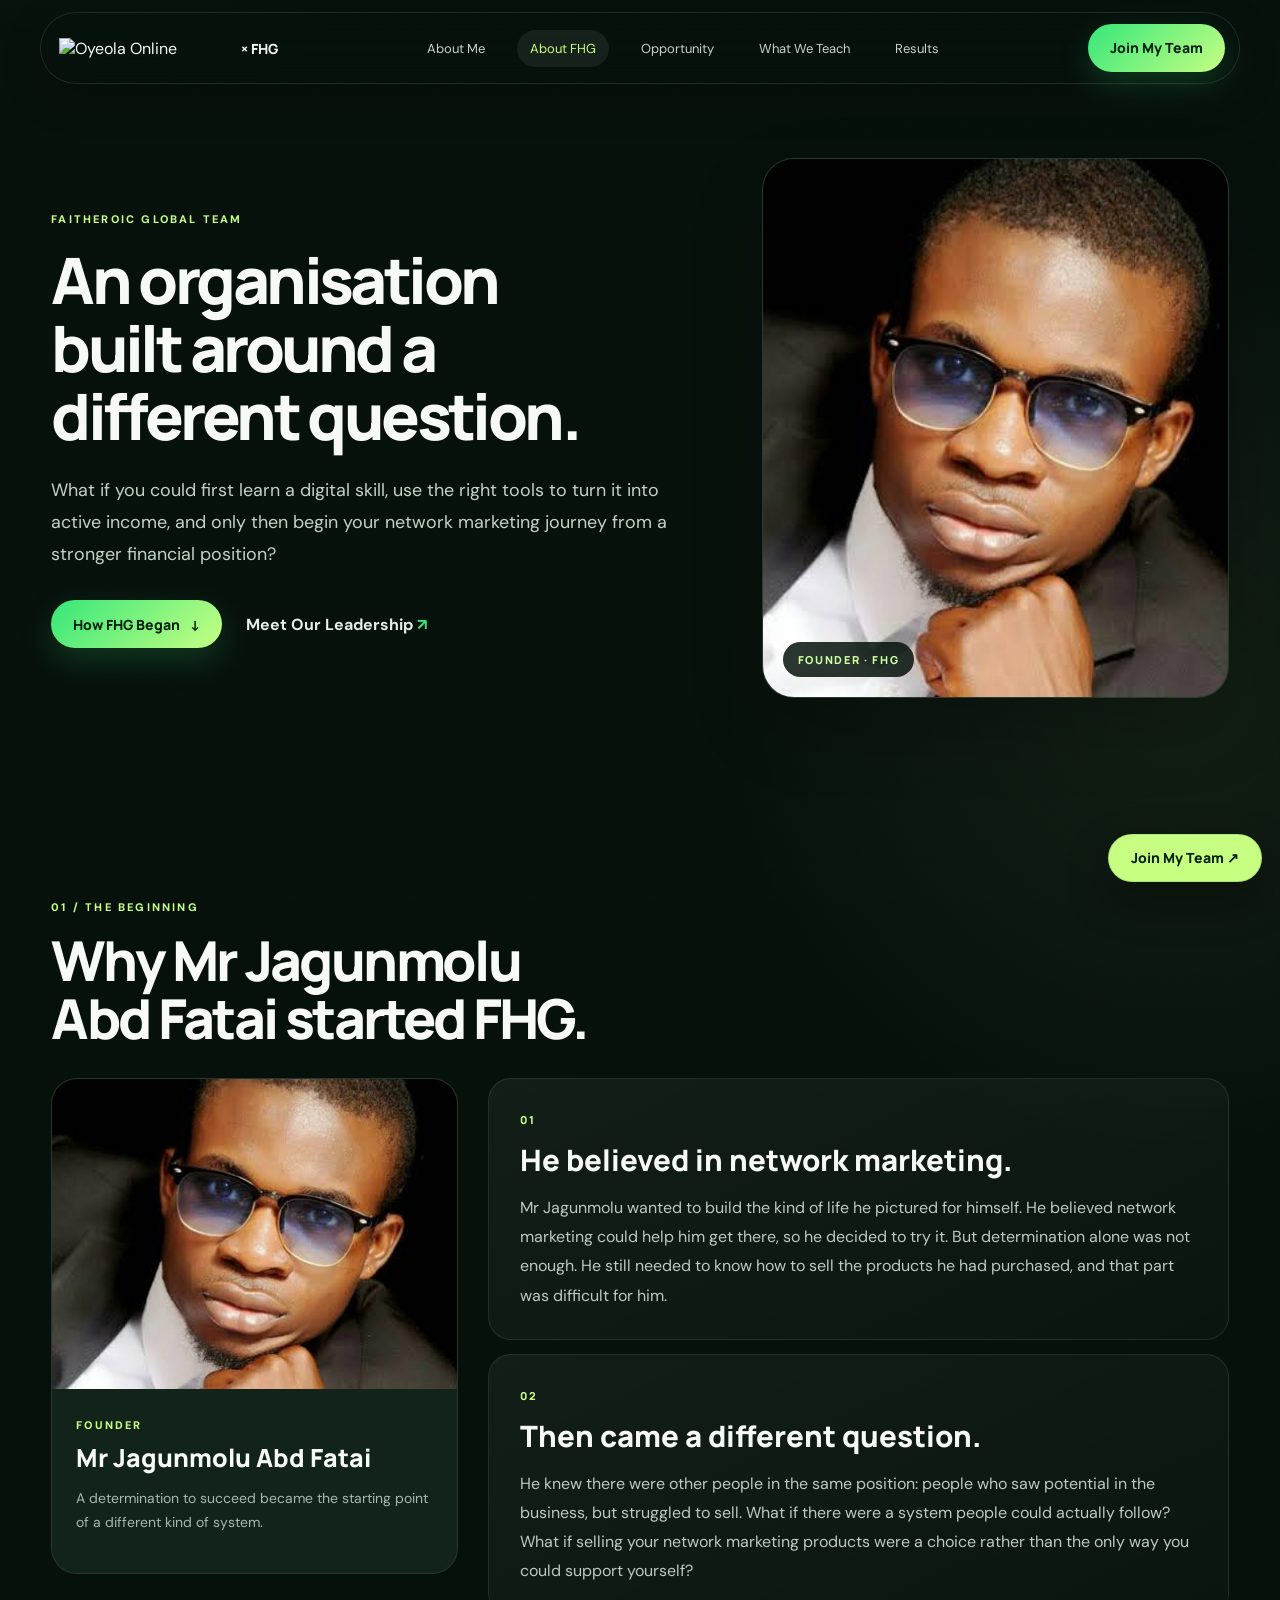
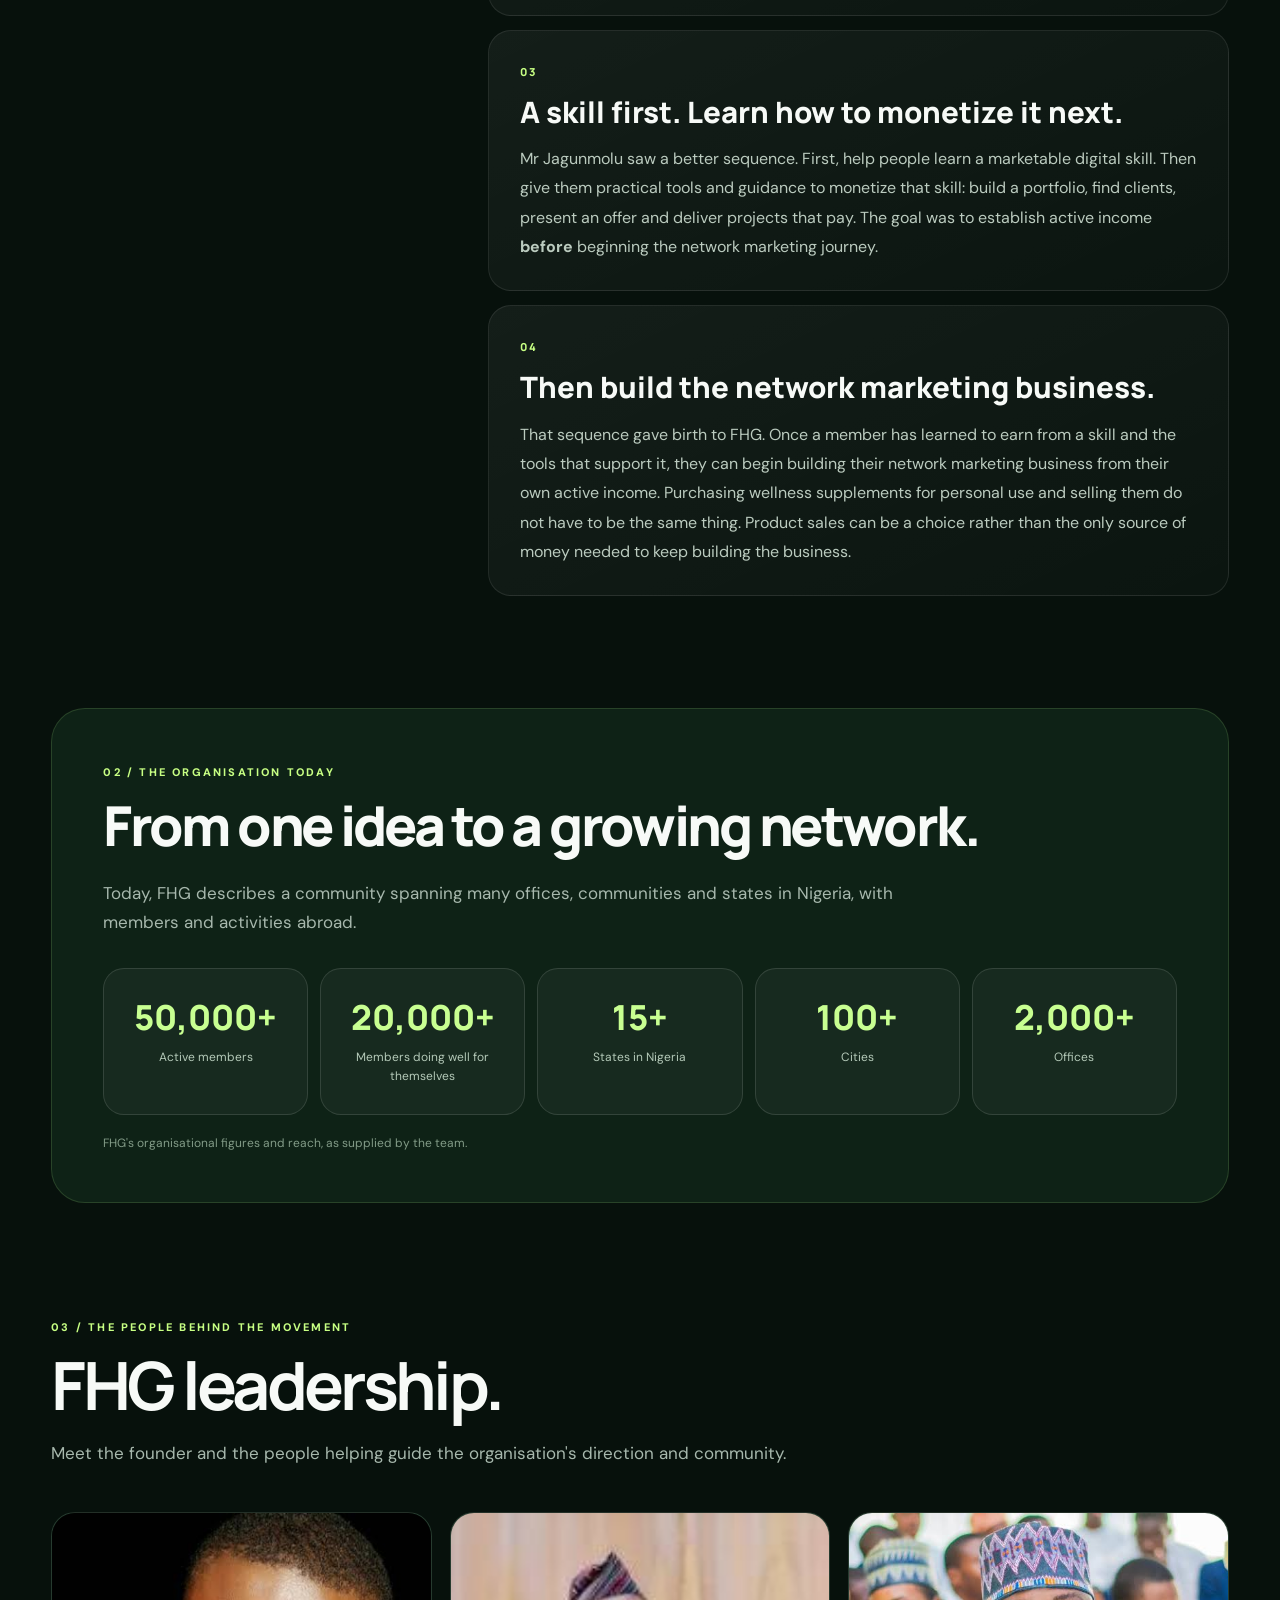
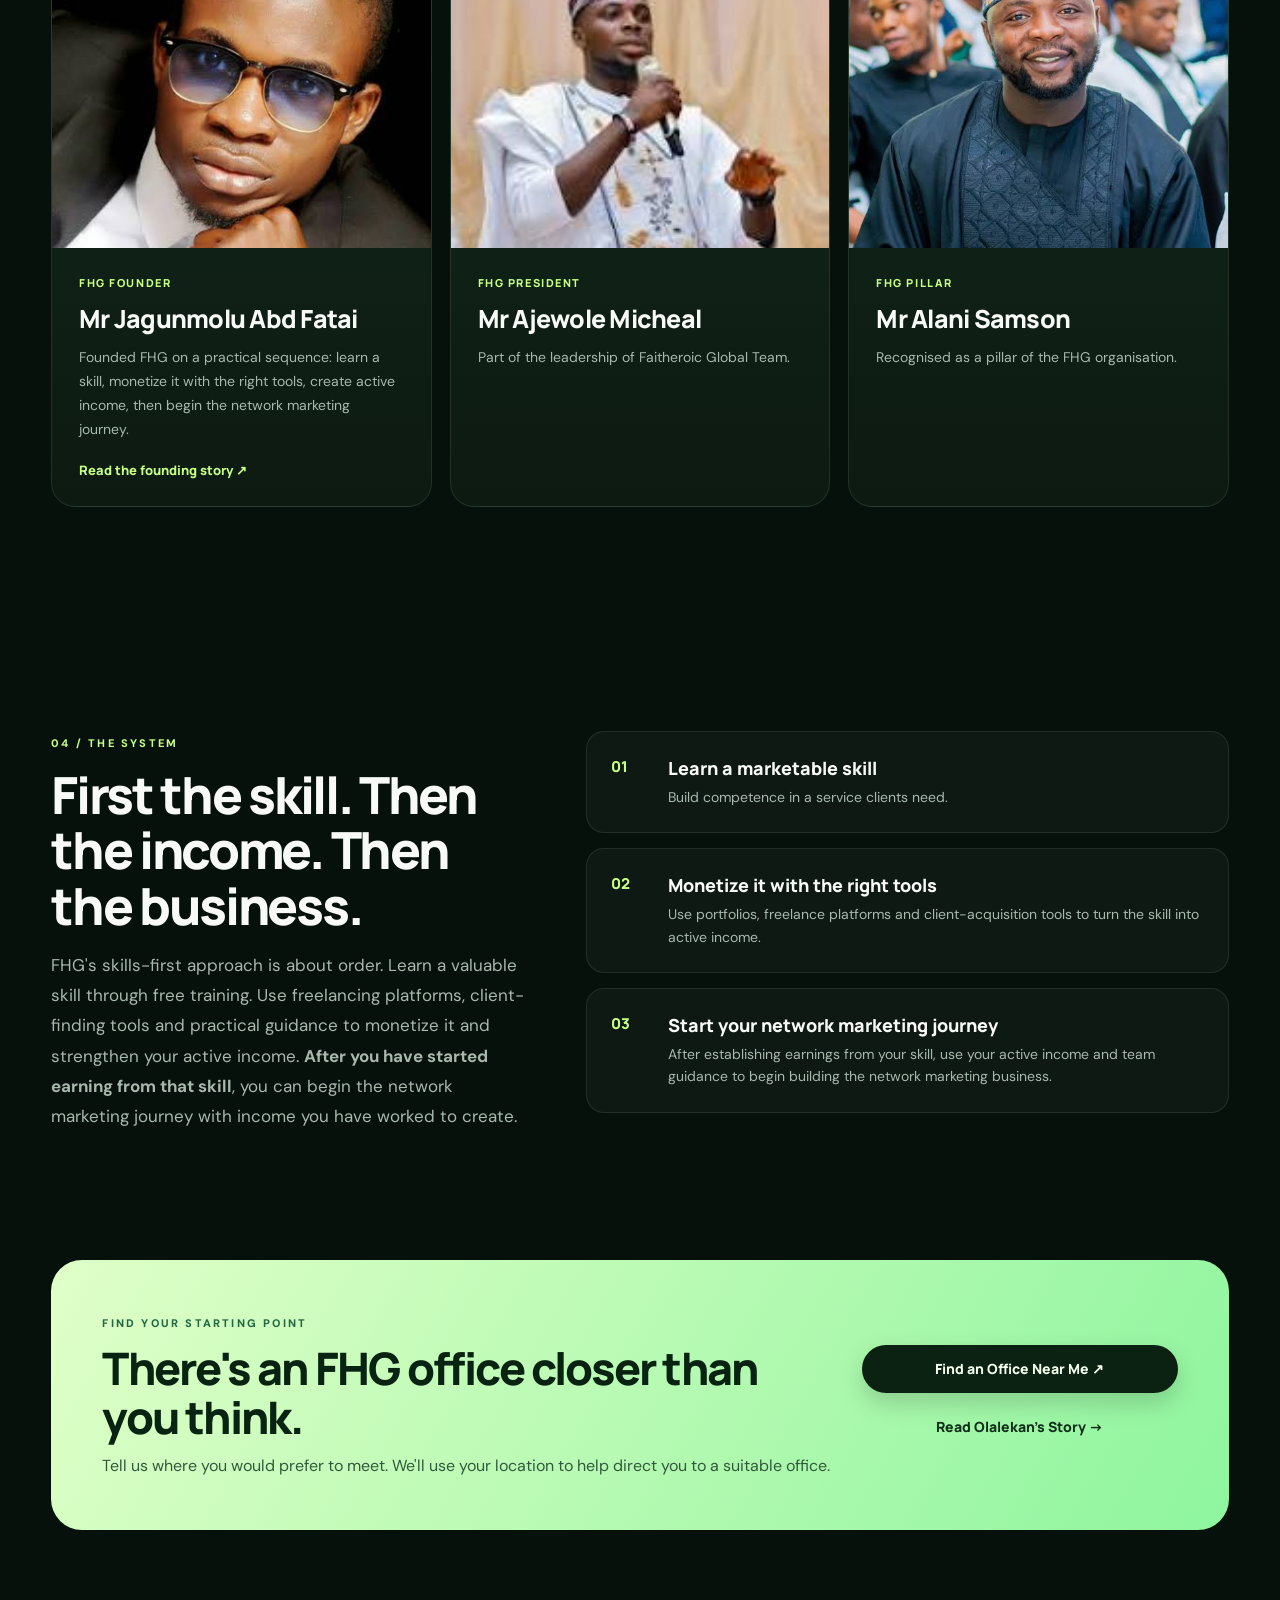
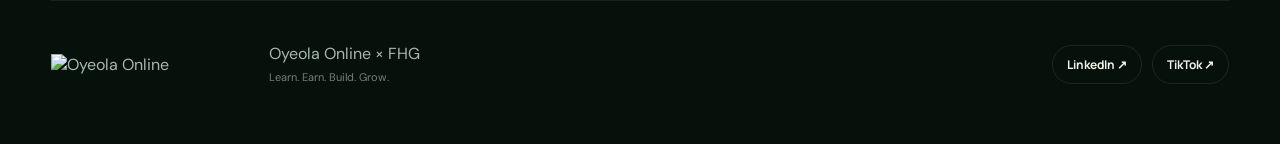
==== about-fhg.html @ df778a1b "Link SVG, PNG, ICO and Apple touch icons on about-fhg.html" ====
<!doctype html>
<html lang="en"><head>
<meta charset="utf-8"><meta name="viewport" content="width=device-width,initial-scale=1">
<title>About FHG | Faitheroic Global Team — Oyeola Online</title>
<meta name="description" content="The story of Faitheroic Global Team (FHG), its digital-skills-first pathway to monetization and network marketing, founder, leadership and growing office community.">
<link rel="icon" type="image/svg+xml" href="/favicon.svg?v=20261019"><link rel="icon" type="image/png" sizes="192x192" href="/favicon.png?v=20261019"><link rel="shortcut icon" type="image/x-icon" href="/favicon.ico?v=20261019"><link rel="apple-touch-icon" sizes="180x180" href="/apple-touch-icon.png?v=20261019"><meta name="theme-color" content="#050706">
<link rel="preconnect" href="https://fonts.googleapis.com"><link rel="preconnect" href="https://fonts.gstatic.com" crossorigin>
<link href="https://fonts.googleapis.com/css2?family=Manrope:wght@400;500;600;700;800&family=DM+Sans:wght@400;500;600;700&display=swap" rel="stylesheet"><link rel="stylesheet" href="styles.css">
</head>
<body><div class="noise"></div>
<header class="site-header">
  <a href="index.html" class="brand brand-combo"><img src="https://raw.githubusercontent.com/damolax/Oyeola-Web/main/assets/logos/logo-horizontal-dark.svg" alt="Oyeola Online"><span>× FHG</span></a>
  <nav class="desktop-nav"><a href="about.html">About Me</a><a href="about-fhg.html" aria-current="page">About FHG</a><a href="opportunity.html">Opportunity</a><a href="services.html">What We Teach</a><a href="testimonials.html">Results</a></nav>
  <a class="btn btn-small" href="index.html#join">Join My Team</a>
  <button class="menu-btn" aria-label="Open menu" aria-expanded="false">☰</button>
</header>
<main class="inner-page fhg-history-page">
<section class="section fhg-history-hero" id="our-story">
  <div><span class="kicker">Faitheroic Global Team</span>
    <h1>An organisation built around a different question.</h1>
    <p>What if you could first learn a digital skill, use the right tools to turn it into active income, and only then begin your network marketing journey from a stronger financial position?</p>
    <div class="hero-actions"><a class="btn" href="#founder">How FHG Began <span aria-hidden="true">↓</span></a><a class="text-link" href="#leadership">Meet Our Leadership <span aria-hidden="true">↗</span></a></div>
  </div>
  <div class="fhg-founder-hero-image"><img src="assets/people/fhg-president.png" alt="Portrait supplied for the FHG founder profile"></div>
</section>
<section class="section fhg-founders-story" id="founder">
  <div class="fhg-story-head"><span class="kicker">01 / The beginning</span><h2>Why Mr Jagunmolu Abd Fatai started FHG.</h2></div>
  <div class="fhg-founder-narrative">
    <div class="fhg-founder-profile"><img src="assets/people/fhg-president.png" alt="FHG founder portrait"><div><span class="kicker">Founder</span><h3>Mr Jagunmolu Abd Fatai</h3><p>A determination to succeed became the starting point of a different kind of system.</p></div></div>
    <div class="fhg-story-chapters">
      <article><span>01</span><h3>He believed in network marketing.</h3><p>Mr Jagunmolu wanted to build the kind of life he pictured for himself. He believed network marketing could help him get there, so he decided to try it. But determination alone was not enough. He still needed to know how to sell the products he had purchased, and that part was difficult for him.</p></article>
      <article><span>02</span><h3>Then came a different question.</h3><p>He knew there were other people in the same position: people who saw potential in the business, but struggled to sell. What if there were a system people could actually follow? What if selling your network marketing products were a choice rather than the only way you could support yourself?</p></article>
      <article><span>03</span><h3>A skill first. Learn how to monetize it next.</h3><p>Mr Jagunmolu saw a better sequence. First, help people learn a marketable digital skill. Then give them practical tools and guidance to monetize that skill: build a portfolio, find clients, present an offer and deliver projects that pay. The goal was to establish active income <strong>before</strong> beginning the network marketing journey.</p></article>
      <article><span>04</span><h3>Then build the network marketing business.</h3><p>That sequence gave birth to FHG. Once a member has learned to earn from a skill and the tools that support it, they can begin building their network marketing business from their own active income. Purchasing wellness supplements for personal use and selling them do not have to be the same thing. Product sales can be a choice rather than the only source of money needed to keep building the business.</p></article>
    </div>
  </div>
</section>
<section class="section fhg-impact-numbers" id="fhg-today">
  <span class="kicker">02 / The organisation today</span>
  <h2>From one idea to a growing network.</h2>
  <p class="section-lead">Today, FHG describes a community spanning many offices, communities and states in Nigeria, with members and activities abroad.</p>
  <div class="fhg-stats-grid">
    <div><strong>50,000+</strong><span>Active members</span></div>
    <div><strong>20,000+</strong><span>Members doing well for themselves</span></div>
    <div><strong>15+</strong><span>States in Nigeria</span></div>
    <div><strong>100+</strong><span>Cities</span></div>
    <div><strong>2,000+</strong><span>Offices</span></div>
  </div>
  <p class="fhg-stats-context">FHG's organisational figures and reach, as supplied by the team.</p>
</section>
<section class="section fhg-leadership-section" id="leadership">
  <div class="section-head"><span class="kicker">03 / The people behind the movement</span><h2>FHG leadership.</h2><p class="section-lead">Meet the founder and the people helping guide the organisation's direction and community.</p></div>
  <div class="fhg-leadership-grid">
    <article class="fhg-leader-card featured"><img src="assets/people/fhg-president.png" loading="lazy" alt="Portrait supplied for Mr Jagunmolu Abd Fatai"><div><span>FHG Founder</span><h3>Mr Jagunmolu Abd Fatai</h3><p>Founded FHG on a practical sequence: learn a skill, monetize it with the right tools, create active income, then begin the network marketing journey.</p><a href="#founder">Read the founding story ↗</a></div></article>
    <article class="fhg-leader-card"><img src="assets/people/fhg-founder.png" loading="lazy" alt="Portrait supplied for Mr Ajewole Micheal"><div><span>FHG President</span><h3>Mr Ajewole Micheal</h3><p>Part of the leadership of Faitheroic Global Team.</p></div></article>
    <article class="fhg-leader-card"><img src="assets/people/fhg-pillar.png" loading="lazy" alt="Portrait supplied for Mr Alani Samson"><div><span>FHG Pillar</span><h3>Mr Alani Samson</h3><p>Recognised as a pillar of the FHG organisation.</p></div></article>
  </div>
</section>
<section class="section fhg-philosophy">
  <div><span class="kicker">04 / The system</span><h2>First the skill. Then the income. Then the business.</h2><p>FHG's skills-first approach is about order. Learn a valuable skill through free training. Use freelancing platforms, client-finding tools and practical guidance to monetize it and strengthen your active income. <strong>After you have started earning from that skill</strong>, you can begin the network marketing journey with income you have worked to create.</p></div>
  <div class="fhg-philosophy-steps"><article><b>01</b><strong>Learn a marketable skill</strong><p>Build competence in a service clients need.</p></article><article><b>02</b><strong>Monetize it with the right tools</strong><p>Use portfolios, freelance platforms and client-acquisition tools to turn the skill into active income.</p></article><article><b>03</b><strong>Start your network marketing journey</strong><p>After establishing earnings from your skill, use your active income and team guidance to begin building the network marketing business.</p></article></div>
</section>
<section class="results-next-step fhg-about-cta"><div><span class="kicker">Find your starting point</span><h2>There's an FHG office closer than you think.</h2><p>Tell us where you would prefer to meet. We'll use your location to help direct you to a suitable office.</p></div><div class="results-next-actions"><a href="index.html#join" class="btn btn-dark-on-light">Find an Office Near Me ↗</a><a href="about.html" class="results-secondary-link">Read Olalekan's Story →</a></div></section>
</main>
<footer class="social-footer"><img src="https://raw.githubusercontent.com/damolax/Oyeola-Web/main/assets/logos/logo-horizontal-dark.svg" alt="Oyeola Online"><div class="footer-copy"><p>Oyeola Online × FHG</p><small>Learn. Earn. Build. Grow.</small></div><div class="footer-socials"><a href="https://www.linkedin.com/in/olalekan-oyekunle/" target="_blank" rel="noopener">LinkedIn ↗</a><a href="https://www.tiktok.com/@oyeola2001" target="_blank" rel="noopener">TikTok ↗</a></div></footer>
<script src="app.js"></script>
<a class="floating-join" href="index.html#join">Join My Team ↗</a>
</body></html>
---- styles.css ----
:root{
  --bg:#08120d;--bg2:#0c1912;--panel:#102019;--line:rgba(255,255,255,.1);
  --text:#f5f7f3;--muted:#a8b7ae;--green:#27e06f;--lime:#b6ff75;--cream:#f2f0e8;
  --dark:#071009;--radius:26px;--max:1200px
}
*{box-sizing:border-box}html{scroll-behavior:smooth}body{margin:0;background:var(--bg);color:var(--text);font-family:"DM Sans",sans-serif}
body:before{content:"";position:fixed;inset:0;pointer-events:none;background:radial-gradient(circle at 15% 20%,rgba(39,224,111,.08),transparent 24%),radial-gradient(circle at 85% 15%,rgba(182,255,117,.05),transparent 20%);z-index:-1}
.noise{position:fixed;inset:0;opacity:.025;pointer-events:none;background-image:url("data:image/svg+xml,%3Csvg xmlns='http://www.w3.org/2000/svg' width='120' height='120'%3E%3Cfilter id='n'%3E%3CfeTurbulence type='fractalNoise' baseFrequency='.9' numOctaves='3' stitchTiles='stitch'/%3E%3C/filter%3E%3Crect width='100%25' height='100%25' filter='url(%23n)' opacity='.55'/%3E%3C/svg%3E")}
img,video{display:block;max-width:100%}a{text-decoration:none;color:inherit}
.site-header{position:fixed;top:16px;left:50%;transform:translateX(-50%);width:min(calc(100% - 28px),1180px);height:70px;padding:0 18px 0 14px;border:1px solid var(--line);border-radius:20px;background:rgba(7,16,9,.74);backdrop-filter:blur(18px);display:flex;align-items:center;justify-content:space-between;z-index:50;box-shadow:0 20px 50px rgba(0,0,0,.2)}
.brand img{width:175px}.desktop-nav{display:flex;gap:26px}.desktop-nav a{font-size:14px;color:#d6e1da}.desktop-nav a:hover{color:#fff}
.btn{display:inline-flex;align-items:center;justify-content:center;background:linear-gradient(135deg,var(--green),var(--lime));color:#07210f;padding:14px 20px;border-radius:14px;font-weight:800;border:0;cursor:pointer;box-shadow:0 12px 30px rgba(39,224,111,.18)}
.btn-small{padding:11px 16px;font-size:14px}.menu-btn{display:none;background:none;border:0;color:white;font-size:26px}
.hero{min-height:94vh;position:relative;display:flex;align-items:flex-end;overflow:hidden;border-radius:0 0 38px 38px}
.hero-video{position:absolute;inset:0;width:100%;height:100%;object-fit:cover}
.hero-overlay{position:absolute;inset:0;background:linear-gradient(90deg,rgba(5,12,8,.94) 0%,rgba(5,12,8,.72) 45%,rgba(5,12,8,.32) 100%),linear-gradient(0deg,#071009 0%,transparent 38%)}
.hero-content{position:relative;z-index:2;width:min(92%,var(--max));margin:0 auto;padding:160px 0 92px;max-width:760px;margin-left:max(4vw,calc((100vw - var(--max))/2))}
.eyebrow,.kicker{text-transform:uppercase;letter-spacing:.16em;font-size:12px;font-weight:800;color:var(--lime)}
.hero h1,.section h2,.join-section h2{font-family:Manrope,sans-serif;letter-spacing:-.045em;line-height:.98;margin:16px 0 22px}
.hero h1{font-size:clamp(48px,7vw,92px);max-width:900px}.hero p{font-size:19px;line-height:1.7;color:#d7e1da;max-width:670px}
.hero-actions{display:flex;align-items:center;gap:24px;margin-top:30px}.text-link{font-weight:700;color:#e8eee9}.text-link span{color:var(--green)}
.micro-proof{display:flex;gap:10px;flex-wrap:wrap;margin-top:42px}.micro-proof span{border:1px solid var(--line);background:rgba(255,255,255,.06);padding:9px 12px;border-radius:999px;font-size:12px;color:#d6e1da}
.intro-strip{width:min(92%,var(--max));margin:0 auto;padding:70px 0;display:grid;grid-template-columns:1.1fr .9fr;gap:80px;border-bottom:1px solid var(--line)}
.intro-strip h2{font:800 clamp(34px,4vw,56px)/1.04 Manrope;margin:10px 0}.intro-strip p{color:var(--muted);font-size:18px;line-height:1.7;align-self:end}
.section{width:min(92%,var(--max));margin:0 auto;padding:100px 0}.section-head{max-width:690px;margin-bottom:44px}.section h2,.join-section h2{font-size:clamp(38px,5.2vw,68px)}
.promise-grid{display:grid;grid-template-columns:repeat(2,1fr);gap:18px}.promise-card{min-height:300px;background:linear-gradient(180deg,rgba(255,255,255,.055),rgba(255,255,255,.025));border:1px solid var(--line);border-radius:var(--radius);padding:30px;position:relative;overflow:hidden}
.promise-card h3{font:800 28px/1.1 Manrope;margin:52px 0 12px}.promise-card p{color:var(--muted);font-size:16px;line-height:1.65}.icon{position:absolute;top:24px;right:24px;width:42px;height:42px;border-radius:50%;background:rgba(39,224,111,.12);border:1px solid rgba(39,224,111,.3);display:grid;place-items:center;color:var(--lime);font-weight:800;font-size:12px}.chips{display:flex;gap:8px;flex-wrap:wrap;margin-top:18px}.chips span{font-size:11px;border:1px solid var(--line);padding:7px 10px;border-radius:99px;color:#d8e0da}
.image-card{background-image:url("https://images.pexels.com/photos/36546141/pexels-photo-36546141.jpeg?auto=compress&cs=tinysrgb&w=1200");background-size:cover;background-position:center}.image-card .shade{position:absolute;inset:0;background:linear-gradient(0deg,rgba(4,12,8,.92),rgba(4,12,8,.18))}.image-card .content{position:absolute;left:30px;right:30px;bottom:28px}.image-card h3{margin:0 0 10px}.image-card p{color:#e8eee9}.fineprint{font-size:12px;color:#7f9186;margin-top:18px}
.split-section{display:grid;grid-template-columns:1.05fr .95fr;gap:70px;align-items:center}.split-media{position:relative}.split-media img{height:650px;width:100%;object-fit:cover;border-radius:32px;filter:saturate(.9)}.floating-card{position:absolute;left:-20px;bottom:26px;background:var(--cream);color:var(--dark);padding:22px;border-radius:20px;width:min(330px,80%);box-shadow:0 20px 50px rgba(0,0,0,.25)}.floating-card span{font-size:11px;letter-spacing:.12em;text-transform:uppercase;color:#356743;font-weight:800}.floating-card strong{display:block;font:800 24px/1.15 Manrope;margin-top:8px}
.skill-list{margin-top:30px;border-top:1px solid var(--line)}.skill-list div{padding:22px 0;border-bottom:1px solid var(--line);display:grid;grid-template-columns:180px 1fr;gap:24px}.skill-list span{font-weight:800}.skill-list small{font-size:14px;color:var(--muted);line-height:1.5}
.wealth-section{display:grid;grid-template-columns:.9fr 1.1fr;gap:70px;align-items:center}.wealth-copy p{font-size:17px;color:var(--muted);line-height:1.75}.steps{margin-top:28px;display:grid;gap:12px}.steps div{display:flex;align-items:center;gap:14px;padding:14px 0;border-bottom:1px solid var(--line)}.steps b{width:34px;height:34px;border-radius:50%;display:grid;place-items:center;background:var(--green);color:#06250f}.steps span{font-weight:700}.wealth-gallery{display:grid;grid-template-columns:1fr 1fr;grid-template-rows:260px 260px;gap:14px}.wealth-gallery img{width:100%;height:100%;object-fit:cover;border-radius:24px}.wealth-gallery .tall{grid-row:1/3}
.story-section{padding-top:70px}.story-card{display:grid;grid-template-columns:380px 1fr;background:var(--cream);color:var(--dark);border-radius:34px;overflow:hidden}.story-photo img{width:100%;height:100%;object-fit:cover;min-height:480px}.story-copy{padding:56px}.story-copy .kicker{color:#168841}.story-copy h2{margin-top:12px}.story-copy p{font-size:17px;line-height:1.7;color:#36433a}.story-note{margin-top:22px;padding:18px;border-left:3px solid #1eb355;background:#e8efe9;border-radius:0 12px 12px 0}
.story-videos{display:grid;grid-template-columns:1fr 1fr;gap:18px;margin-top:18px}.video-placeholder{min-height:220px;border:1px dashed rgba(255,255,255,.25);border-radius:24px;padding:28px;display:flex;flex-direction:column;justify-content:flex-end;background:linear-gradient(135deg,#0d1812,#13231b)}.video-placeholder.active{background:linear-gradient(135deg,#0a2b17,#123f23)}.video-placeholder span{font-size:11px;color:var(--lime);font-weight:800;letter-spacing:.14em}.video-placeholder strong{font:800 26px/1.1 Manrope;margin:10px 0 6px}.video-placeholder p{margin:0;color:var(--muted)}
.lifestyle-section{background:#0b1510;border-radius:36px;padding-left:44px;padding-right:44px}.lifestyle-heading{max-width:750px}.lifestyle-heading p{color:var(--muted);font-size:17px;line-height:1.7}.lifestyle-cards{display:grid;grid-template-columns:repeat(3,1fr);gap:14px;margin-top:34px}.lifestyle-cards article{padding:26px;border:1px solid var(--line);border-radius:20px;background:rgba(255,255,255,.03)}.lifestyle-cards article span{font-size:11px;color:var(--lime);font-weight:800}.lifestyle-cards h3{font:800 24px Manrope;margin:18px 0 8px}.lifestyle-cards p{color:var(--muted);line-height:1.6}
.faq-section{display:grid;grid-template-columns:.8fr 1.2fr;gap:80px}.faq-list{border-top:1px solid var(--line)}details{border-bottom:1px solid var(--line);padding:20px 0}summary{cursor:pointer;font:700 18px Manrope;list-style:none;display:flex;justify-content:space-between;gap:20px}summary:after{content:"+";color:var(--green);font-size:24px}details[open] summary:after{content:"−"}details p{color:var(--muted);line-height:1.65;max-width:680px}
.join-section{width:min(92%,var(--max));margin:20px auto 80px;background:linear-gradient(135deg,#ddffca,#8cff96);color:#0b2010;border-radius:38px;padding:70px;display:grid;grid-template-columns:1fr .9fr;gap:70px;align-items:center}.join-section .kicker{color:#0a6f2b}.join-section h2{margin-top:12px}.join-section p{font-size:17px;line-height:1.7;color:#2b4b33}.join-form{display:grid;gap:12px}.join-form input,.join-form select,.join-form textarea{width:100%;border:1px solid rgba(6,46,18,.15);background:rgba(255,255,255,.72);border-radius:14px;padding:15px;font:500 15px "DM Sans";outline:none;color:#102316}.join-form textarea{min-height:110px;resize:vertical}.join-form .btn{background:#0b2010;color:white}
footer{width:min(92%,var(--max));margin:0 auto;padding:30px 0 50px;border-top:1px solid var(--line);display:grid;grid-template-columns:220px 1fr;gap:30px;align-items:start;color:var(--muted)}footer img{width:200px}footer p{margin:0 0 10px}footer small{grid-column:2;font-size:11px;line-height:1.55;color:#728177}
@media(max-width:900px){
  .desktop-nav,.site-header>.btn-small{display:none}.menu-btn{display:block}.site-header.open{height:auto;align-items:flex-start;padding-bottom:18px}.site-header.open .desktop-nav{display:flex;position:absolute;left:16px;right:16px;top:76px;background:#0a150f;border:1px solid var(--line);border-radius:18px;padding:18px;flex-direction:column}.site-header.open{margin-bottom:200px}
  .hero{min-height:92vh}.hero-content{margin-left:4vw;margin-right:4vw;width:auto;padding-bottom:70px}.hero h1{font-size:clamp(48px,12vw,72px)}
  .intro-strip,.split-section,.wealth-section,.faq-section,.join-section{grid-template-columns:1fr;gap:38px}.promise-grid{grid-template-columns:1fr}.split-media img{height:480px}.story-card{grid-template-columns:1fr}.story-photo img{min-height:400px;height:480px}.story-copy{padding:36px}.story-videos,.lifestyle-cards{grid-template-columns:1fr}.wealth-gallery{grid-template-rows:220px 220px}.join-section{padding:42px 28px}.faq-section{gap:20px}.intro-strip{gap:20px}
}
@media(max-width:600px){
  .site-header{top:8px}.brand img{width:150px}.section{padding:78px 0}.hero-content{padding-top:130px}.hero p{font-size:17px}.hero-actions{align-items:flex-start;flex-direction:column}.micro-proof{margin-top:28px}
  .skill-list div{grid-template-columns:1fr;gap:6px}.wealth-gallery{grid-template-columns:1fr;grid-template-rows:260px 220px 220px}.wealth-gallery .tall{grid-row:auto}.floating-card{left:14px}.story-copy{padding:30px 24px}.lifestyle-section{padding-left:22px;padding-right:22px}.join-section{border-radius:26px}.join-section h2,.section h2{font-size:40px}footer{grid-template-columns:1fr}footer small{grid-column:1}
}
.fhg-about{margin-top:28px;display:grid;gap:22px}
.fhg-about-copy{padding:34px;border:1px solid var(--line);border-radius:28px;background:linear-gradient(180deg,rgba(255,255,255,.045),rgba(255,255,255,.02))}
.fhg-about-copy h2{max-width:820px;margin-top:12px}.fhg-about-copy p{max-width:900px;color:var(--muted);font-size:17px;line-height:1.7}.fhg-about-copy strong{color:#f5fff7}.evidence-note{font-size:12px!important;color:#7f9186!important;margin-top:18px}
.journey-stage{padding:38px;border-radius:30px;background:linear-gradient(135deg,#0f2418,#102d1c);border:1px solid rgba(182,255,117,.16)}
.stage-intro{max-width:780px}.stage-intro h3{font:800 clamp(32px,4vw,52px)/1.02 Manrope;margin:12px 0 16px;letter-spacing:-.035em}.stage-intro p{color:#d6e1da;font-size:17px;line-height:1.7}
.stage-grid{display:grid;grid-template-columns:repeat(4,1fr);gap:14px;margin-top:30px}
.stage-grid article{padding:24px;border-radius:20px;background:rgba(255,255,255,.035);border:1px solid var(--line);min-height:230px}
.stage-no{display:inline-grid;place-items:center;width:34px;height:34px;border-radius:50%;background:rgba(182,255,117,.1);color:var(--lime);font-weight:800;font-size:11px}
.stage-grid h4{font:800 22px/1.15 Manrope;margin:22px 0 10px}.stage-grid p{color:var(--muted);line-height:1.6;margin:0}
.stage-close{margin-top:20px;padding:20px 22px;border-radius:18px;background:var(--cream);color:var(--dark);font:800 20px/1.4 Manrope}
@media(max-width:900px){.stage-grid{grid-template-columns:repeat(2,1fr)}}
@media(max-width:600px){.journey-stage,.fhg-about-copy{padding:24px}.stage-grid{grid-template-columns:1fr}.stage-grid article{min-height:auto}.stage-close{font-size:17px}}

.section-lead{color:var(--muted);font-size:17px;line-height:1.7;max-width:720px}
.business-journey{padding-top:80px}
.journey-flow{display:grid;grid-template-columns:repeat(5,1fr);gap:12px;position:relative}
.journey-flow article{position:relative;padding:24px 20px 26px;border-radius:22px;border:1px solid var(--line);background:linear-gradient(180deg,rgba(255,255,255,.055),rgba(255,255,255,.025));min-height:260px}
.journey-flow article:after{content:"→";position:absolute;right:-12px;top:50%;transform:translateY(-50%);color:var(--green);font-size:24px;font-weight:800;z-index:3}
.journey-flow article:last-child:after{display:none}
.journey-flow article>span{display:inline-grid;place-items:center;width:38px;height:38px;border-radius:50%;background:rgba(39,224,111,.12);color:var(--lime);font-size:11px;font-weight:800}
.journey-flow h3{font:800 22px/1.14 Manrope;margin:26px 0 10px}.journey-flow p{margin:0;color:var(--muted);line-height:1.58;font-size:14px}
.home-testimonials{overflow:hidden}.testimonial-head{display:flex;justify-content:space-between;align-items:end;gap:30px;margin-bottom:28px}.testimonial-head h2{max-width:700px;margin-bottom:0}
.testimonial-slider{overflow:hidden;margin-left:calc((100vw - min(92vw,var(--max)))/-2);margin-right:calc((100vw - min(92vw,var(--max)))/-2);mask-image:linear-gradient(90deg,transparent,#000 8%,#000 92%,transparent)}
.testimonial-track{display:flex;gap:16px;width:max-content;animation:testimonialScroll 32s linear infinite}.testimonial-slider:hover .testimonial-track{animation-play-state:paused}
.testimonial-track figure{margin:0;width:340px;height:250px;border-radius:24px;overflow:hidden;border:1px solid var(--line);background:#101a14;flex:none}
.testimonial-track img{width:100%;height:100%;object-fit:cover}
.testimonial-note{font-size:12px;color:#7f9186;margin-top:18px}
@keyframes testimonialScroll{from{transform:translateX(0)}to{transform:translateX(calc(-4 * 356px))}}
.testimonial-page{padding-top:130px}.testimonial-gallery{display:grid;grid-template-columns:repeat(3,1fr);gap:16px}.testimonial-gallery figure{margin:0;border-radius:24px;overflow:hidden;border:1px solid var(--line);background:#111b15;min-height:260px}.testimonial-gallery img{width:100%;height:100%;object-fit:cover}.testimonial-gallery .wide{grid-column:span 2}
.page-intro{max-width:780px;margin-bottom:42px}.page-intro p{color:var(--muted);font-size:18px;line-height:1.7}
@media(max-width:1000px){.journey-flow{grid-template-columns:repeat(2,1fr)}.journey-flow article:after{display:none}.testimonial-gallery{grid-template-columns:repeat(2,1fr)}}
@media(max-width:650px){.journey-flow,.testimonial-gallery{grid-template-columns:1fr}.testimonial-head{align-items:flex-start;flex-direction:column}.testimonial-track figure{width:270px;height:210px}.testimonial-gallery .wide{grid-column:auto}}

.inner-page{padding-top:105px}.page-hero{width:min(92%,var(--max));margin:0 auto;padding:36px 0 70px;display:grid;grid-template-columns:1fr .9fr;gap:48px;align-items:center}.page-hero h1{font:800 clamp(50px,6.5vw,86px)/.98 Manrope;letter-spacing:-.05em;margin:14px 0 20px}.page-hero p{font-size:18px;line-height:1.7;color:var(--muted);max-width:680px}.page-hero-media img{width:100%;height:560px;object-fit:cover;border-radius:32px}
.story-deep{display:grid;grid-template-columns:1fr 1fr;gap:54px;align-items:center}.story-deep-copy p{font-size:17px;line-height:1.75;color:var(--muted)}.story-deep-gallery{display:grid;grid-template-columns:1fr 1fr;gap:14px}.story-deep-gallery img{width:100%;height:460px;object-fit:cover;border-radius:24px}.story-deep-gallery img:nth-child(2){margin-top:60px;height:400px}.milestone-row{display:grid;grid-template-columns:repeat(3,1fr);gap:12px;margin-top:26px}.milestone-row div{padding:18px;border:1px solid var(--line);border-radius:16px}.milestone-row strong{display:block;color:var(--lime);font:800 19px Manrope}.milestone-row span{display:block;margin-top:6px;color:var(--muted);font-size:12px}
.fhg-full{display:grid;grid-template-columns:1.1fr .9fr;gap:54px;align-items:center}.fhg-visual{display:grid;grid-template-columns:1fr 1fr;grid-template-rows:250px 250px;gap:14px}.fhg-visual img{width:100%;height:100%;object-fit:cover;border-radius:22px}.fhg-visual img:first-child{grid-row:1/3}.fhg-copy p{color:var(--muted);font-size:17px;line-height:1.72}.fhg-copy .btn{margin-top:14px}
.service-grid{display:grid;grid-template-columns:repeat(2,1fr);gap:18px}.service-grid article{overflow:hidden;border:1px solid var(--line);border-radius:26px;background:rgba(255,255,255,.03)}.service-grid img{width:100%;height:280px;object-fit:cover}.service-grid h3{font:800 28px Manrope;margin:22px 24px 8px}.service-grid p{color:var(--muted);line-height:1.65;margin:0 24px 26px}
.opportunity-steps{display:grid;gap:24px}.opportunity-steps article{display:grid;grid-template-columns:.75fr 1.25fr;gap:32px;align-items:center;padding:20px;border:1px solid var(--line);border-radius:26px;background:rgba(255,255,255,.03)}.step-image img{width:100%;height:260px;object-fit:cover;border-radius:18px}.opportunity-steps article>div:last-child>span{color:var(--lime);font-size:12px;text-transform:uppercase;letter-spacing:.15em;font-weight:800}.opportunity-steps h2{font-size:40px;margin:10px 0}.opportunity-steps p{color:var(--muted);font-size:16px;line-height:1.65;max-width:650px}
.promise-lite{display:grid;grid-template-columns:.8fr 1.2fr;gap:50px;align-items:start}.promise-mini{display:grid;grid-template-columns:1fr 1fr;gap:14px}.promise-mini article{padding:22px;border-radius:20px;border:1px solid var(--line);background:rgba(255,255,255,.03)}.promise-mini h3{font:800 24px Manrope;margin:0 0 8px}.promise-mini p{margin:0;color:var(--muted);line-height:1.5}.compact-join{margin-top:40px}
@media(max-width:900px){.page-hero,.story-deep,.fhg-full,.promise-lite{grid-template-columns:1fr}.page-hero-media img{height:460px}.service-grid{grid-template-columns:1fr}.opportunity-steps article{grid-template-columns:1fr}.story-deep-gallery{order:-1}.milestone-row{grid-template-columns:1fr}.fhg-visual{grid-template-rows:220px 220px}}
@media(max-width:600px){.inner-page{padding-top:88px}.page-hero{padding-top:24px}.page-hero h1{font-size:48px}.page-hero-media img{height:380px}.story-deep-gallery{grid-template-columns:1fr}.story-deep-gallery img,.story-deep-gallery img:nth-child(2){height:320px;margin-top:0}.fhg-visual{grid-template-columns:1fr;grid-template-rows:auto}.fhg-visual img:first-child{grid-row:auto}.fhg-visual img{height:250px}.promise-mini{grid-template-columns:1fr}.opportunity-steps h2{font-size:34px}}

.achievement-grid{display:grid;grid-template-columns:repeat(2,1fr);gap:18px}
.achievement-card{overflow:hidden;border:1px solid var(--line);border-radius:26px;background:rgba(255,255,255,.035)}
.achievement-card img{width:100%;height:320px;object-fit:cover}
.achievement-card>div{padding:24px}
.achievement-card span{font-size:11px;text-transform:uppercase;letter-spacing:.14em;color:var(--lime);font-weight:800}
.achievement-card h3{font:800 28px/1.1 Manrope;margin:10px 0}
.achievement-card p{margin:0;color:var(--muted);line-height:1.65}
.real-community-strip{margin-top:90px}
@media(max-width:750px){.achievement-grid{grid-template-columns:1fr}.achievement-card img{height:260px}}


/* ===== PREMIUM UI PASS 2026 ===== */
:root{
  --bg:#07110c;
  --bg-soft:#0b1710;
  --surface:#0f2017;
  --surface-2:#12271b;
  --text:#f7faf7;
  --muted:#a7b8ad;
  --green:#35e77a;
  --green-deep:#0c8a43;
  --lime:#c7ff83;
  --cream:#f3f2e9;
  --line:rgba(255,255,255,.09);
  --shadow:0 28px 80px rgba(0,0,0,.28);
  --radius:30px;
  --max:1220px;
}
html{background:var(--bg)}
body{overflow-x:hidden;background:
  radial-gradient(circle at 10% -10%,rgba(53,231,122,.11),transparent 34rem),
  radial-gradient(circle at 92% 14%,rgba(199,255,131,.06),transparent 29rem),
  var(--bg)}
body::after{content:"";position:fixed;inset:0;pointer-events:none;z-index:-1;background:linear-gradient(180deg,rgba(255,255,255,.012),transparent 25%)}

/* HEADER */
.site-header{
  top:12px;
  width:min(calc(100% - 24px),1200px);
  height:72px;
  padding:0 14px 0 18px;
  border-radius:999px;
  background:rgba(7,17,12,.78);
  border:1px solid rgba(255,255,255,.11);
  box-shadow:0 14px 40px rgba(0,0,0,.22);
  backdrop-filter:blur(22px) saturate(140%);
}
.brand{display:flex;align-items:center}
.brand img{width:168px;height:auto}
.desktop-nav{gap:8px}
.desktop-nav a{
  padding:10px 13px;
  border-radius:999px;
  font-size:13px;
  color:#c7d4cc;
  transition:.25s ease;
}
.desktop-nav a:hover,.desktop-nav a.active{
  color:#fff;
  background:rgba(255,255,255,.07);
}
.btn{
  position:relative;
  overflow:hidden;
  border-radius:999px;
  padding:14px 22px;
  box-shadow:0 12px 32px rgba(53,231,122,.18);
  transition:transform .25s ease,box-shadow .25s ease,filter .25s ease;
}
.btn:hover{transform:translateY(-2px);box-shadow:0 18px 38px rgba(53,231,122,.26);filter:saturate(1.08)}
.btn-small{padding:11px 18px}

/* HERO */
.hero{
  min-height:96vh;
  border-radius:0 0 42px 42px;
  box-shadow:inset 0 -1px rgba(255,255,255,.06);
}
.hero-video{filter:saturate(.92) contrast(1.05)}
.hero-overlay{
  background:
    linear-gradient(90deg,rgba(5,12,8,.94) 0%,rgba(5,12,8,.74) 48%,rgba(5,12,8,.28) 78%,rgba(5,12,8,.18) 100%),
    linear-gradient(0deg,#07110c 0%,rgba(7,17,12,.18) 42%,rgba(0,0,0,.05) 100%);
}
.hero-content{max-width:820px;padding-bottom:104px}
.hero h1{
  font-size:clamp(52px,6.7vw,94px);
  letter-spacing:-.057em;
  line-height:.93;
  text-wrap:balance;
  text-shadow:0 4px 28px rgba(0,0,0,.2);
}
.hero p{max-width:700px;font-size:18px;color:#d5e0d8}
.eyebrow,.kicker{font-size:11px;letter-spacing:.2em}
.eyebrow{display:inline-flex;align-items:center;gap:10px;padding:9px 12px;border:1px solid rgba(199,255,131,.2);border-radius:999px;background:rgba(199,255,131,.07)}
.micro-proof{gap:8px}
.micro-proof span{background:rgba(9,20,14,.5);backdrop-filter:blur(8px);border-color:rgba(255,255,255,.12)}

/* SECTION RHYTHM */
.section{padding:112px 0}
.section-head{max-width:760px}
.section h2,.join-section h2{
  letter-spacing:-.055em;
  line-height:.98;
  text-wrap:balance;
}
.section-lead{max-width:760px}
.intro-strip{padding:88px 0;align-items:end}
.intro-strip h2{letter-spacing:-.05em}
.intro-strip p{max-width:560px}

/* HOME PROMISE */
.promise-grid{gap:16px}
.promise-card{
  min-height:320px;
  padding:34px;
  border-radius:30px;
  background:
    radial-gradient(circle at 100% 0,rgba(53,231,122,.08),transparent 40%),
    linear-gradient(180deg,rgba(255,255,255,.052),rgba(255,255,255,.022));
  box-shadow:inset 0 1px rgba(255,255,255,.03);
  transition:transform .3s ease,border-color .3s ease,background .3s ease;
}
.promise-card:hover{
  transform:translateY(-5px);
  border-color:rgba(53,231,122,.2);
  background:
    radial-gradient(circle at 100% 0,rgba(53,231,122,.13),transparent 42%),
    linear-gradient(180deg,rgba(255,255,255,.062),rgba(255,255,255,.025));
}
.promise-card h3{font-size:30px;margin-top:68px}
.promise-card p{max-width:500px}
.icon{top:28px;right:28px;width:46px;height:46px}

/* JOURNEY */
.business-journey{
  position:relative;
  width:min(96%,1320px);
  border-radius:42px;
  padding:88px 50px;
  background:linear-gradient(145deg,#0c1b12,#0a1510);
  border:1px solid rgba(255,255,255,.07);
  box-shadow:var(--shadow);
}
.journey-flow{gap:14px}
.journey-flow article{
  min-height:285px;
  padding:26px 22px;
  border-radius:24px;
  background:linear-gradient(180deg,rgba(255,255,255,.055),rgba(255,255,255,.018));
}
.journey-flow h3{font-size:21px}
.journey-flow article:hover{border-color:rgba(199,255,131,.22);transform:translateY(-3px);transition:.25s ease}
.journey-flow article:after{right:-14px}

/* SPLITS + IMAGERY */
.split-section,.wealth-section,.story-deep,.fhg-full{gap:76px}
.split-media img,.page-hero-media img,.story-deep-gallery img,.wealth-gallery img,.fhg-visual img,.service-grid img,.achievement-card img,.step-image img{
  box-shadow:0 22px 50px rgba(0,0,0,.22);
}
.split-media img{border-radius:34px}
.floating-card{left:20px;bottom:20px;border-radius:22px;box-shadow:0 28px 60px rgba(0,0,0,.28)}
.skill-list div{padding:19px 0}
.skill-list div:hover span{color:var(--lime)}
.wealth-gallery{gap:12px}
.wealth-gallery img{border-radius:20px;transition:transform .35s ease}
.wealth-gallery img:hover{transform:scale(1.018)}

/* STORY */
.story-card{
  border-radius:36px;
  box-shadow:var(--shadow);
}
.story-photo{overflow:hidden}
.story-photo img{transition:transform .6s ease}
.story-card:hover .story-photo img{transform:scale(1.025)}
.story-copy{padding:60px}
.story-videos{gap:14px}
.video-placeholder{
  min-height:250px;
  border-radius:26px;
  border-style:solid;
  background:
    linear-gradient(180deg,transparent 40%,rgba(4,11,7,.88)),
    url("https://images.pexels.com/photos/3184465/pexels-photo-3184465.jpeg?auto=compress&cs=tinysrgb&w=1200") center/cover;
}
.video-placeholder.active{
  background:
    linear-gradient(180deg,transparent 40%,rgba(4,11,7,.88)),
    url("https://images.pexels.com/photos/4625057/pexels-photo-4625057.jpeg?auto=compress&cs=tinysrgb&w=1200") center/cover;
}

/* ABOUT FHG + START STAGES */
.fhg-about-copy,.journey-stage{
  border-radius:32px;
  box-shadow:inset 0 1px rgba(255,255,255,.03);
}
.stage-grid{gap:12px}
.stage-grid article{
  min-height:245px;
  border-radius:22px;
  transition:transform .25s ease,border-color .25s ease;
}
.stage-grid article:hover{transform:translateY(-4px);border-color:rgba(53,231,122,.2)}
.stage-close{border-radius:20px}

/* LIFESTYLE */
.lifestyle-section{
  width:min(96%,1320px);
  padding:88px 50px;
  border-radius:42px;
  background:
    radial-gradient(circle at 95% 5%,rgba(53,231,122,.09),transparent 35%),
    linear-gradient(145deg,#0d1a13,#0a1410);
  box-shadow:var(--shadow);
}
.lifestyle-cards{gap:12px}
.lifestyle-cards article{min-height:185px;border-radius:22px;padding:28px}
.lifestyle-cards article:hover{border-color:rgba(199,255,131,.2)}

/* TESTIMONIAL MARQUEE */
.home-testimonials{padding-bottom:120px}
.testimonial-head{margin-bottom:34px}
.testimonial-track{gap:14px;animation-duration:38s}
.testimonial-track figure{
  width:360px;
  height:270px;
  border-radius:26px;
  border-color:rgba(255,255,255,.12);
  box-shadow:0 18px 45px rgba(0,0,0,.24);
}
.testimonial-track figure:nth-child(even){transform:translateY(18px)}
.testimonial-track img{transition:transform .5s ease}
.testimonial-track figure:hover img{transform:scale(1.04)}

/* FAQ */
.faq-section{gap:100px}
.faq-list{border-top-color:rgba(255,255,255,.14)}
details{padding:23px 0}
summary{font-size:19px}
details p{font-size:15px}

/* CTA */
.join-section{
  width:min(94%,1260px);
  border-radius:40px;
  padding:76px;
  background:
    radial-gradient(circle at 90% 20%,rgba(255,255,255,.35),transparent 23%),
    linear-gradient(135deg,#e9ffd7,#a5ffab 52%,#72f68d);
  box-shadow:0 30px 90px rgba(53,231,122,.16);
}
.join-form{padding:16px;border-radius:24px;background:rgba(255,255,255,.28);border:1px solid rgba(9,43,18,.1);backdrop-filter:blur(8px)}
.join-form input,.join-form select,.join-form textarea{border-radius:16px;background:rgba(255,255,255,.82);border-color:rgba(12,54,24,.12)}

/* INNER PAGE HERO */
.inner-page{padding-top:112px}
.page-hero{
  width:min(94%,1260px);
  min-height:650px;
  padding:54px 0 82px;
  grid-template-columns:1fr .84fr;
  gap:70px;
}
.page-hero-copy{padding-left:10px}
.page-hero h1{
  font-size:clamp(54px,6.2vw,88px);
  letter-spacing:-.06em;
  line-height:.94;
  text-wrap:balance;
}
.page-hero p{font-size:18px}
.page-hero-media{position:relative}
.page-hero-media:before{
  content:"";
  position:absolute;
  inset:-10px 18px 20px -10px;
  border-radius:38px;
  border:1px solid rgba(199,255,131,.15);
  z-index:-1;
}
.page-hero-media img{height:590px;border-radius:34px}

/* ABOUT PAGE */
.story-deep-copy h2,.fhg-copy h2{font-size:clamp(42px,5vw,66px)}
.milestone-row{gap:10px}
.milestone-row div{
  min-height:120px;
  display:flex;
  flex-direction:column;
  justify-content:flex-end;
  background:linear-gradient(180deg,rgba(255,255,255,.05),rgba(255,255,255,.02));
  border-radius:18px;
}
.milestone-row strong{font-size:21px}
.story-deep-gallery img{border-radius:24px}
.fhg-full{
  width:min(96%,1320px);
  padding:70px 50px;
  border-radius:40px;
  background:linear-gradient(145deg,#0d1c14,#09130e);
  border:1px solid rgba(255,255,255,.07);
}
.fhg-visual img{border-radius:20px}

/* SERVICES */
.service-grid{gap:16px}
.service-grid article{
  border-radius:28px;
  background:linear-gradient(180deg,rgba(255,255,255,.046),rgba(255,255,255,.018));
  transition:transform .3s ease,border-color .3s ease;
}
.service-grid article:hover{transform:translateY(-5px);border-color:rgba(53,231,122,.18)}
.service-grid img{height:310px}
.service-grid h3{font-size:30px}

/* OPPORTUNITY */
.opportunity-steps{gap:16px}
.opportunity-steps article{
  padding:18px;
  border-radius:28px;
  background:linear-gradient(180deg,rgba(255,255,255,.04),rgba(255,255,255,.016));
  transition:transform .3s ease,border-color .3s ease;
}
.opportunity-steps article:hover{transform:translateY(-4px);border-color:rgba(53,231,122,.18)}
.opportunity-steps article:nth-child(even){grid-template-columns:1.25fr .75fr}
.opportunity-steps article:nth-child(even) .step-image{order:2}
.step-image img{height:300px;border-radius:22px}
.promise-mini article{border-radius:22px;min-height:150px}

/* TESTIMONIAL PAGE */
.testimonial-page{padding-top:150px}
.page-intro{max-width:850px;margin-bottom:54px}
.page-intro h2{font-size:clamp(50px,6vw,78px);letter-spacing:-.055em;line-height:.97}
.achievement-grid{gap:16px}
.achievement-card{
  border-radius:28px;
  background:linear-gradient(180deg,rgba(255,255,255,.05),rgba(255,255,255,.018));
  transition:transform .3s ease,border-color .3s ease;
}
.achievement-card:hover{transform:translateY(-5px);border-color:rgba(53,231,122,.2)}
.achievement-card img{height:340px}
.achievement-card>div{padding:26px}
.real-community-strip{
  margin-top:110px;
  padding:64px 0 0;
  border-top:1px solid var(--line);
}
.testimonial-gallery{gap:14px}
.testimonial-gallery figure{border-radius:24px;min-height:300px}
.testimonial-gallery figure img{transition:transform .45s ease}
.testimonial-gallery figure:hover img{transform:scale(1.025)}

/* FOOTER */
footer{
  width:min(92%,var(--max));
  padding:42px 0 58px;
  border-top:1px solid rgba(255,255,255,.08);
  grid-template-columns:220px 1fr;
}
footer img{width:190px}

/* MOBILE */
@media(max-width:1000px){
  .site-header{border-radius:22px}
  .business-journey,.lifestyle-section,.fhg-full{width:min(94%,var(--max));padding-left:28px;padding-right:28px}
  .journey-flow{grid-template-columns:repeat(2,1fr)}
  .journey-flow article:after{display:none}
  .opportunity-steps article,.opportunity-steps article:nth-child(even){grid-template-columns:1fr}
  .opportunity-steps article:nth-child(even) .step-image{order:0}
}
@media(max-width:900px){
  .site-header{height:64px;padding:0 14px}
  .brand img{width:150px}
  .menu-btn{display:grid;place-items:center;width:42px;height:42px;border:1px solid var(--line);border-radius:50%;background:rgba(255,255,255,.04)}
  .site-header.open .desktop-nav{
    top:72px;
    left:0;
    right:0;
    padding:14px;
    border-radius:22px;
    background:rgba(7,17,12,.97);
    box-shadow:0 22px 50px rgba(0,0,0,.36)
  }
  .site-header.open .desktop-nav a{padding:13px 14px}
  .hero{min-height:900px}
  .hero-content{padding-bottom:76px}
  .split-section,.wealth-section,.story-deep,.fhg-full,.page-hero{gap:44px}
  .page-hero{min-height:auto}
  .page-hero-media img{height:500px}
  .join-section{padding:48px 30px}
}
@media(max-width:650px){
  .site-header{top:8px;width:calc(100% - 16px)}
  .hero{min-height:820px;border-radius:0 0 28px 28px}
  .hero-content{padding-top:126px}
  .hero h1{font-size:51px}
  .hero p{font-size:16px}
  .section{padding:82px 0}
  .section h2,.join-section h2{font-size:40px}
  .intro-strip{padding:62px 0}
  .business-journey,.lifestyle-section{padding:64px 22px;border-radius:30px}
  .journey-flow{grid-template-columns:1fr}
  .promise-card{min-height:280px;padding:26px}
  .split-media img{height:420px}
  .wealth-gallery{gap:10px}
  .story-copy{padding:30px 24px}
  .story-videos{grid-template-columns:1fr}
  .page-hero{padding-top:34px}
  .page-hero h1{font-size:50px}
  .page-hero-media img{height:420px;border-radius:26px}
  .page-hero-media:before{border-radius:30px}
  .story-deep-gallery img,.story-deep-gallery img:nth-child(2){height:300px}
  .fhg-full{padding:44px 22px;border-radius:30px}
  .service-grid img{height:260px}
  .achievement-card img{height:270px}
  .testimonial-track figure{width:285px;height:220px}
  .join-section{padding:42px 22px;border-radius:30px}
  footer{grid-template-columns:1fr}
  footer small{grid-column:1}
}
@media(prefers-reduced-motion:reduce){
  *{scroll-behavior:auto!important;animation-duration:.001ms!important;animation-iteration-count:1!important;transition-duration:.001ms!important}
}

.explanation-section{display:grid;grid-template-columns:.82fr 1.18fr;gap:54px;align-items:center;padding-top:90px;padding-bottom:90px}
.explanation-copy h2{font:800 clamp(40px,5vw,66px)/1 Manrope;letter-spacing:-.045em;margin:14px 0 20px}
.explanation-copy p{color:var(--muted);font-size:17px;line-height:1.75;margin-bottom:26px;max-width:580px}
.explanation-video{position:relative;padding-top:56.25%;border-radius:30px;overflow:hidden;border:1px solid rgba(182,255,117,.18);background:#020604;box-shadow:0 30px 80px rgba(0,0,0,.34)}
.explanation-video:before{content:"VIDEO EXPLANATION";position:absolute;top:14px;left:16px;z-index:2;padding:7px 10px;border-radius:999px;background:rgba(6,18,10,.76);backdrop-filter:blur(8px);color:var(--lime);font:800 10px Manrope;letter-spacing:.14em;pointer-events:none}
.explanation-video iframe{position:absolute;inset:0;width:100%;height:100%;border:0}
@media(max-width:900px){.explanation-section{grid-template-columns:1fr;gap:30px}}

.proof-results{margin:88px 0 20px}
.proof-results-grid{display:grid;grid-template-columns:repeat(3,1fr);gap:18px}
.proof-result-card{overflow:hidden;border:1px solid rgba(255,255,255,.1);border-radius:28px;background:linear-gradient(180deg,rgba(255,255,255,.055),rgba(255,255,255,.025));box-shadow:0 20px 50px rgba(0,0,0,.16)}
.proof-result-card img{width:100%;height:330px;object-fit:cover;background:#0c1510}
.proof-result-copy{padding:24px}
.proof-result-copy>span{display:block;color:var(--lime);font-size:11px;font-weight:800;letter-spacing:.13em;text-transform:uppercase;margin-bottom:10px}
.proof-result-copy h3{font:800 25px/1.12 Manrope;margin:0 0 10px}
.proof-result-copy p{margin:0;color:var(--muted);line-height:1.65}
@media(max-width:900px){.proof-results-grid{grid-template-columns:1fr}.proof-result-card{display:grid;grid-template-columns:.9fr 1.1fr}.proof-result-card img{height:100%;min-height:300px}}
@media(max-width:620px){.proof-result-card{display:block}.proof-result-card img{height:300px;min-height:0}}

.team-results-section{padding-top:36px}
.team-results-head{display:grid;grid-template-columns:1fr .8fr;gap:50px;align-items:end;margin-bottom:30px}
.team-results-head h2{max-width:780px;margin-bottom:0}
.team-results-head>p{color:var(--muted);font-size:17px;line-height:1.7;margin:0}
.team-proof-grid{display:grid;grid-template-columns:repeat(3,1fr);gap:16px}
.team-proof-card{overflow:hidden;border:1px solid var(--line);border-radius:26px;background:linear-gradient(180deg,rgba(255,255,255,.055),rgba(255,255,255,.025))}
.team-proof-card img{width:100%;height:360px;object-fit:cover;object-position:top}
.team-proof-copy{padding:22px}.team-proof-copy>span{color:var(--lime);font:800 10px Manrope;letter-spacing:.14em;text-transform:uppercase}
.team-proof-copy h3{font:800 22px/1.15 Manrope;margin:9px 0}.team-proof-copy p{margin:0;color:var(--muted);line-height:1.6;font-size:14px}
.team-results-note{margin-top:18px;padding:22px 24px;border-radius:18px;background:var(--cream);color:var(--dark);display:flex;gap:18px;align-items:center}
.team-results-note strong{font:800 18px Manrope;white-space:nowrap}.team-results-note span{color:#3d4e42;line-height:1.5}
.team-slider-intro{margin:-10px 0 28px;max-width:800px}
.organisation-results-preview{display:grid;grid-template-columns:.8fr 1.2fr;gap:54px;align-items:center}
.organisation-results-copy p{color:var(--muted);font-size:17px;line-height:1.75}.organisation-results-copy .btn{margin-top:14px}
.organisation-results-gallery{display:grid;grid-template-columns:1fr 1fr;grid-template-rows:220px 220px;gap:14px}
.organisation-results-gallery figure{margin:0;overflow:hidden;border-radius:24px;border:1px solid var(--line)}.organisation-results-gallery img{width:100%;height:100%;object-fit:cover}
.organisation-results-gallery .org-large{grid-row:1/3}
.organisation-results-page{margin-top:90px}.org-achievement-grid{display:grid;grid-template-columns:repeat(2,1fr);gap:16px}
.org-achievement-grid article{overflow:hidden;border:1px solid var(--line);border-radius:24px;background:rgba(255,255,255,.03)}
.org-achievement-grid img{width:100%;height:300px;object-fit:cover}.org-achievement-grid article>div{padding:22px}
.org-achievement-grid span{color:var(--lime);font:800 10px Manrope;letter-spacing:.14em;text-transform:uppercase}
.org-achievement-grid h3{font:800 25px Manrope;margin:9px 0}.org-achievement-grid p{margin:0;color:var(--muted);line-height:1.6}
@media(max-width:900px){.team-results-head,.organisation-results-preview{grid-template-columns:1fr}.team-proof-grid{grid-template-columns:1fr}.org-achievement-grid{grid-template-columns:1fr}.team-proof-card img{height:auto;max-height:560px}.organisation-results-gallery{grid-template-rows:200px 200px}}
@media(max-width:600px){.team-results-note{align-items:flex-start;flex-direction:column}.organisation-results-gallery{grid-template-columns:1fr;grid-template-rows:250px 220px 220px}.organisation-results-gallery .org-large{grid-row:auto}}

/* Direct-team proof gallery refresh */
.team-screenshot-grid{display:grid;grid-template-columns:repeat(5,minmax(0,1fr));gap:14px}
.team-shot{margin:0;position:relative;overflow:hidden;border-radius:20px;border:1px solid var(--line);background:#08110b;min-height:260px}
.team-shot img{width:100%;height:100%;min-height:260px;object-fit:cover;object-position:top;display:block}
.team-shot figcaption{position:absolute;left:10px;right:10px;bottom:10px;padding:10px 12px;border-radius:14px;background:rgba(5,12,8,.82);backdrop-filter:blur(8px);display:flex;align-items:center;justify-content:space-between;gap:10px}
.team-shot figcaption span{font:700 10px Manrope;text-transform:uppercase;letter-spacing:.08em;color:#c7d1c9}.team-shot figcaption strong{font:800 12px Manrope;color:var(--lime)}
.proof-more-link{display:inline-flex;margin-top:22px}
.team-proof-slider .testimonial-track{gap:14px}.team-proof-slider .result-slide{position:relative;overflow:hidden;border-radius:22px;min-width:290px;width:290px;height:390px;border:1px solid var(--line);background:#07100a}
.team-proof-slider .result-slide img{width:100%;height:100%;object-fit:cover;object-position:top}.team-proof-slider .result-slide figcaption{position:absolute;left:12px;bottom:12px;padding:8px 11px;border-radius:999px;background:rgba(5,12,8,.82);color:var(--lime);font:800 12px Manrope}
.direct-proof-grid{grid-template-columns:repeat(5,minmax(0,1fr))}.compact-proof{min-width:0}.compact-proof img{height:310px;object-fit:cover;object-position:top}.compact-proof>div{padding:14px 16px}.compact-proof h3{font-size:18px;margin:6px 0 0}
@media(max-width:1100px){.team-screenshot-grid,.direct-proof-grid{grid-template-columns:repeat(3,minmax(0,1fr))}}
@media(max-width:720px){.team-screenshot-grid,.direct-proof-grid{grid-template-columns:repeat(2,minmax(0,1fr))}.team-shot{min-height:240px}.team-shot img{min-height:240px}.compact-proof img{height:260px}}
@media(max-width:480px){.team-screenshot-grid,.direct-proof-grid{grid-template-columns:1fr}.team-shot img,.compact-proof img{height:auto;min-height:0;max-height:none}.team-shot{min-height:0}.team-proof-slider .result-slide{min-width:78vw;width:78vw;height:440px}}

/* Section-by-section replanning */
.compact-section{padding-top:72px;padding-bottom:72px}
.section-link{display:inline-flex;margin-top:28px}
.home-skill-tags{display:flex;flex-wrap:wrap;gap:10px;margin:24px 0 30px}
.home-skill-tags span{padding:10px 14px;border:1px solid var(--line);border-radius:999px;background:rgba(255,255,255,.035);font:700 13px Manrope}
.btn-ghost{background:transparent!important;color:var(--cream)!important;border:1px solid rgba(255,255,255,.18)!important}
.video-link-banner{width:min(92%,var(--max));margin:40px auto 110px;padding:46px 50px;border-radius:30px;display:flex;justify-content:space-between;align-items:center;gap:30px;background:linear-gradient(135deg,#dfffc8,#87f49b);color:#092312}
.video-link-banner h2{font:800 clamp(34px,4vw,54px)/1 Manrope;letter-spacing:-.04em;margin:8px 0}
.video-link-banner p{margin:0;color:#23452e}
.video-link-banner .kicker{color:#1f713d}
.video-link-banner .btn{background:#0b2112;color:#f4ffed}
.skill-income-path{border-top:1px solid var(--line)}
.three-step-row{display:grid;grid-template-columns:repeat(3,1fr);gap:14px}
.three-step-row article{padding:26px;border:1px solid var(--line);border-radius:22px;background:rgba(255,255,255,.03)}
.three-step-row article>span{color:var(--lime);font:800 11px Manrope}.three-step-row h3{font:800 28px Manrope;margin:10px 0}.three-step-row p{margin:0;color:var(--muted)}
/* Embedded Drive player deliberately removed. Watch buttons open Google Drive. */
.explanation-section,.explanation-video{display:none!important}
@media(max-width:700px){
  .compact-section{padding-top:58px;padding-bottom:58px}
  .video-link-banner{margin-bottom:80px;padding:34px 24px;align-items:flex-start;flex-direction:column;border-radius:24px}
  .three-step-row{grid-template-columns:1fr}
}

/* Comprehensive About Story */
.about-story-hero .page-hero-copy{max-width:720px}
.about-story-hero .page-hero-copy h1{font-size:clamp(52px,6.3vw,88px)}
.story-chapter{position:relative;display:grid;grid-template-columns:80px 1fr .9fr;gap:42px;align-items:center}
.story-chapter-number{font:800 14px Manrope;color:var(--lime);align-self:start;padding-top:12px}
.story-chapter-copy h2,.first-result-copy h2,.story-growth-head h2,.belief-quote h2{font:800 clamp(40px,5vw,64px)/1 Manrope;letter-spacing:-.045em;margin:12px 0 22px}
.story-chapter-copy p,.first-result-copy p,.story-growth-head p,.belief-copy p{font-size:17px;line-height:1.72;color:var(--muted);max-width:720px}
.story-chapter-media img{width:100%;height:480px;object-fit:cover;border-radius:28px;box-shadow:var(--shadow)}
.story-chapter-light{padding:62px 50px;border-radius:36px;background:linear-gradient(135deg,#eaffd8,#a9f6b0);color:#092312}
.story-chapter-light .kicker{color:#267448}.story-chapter-light .story-chapter-copy p{color:#31513a}
.turning-point-card{padding:40px;border-radius:28px;background:#0a1a10;color:var(--cream);box-shadow:0 24px 65px rgba(0,0,0,.22)}
.turning-point-card span{display:block;color:var(--lime);font:800 11px Manrope;text-transform:uppercase;letter-spacing:.13em}
.turning-point-card strong{display:block;font:800 clamp(34px,4vw,52px)/1 Manrope;margin:16px 0}
.turning-point-card small{display:block;color:var(--muted);font-size:14px;line-height:1.6}
.first-result-section{display:grid;grid-template-columns:.9fr 1.1fr;gap:52px;align-items:end;border-top:1px solid var(--line);border-bottom:1px solid var(--line)}
.milestone-row-large{grid-template-columns:repeat(3,1fr);margin:0}
.milestone-row-large div{min-height:170px}
.milestone-row-large strong{font-size:25px}
.story-growth-section{padding-top:86px}
.story-growth-head{max-width:780px;margin-bottom:34px}
.growth-grid{display:grid;grid-template-columns:repeat(4,1fr);gap:14px}
.growth-grid article{padding:28px 24px;min-height:230px;border:1px solid var(--line);border-radius:24px;background:linear-gradient(180deg,rgba(255,255,255,.05),rgba(255,255,255,.018))}
.growth-grid article>span{color:var(--lime);font:800 11px Manrope}
.growth-grid h3{font:800 24px Manrope;margin:38px 0 10px}
.growth-grid p{color:var(--muted);line-height:1.62;margin:0}
.belief-section{display:grid;grid-template-columns:1fr .9fr;gap:70px;align-items:start;padding:80px 50px;border-radius:38px;background:radial-gradient(circle at 8% 15%,rgba(53,231,122,.13),transparent 34%),linear-gradient(145deg,#0b1911,#071009);border:1px solid var(--line)}
.belief-quote p{font-size:18px;color:var(--muted);max-width:520px}
.belief-copy{padding-top:40px}
@media(max-width:1000px){
  .story-chapter{grid-template-columns:50px 1fr}.story-chapter-media{grid-column:2}
  .first-result-section,.belief-section{grid-template-columns:1fr}
  .growth-grid{grid-template-columns:repeat(2,1fr)}
}
@media(max-width:700px){
  .story-chapter{grid-template-columns:1fr;gap:20px}.story-chapter-number{padding-top:0}.story-chapter-media{grid-column:auto}
  .story-chapter-media img{height:360px}
  .story-chapter-light{padding:38px 24px}
  .milestone-row-large{grid-template-columns:1fr}
  .growth-grid{grid-template-columns:1fr}
  .belief-section{padding:46px 24px;gap:20px}
  .belief-copy{padding-top:0}
}

/* Conversion upgrade + result carousels */
.hero-trust-row{display:flex;flex-wrap:wrap;gap:9px;margin-top:24px}
.hero-trust-row span{padding:8px 11px;border-radius:999px;border:1px solid rgba(255,255,255,.16);background:rgba(4,12,8,.4);font:700 11px Manrope;color:#e8f4e9}
.why-my-team{border-top:1px solid var(--line)}
.why-team-grid{display:grid;grid-template-columns:repeat(4,1fr);gap:14px}
.why-team-grid article{min-height:245px;padding:28px 24px;border:1px solid var(--line);border-radius:24px;background:linear-gradient(180deg,rgba(255,255,255,.055),rgba(255,255,255,.018))}
.why-team-grid article>span{font:800 11px Manrope;color:var(--lime)}
.why-team-grid h3{font:800 23px/1.12 Manrope;margin:44px 0 10px}
.why-team-grid p{margin:0;color:var(--muted);line-height:1.58}
.conversion-path{width:min(92%,var(--max));margin:0 auto 100px;padding:46px 50px;border-radius:30px;background:linear-gradient(135deg,#0d2115,#102f1c);border:1px solid rgba(199,255,131,.14);display:grid;grid-template-columns:.85fr 1.4fr auto;gap:34px;align-items:center}
.conversion-path h2{font:800 clamp(32px,4vw,52px)/1 Manrope;letter-spacing:-.04em;margin:9px 0 0}
.conversion-path-steps{display:flex;flex-wrap:wrap;gap:8px}
.conversion-path-steps span{padding:9px 11px;border-radius:999px;background:rgba(255,255,255,.05);border:1px solid var(--line);font:700 12px Manrope}
.conversion-path-steps b{color:var(--lime);margin-right:5px}
.result-carousel{position:relative}
.result-carousel-track{display:flex;gap:14px;overflow-x:auto;scroll-snap-type:x mandatory;scroll-behavior:smooth;scrollbar-width:none;padding:2px 2px 12px}
.result-carousel-track::-webkit-scrollbar{display:none}
.result-carousel .team-shot{flex:0 0 300px;min-height:405px;scroll-snap-align:start}
.result-carousel .team-shot img{height:405px;min-height:405px}
.result-carousel-large .proof-result-card{flex:0 0 300px;scroll-snap-align:start}
.result-carousel-large .compact-proof img{height:360px}
.carousel-arrow{position:absolute;z-index:5;top:50%;transform:translateY(-50%);width:46px;height:46px;border-radius:50%;border:1px solid rgba(255,255,255,.16);background:rgba(5,13,8,.88);color:white;font-size:20px;cursor:pointer;backdrop-filter:blur(10px);box-shadow:0 12px 30px rgba(0,0,0,.24)}
.carousel-arrow.prev{left:-20px}.carousel-arrow.next{right:-20px}
.org-result-card{flex:0 0 380px;scroll-snap-align:start;overflow:hidden;border:1px solid var(--line);border-radius:25px;background:rgba(255,255,255,.03)}
.org-result-card img{width:100%;height:280px;object-fit:cover}
.org-result-card>div{padding:20px}.org-result-card span{color:var(--lime);font:800 10px Manrope;text-transform:uppercase;letter-spacing:.13em}.org-result-card h3{font:800 24px Manrope;margin:8px 0}
.community-slide{flex:0 0 420px;height:310px;scroll-snap-align:start;margin:0;overflow:hidden;border-radius:24px;border:1px solid var(--line)}
.community-slide img{width:100%;height:100%;object-fit:cover}
.floating-join{position:fixed;right:18px;bottom:18px;z-index:30;padding:13px 18px;border-radius:999px;background:var(--lime);color:#082010!important;font:800 13px Manrope;box-shadow:0 18px 45px rgba(0,0,0,.32);border:1px solid rgba(7,36,18,.12)}
@media(max-width:1000px){.why-team-grid{grid-template-columns:repeat(2,1fr)}.conversion-path{grid-template-columns:1fr}.conversion-path .btn{justify-self:start}}
@media(max-width:720px){
  .why-team-grid{grid-template-columns:1fr}
  .conversion-path{padding:34px 22px;border-radius:24px}
  .carousel-arrow{display:none}
  .result-carousel .team-shot{flex-basis:78vw}
  .result-carousel-large .proof-result-card{flex-basis:78vw}
  .org-result-card{flex-basis:82vw}
  .community-slide{flex-basis:84vw;height:280px}
  .floating-join{left:12px;right:12px;bottom:12px;text-align:center}
}

/* Layout cleanup pass */
.hero{min-height:760px}
.hero-content{max-width:820px}
.hero h1{max-width:820px}
.hero p{max-width:650px}

.promise.compact-section{padding-top:70px}
.promise-grid{align-items:stretch}
.promise-card{min-height:310px}
.promise-card h3{margin-top:58px}

.split-section{align-items:center}
.split-copy .section-lead{max-width:610px}
.why-my-team{padding-top:76px;padding-bottom:76px}

.home-testimonials{padding-top:72px;padding-bottom:82px}
.testimonial-track figure:nth-child(even){transform:none}
.team-proof-slider .testimonial-track{animation-duration:42s}

.result-carousel{width:100%;overflow:visible}
.result-carousel-track{width:100%;padding:4px 0 16px;overscroll-behavior-x:contain}
.result-carousel .team-shot{flex:0 0 clamp(270px,28vw,330px);height:410px;min-height:0}
.result-carousel .team-shot img{height:100%;min-height:0;object-fit:cover}
.result-carousel-large .proof-result-card{flex:0 0 clamp(270px,28vw,330px)}
.result-carousel-large .compact-proof img{height:350px}
.carousel-arrow.prev{left:10px}
.carousel-arrow.next{right:10px}
.carousel-arrow{top:46%}

.org-result-card{flex:0 0 clamp(300px,32vw,390px)}
.community-slide{flex:0 0 clamp(320px,38vw,440px)}

.team-results-head{grid-template-columns:1fr minmax(260px,.6fr);gap:36px}
.team-results-section{overflow:hidden}
.proof-results,.organisation-results-page,.real-community-strip{overflow:hidden}

.page-hero{min-height:560px;padding-bottom:64px;align-items:center}
.page-hero-media img{height:500px}
.testimonial-page{padding-top:125px}
.real-community-strip{margin-top:84px}

footer{margin-top:28px}

@media(max-width:900px){
  .hero{min-height:700px}
  .hero-content{padding-bottom:60px}
  .page-hero{grid-template-columns:1fr;gap:32px}
  .page-hero-media img{height:420px}
  .team-results-head{grid-template-columns:1fr}
  .carousel-arrow{display:none}
}

@media(max-width:650px){
  .hero{min-height:650px}
  .hero-content{padding-top:115px;padding-bottom:46px}
  .hero h1{font-size:46px}
  .hero-trust-row{margin-top:18px}
  .promise-card{min-height:240px}
  .why-team-grid article{min-height:auto}
  .result-carousel .team-shot{flex-basis:82vw;height:420px}
  .result-carousel-large .proof-result-card{flex-basis:82vw}
  .result-carousel-large .compact-proof img{height:330px}
  .org-result-card{flex-basis:84vw}
  .community-slide{flex-basis:86vw;height:260px}
  .testimonial-page{padding-top:100px}
  .page-intro{margin-bottom:38px}
}

/* Social footer */
.social-footer{display:grid;grid-template-columns:190px 1fr auto;align-items:center;gap:28px}
.social-footer .footer-copy p{margin:0 0 5px}
.social-footer .footer-copy small{display:block}
.footer-socials{display:flex;gap:10px;flex-wrap:wrap;justify-content:flex-end}
.footer-socials a{display:inline-flex;padding:10px 14px;border:1px solid var(--line);border-radius:999px;color:var(--cream);font:700 12px Manrope;transition:.2s ease}
.footer-socials a:hover{border-color:rgba(199,255,131,.45);color:var(--lime);transform:translateY(-2px)}
@media(max-width:760px){
  .social-footer{grid-template-columns:1fr;gap:16px}
  .footer-socials{justify-content:flex-start}
}

/* Clean About Page v2 */
.brand-combo{display:flex;align-items:center;gap:9px}.brand-combo span{font:800 14px Manrope;color:var(--cream);white-space:nowrap}
.clean-story-section{padding-top:70px}
.clean-story-intro{max-width:850px;margin-bottom:46px}.clean-story-intro h2{font:800 clamp(44px,5vw,68px)/1 Manrope;letter-spacing:-.05em;margin:12px 0 20px}.clean-story-intro p{font-size:18px;color:var(--muted);line-height:1.7}
.story-timeline{display:grid;gap:12px}
.story-timeline article{display:grid;grid-template-columns:80px 1fr;gap:28px;padding:30px;border:1px solid var(--line);border-radius:24px;background:linear-gradient(180deg,rgba(255,255,255,.045),rgba(255,255,255,.018))}
.story-index{font:800 12px Manrope;color:var(--lime);padding-top:7px}
.story-timeline h3{font:800 clamp(26px,3vw,36px)/1.1 Manrope;margin:0 0 14px}
.story-timeline p{max-width:900px;color:var(--muted);font-size:16px;line-height:1.72;margin:0 0 12px}.story-timeline p:last-child{margin-bottom:0}
.clean-first-result{margin-top:20px}
.skill-story-section{border-bottom:1px solid var(--line)}
.story-skill-tags{display:flex;flex-wrap:wrap;gap:10px;margin-top:26px}.story-skill-tags span{padding:12px 15px;border-radius:999px;border:1px solid var(--line);background:rgba(255,255,255,.035);font:700 13px Manrope}
.impact-section{padding-top:82px}
.impact-grid{display:grid;grid-template-columns:repeat(4,1fr);gap:14px;margin-top:34px}
.impact-grid article{padding:28px 24px;border:1px solid var(--line);border-radius:24px;background:linear-gradient(180deg,rgba(255,255,255,.05),rgba(255,255,255,.018))}
.impact-grid strong{display:block;font:800 clamp(38px,4vw,58px)/1 Manrope;color:var(--lime);letter-spacing:-.04em}
.impact-grid h3{font:800 20px Manrope;margin:14px 0 9px}.impact-grid p{margin:0;color:var(--muted);line-height:1.6;font-size:14px}
.impact-story{margin-top:18px;padding:30px;border-radius:24px;background:var(--cream);color:#102015;display:grid;grid-template-columns:1fr 1fr;gap:36px}.impact-story p{margin:0;font-size:17px;line-height:1.65}
.clean-belief-section{margin-top:28px}
.about-fhg-clean{padding:70px 50px;margin-top:30px;border-radius:32px;border:1px solid var(--line);background:linear-gradient(145deg,#0d1c14,#09130e)}
.about-fhg-clean h2{font:800 clamp(42px,5vw,66px)/1 Manrope;letter-spacing:-.045em;margin:12px 0 18px}.about-fhg-clean p{max-width:800px;color:var(--muted);font-size:17px;line-height:1.72}.about-fhg-clean .btn{margin-top:14px}
@media(max-width:1000px){.impact-grid{grid-template-columns:repeat(2,1fr)}}
@media(max-width:700px){
  .brand-combo img{width:135px}.brand-combo span{font-size:12px}
  .story-timeline article{grid-template-columns:1fr;gap:8px;padding:24px}
  .impact-grid{grid-template-columns:1fr}
  .impact-story{grid-template-columns:1fr;gap:16px;padding:24px}
  .about-fhg-clean{padding:42px 24px}
}

/* About prose highlights + mobile carousel */
.impact-narrative{
  margin-top:34px;
  padding:38px 42px;
  border-radius:28px;
  background:linear-gradient(145deg,rgba(255,255,255,.055),rgba(255,255,255,.02));
  border:1px solid var(--line);
  display:grid;
  gap:0;
}
.impact-narrative p{
  margin:0;
  padding:18px 0;
  border-bottom:1px solid rgba(255,255,255,.08);
  color:var(--muted);
  font-size:17px;
  line-height:1.72;
}
.impact-narrative p:last-child{border-bottom:0}
.impact-narrative strong{color:var(--cream);font-weight:800}
.about-fhg-clean p+p{margin-top:14px}
.result-carousel-track{
  touch-action:pan-x;
  -webkit-overflow-scrolling:touch;
  cursor:grab;
}
.result-carousel-track:active{cursor:grabbing}
@media(max-width:700px){
  .impact-narrative{padding:24px}
  .impact-narrative p{font-size:16px}
  .result-carousel-track{scroll-snap-stop:always}
}

/* Touch-device full-width rescue */
@media (pointer:coarse) and (max-width:1200px){
  html,body{width:100%;max-width:100%;overflow-x:hidden}
  .section,
  .video-link-banner,
  .page-hero,
  .join-section,
  .conversion-path{
    width:calc(100% - 28px)!important;
    max-width:none!important;
    margin-left:auto!important;
    margin-right:auto!important;
  }

  .site-header{
    width:calc(100% - 16px)!important;
    max-width:none!important;
  }
  .desktop-nav,.site-header>.btn-small{display:none!important}
  .menu-btn{display:block!important}

  .promise-grid,
  .why-team-grid,
  .split-section,
  .wealth-section,
  .organisation-results-preview,
  .story-deep,
  .fhg-full,
  .page-hero,
  .service-grid,
  .team-results-head{
    grid-template-columns:1fr!important;
  }

  .split-section,
  .organisation-results-preview,
  .page-hero{
    gap:30px!important;
  }

  .split-media img,
  .page-hero-media img{
    height:auto!important;
    max-height:none!important;
    width:100%!important;
  }

  .promise-card,
  .why-team-grid article{
    min-height:auto!important;
  }

  .hero-content{
    width:calc(100% - 28px)!important;
    max-width:none!important;
    margin-left:auto!important;
    margin-right:auto!important;
  }

  .result-carousel,
  .result-carousel-track{
    width:100%!important;
    max-width:100%!important;
  }
  .result-carousel .team-shot,
  .result-carousel-large .proof-result-card,
  .org-result-card,
  .community-slide{
    flex-basis:82vw!important;
    max-width:82vw!important;
  }

  .carousel-arrow{display:none!important}
}

@media (pointer:coarse) and (max-width:1200px) and (orientation:portrait){
  .hero h1{font-size:clamp(42px,11vw,64px)!important}
  .section h2,.join-section h2{font-size:clamp(34px,9vw,52px)!important}
  .promise-grid,.why-team-grid{gap:14px!important}
}


/* FHG website refinement — accessible buttons, restrained About hero, evidence gallery */
.about-story-hero .page-hero-copy{max-width:700px}
.about-story-hero .page-hero-copy h1{
  font-size:clamp(38px,3.55vw,57px);
  line-height:1.09;
  letter-spacing:-.045em;
  max-width:690px;
  text-wrap:balance;
}
.about-story-hero .page-hero-copy>p{font-size:clamp(16px,1.16vw,19px);line-height:1.75;max-width:630px}
.about-story-hero{align-items:center;gap:clamp(25px,3vw,58px)}
.about-story-hero .page-hero-media img{max-height:580px;object-fit:cover}

a.btn,button.btn,.floating-join{
  display:inline-flex;align-items:center;justify-content:center;gap:10px;
  min-height:48px;
  padding:13px 22px;
  border-radius:999px;
  font-family:Manrope,sans-serif;font-size:14px;font-weight:800;line-height:1.25;
  text-align:center;text-decoration:none;
  transition:transform .2s ease, box-shadow .2s ease, border-color .2s ease, background .2s ease;
}
a.btn:hover,button.btn:hover,.floating-join:hover{
  transform:translateY(-2px);box-shadow:0 16px 32px rgba(44,236,116,.20)
}
a.btn:active,button.btn:active,.floating-join:active{transform:translateY(0)}
a.btn:focus-visible,button.btn:focus-visible,.floating-join:focus-visible,
.story-result-card:focus-visible,.proof-modal button:focus-visible,.results-secondary-link:focus-visible{
  outline:3px solid #e6ff95;outline-offset:4px
}
.site-header .btn{margin-top:0}
.btn-outline{background:transparent!important;border:1px solid rgba(228,255,233,.32)!important;color:#edfff2!important;box-shadow:none!important}
.btn-outline:hover{background:rgba(255,255,255,.07)!important;border-color:#bcff80!important}
.floating-join{z-index:48}
@media (prefers-reduced-motion:reduce){
  .btn,.floating-join,.story-result-card,.story-result-media img{transition:none!important}
}

/* Results page */
.revamped-results{padding-top:145px;padding-bottom:50px}
.results-hero{
  display:grid;grid-template-columns:minmax(0,1.35fr) minmax(270px,.65fr);
  gap:clamp(24px,5vw,75px);align-items:end;
  padding:22px 0 75px;border-bottom:1px solid var(--line)
}
.results-hero-intro h1{
  font:800 clamp(48px,5vw,77px)/1.035 Manrope,sans-serif;
  letter-spacing:-.055em;max-width:820px;margin:18px 0 24px;text-wrap:balance
}
.results-hero-intro>p{font-size:18px;line-height:1.72;color:var(--muted);max-width:760px;margin:0}
.results-hero-actions{display:flex;flex-wrap:wrap;align-items:center;gap:12px;margin-top:32px}
.results-hero-aside{
  background:linear-gradient(135deg,rgba(36,90,55,.28),rgba(26,43,33,.55));
  border:1px solid rgba(180,255,137,.16);
  border-radius:27px;padding:32px;
}
.results-hero-aside strong{display:block;font:800 clamp(24px,2.4vw,33px)/1.13 Manrope;margin:16px 0}
.results-hero-aside p{font-size:15px;color:var(--muted);line-height:1.7;margin-bottom:0}
.results-content{padding:72px 0 18px;scroll-margin-top:125px}
.org-results-content{padding-top:96px}
.results-section-heading{display:flex;justify-content:space-between;align-items:end;gap:30px;margin-bottom:31px}
.results-section-heading>div{max-width:740px}
.results-section-heading h2{font:800 clamp(34px,4vw,54px)/1.08 Manrope;margin:13px 0 15px;letter-spacing:-.045em}
.results-section-heading p{color:var(--muted);line-height:1.75;font-size:16px;margin:0}
.results-section-count{white-space:nowrap;border:1px solid var(--line);padding:11px 15px;border-radius:999px;color:#c9d7cc;font-size:12px}
.story-results-grid{display:grid;grid-template-columns:repeat(3,minmax(0,1fr));gap:19px}
.wider-results-grid{grid-template-columns:repeat(2,minmax(0,1fr));gap:20px}
.story-result-card{
  display:flex;flex-direction:column;overflow:hidden;min-width:0;
  border:1px solid rgba(224,255,226,.12);border-radius:24px;
  background:linear-gradient(165deg,#112219,#0c1811);
  cursor:pointer;box-shadow:0 15px 35px rgba(0,0,0,.13);
  transition:transform .24s ease,border-color .24s ease,box-shadow .24s ease
}
.story-result-card:hover{transform:translateY(-5px);border-color:rgba(160,255,113,.5);box-shadow:0 22px 45px rgba(0,0,0,.28)}
.story-result-media{
  height:280px;display:grid;place-items:center;position:relative;
  overflow:hidden;background:#182119;padding:12px
}
.story-result-media img{
  display:block;width:100%;height:100%;
  object-fit:contain;border-radius:12px;
  transition:transform .3s ease
}
.story-result-card:hover .story-result-media img{transform:scale(1.024)}
.org-story-media{height:355px;padding:12px;background:#121e16}
.proof-magnify{position:absolute;right:21px;top:21px;width:36px;height:36px;display:grid;place-items:center;
  background:#dcffb3;color:#07190c;border-radius:50%;font-weight:900;font-size:17px;box-shadow:0 4px 18px rgba(0,0,0,.22)}
.story-result-body{display:flex;flex-direction:column;flex:1;padding:26px 25px 23px}
.story-result-body h3{font:800 clamp(24px,2vw,31px)/1.13 Manrope;letter-spacing:-.025em;margin:12px 0 8px}
.story-result-body p{color:#b6c6ba;font-size:14px;line-height:1.6;margin:0 0 20px}
.proof-view{color:#c5ff9b;border-top:1px solid rgba(255,255,255,.08);padding-top:17px;
  display:flex;justify-content:space-between;align-items:center;margin-top:auto;font:800 13px Manrope}
.proof-view span{font-size:20px}
.wider-results-grid .story-result-body h3{font-size:clamp(23px,2vw,31px)}
.proof-image-unavailable{color:#d6e9d7;min-height:100%;display:flex;flex-direction:column;align-items:center;justify-content:center;
  gap:13px;text-align:center;padding:30px;background:radial-gradient(circle at center,rgba(69,178,99,.19),transparent 75%)}
.proof-image-unavailable>span{font-size:56px;color:#c5ff9b}
.proof-image-unavailable strong{font:800 20px Manrope;max-width:220px}
.proof-image-unavailable small{color:var(--muted);font-size:12px}
.results-evidence-note{color:#aebdb2;font-size:13px;line-height:1.7;margin:34px 0 78px;max-width:880px}
.results-next-step{
  display:grid;grid-template-columns:minmax(0,1.4fr) minmax(260px,.6fr);
  gap:24px;align-items:center;padding:clamp(30px,4vw,54px);
  background:linear-gradient(120deg,#e0ffc8,#8ef59e);color:#092312;
  border-radius:31px;margin:8px 0 45px
}
.results-next-step .kicker{color:#226742}
.results-next-step h2{font:800 clamp(32px,3.5vw,49px)/1.08 Manrope;letter-spacing:-.04em;margin:12px 0}
.results-next-step p{color:#315a3c;font-size:16px;line-height:1.6;margin:0}
.results-next-actions{display:flex;flex-direction:column;gap:15px;align-items:stretch}
.results-next-actions a{width:100%}
.results-next-step .btn-dark-on-light{background:#0b2112!important;color:#f4ffed!important;box-shadow:0 10px 24px rgba(0,0,0,.17);margin:0}
.results-secondary-link{font:800 14px Manrope;text-align:center;padding:9px 8px;color:#102e19}
.results-secondary-link:hover{text-decoration:underline}

/* Full-resolution testimonial viewer */
body.proof-dialog-open{overflow:hidden}
.proof-modal{display:none;position:fixed;inset:0;z-index:150;align-items:center;justify-content:center;padding:20px}
.proof-modal.is-open{display:flex}
.proof-modal-backdrop{position:absolute;inset:0;background:rgba(0,9,5,.88);backdrop-filter:blur(10px)}
.proof-modal-panel{
  position:relative;z-index:1;display:grid;grid-template-columns:minmax(0,1.08fr) minmax(300px,.92fr);
  width:min(1100px,100%);max-height:min(88vh,900px);overflow:hidden;background:#0d1b13;color:#f1faee;
  border:1px solid rgba(208,255,205,.19);border-radius:26px;box-shadow:0 40px 100px rgba(0,0,0,.55)
}
.proof-modal-visual{display:grid;place-items:center;background:#152018;min-height:290px;overflow:auto;padding:18px}
.proof-modal-visual img{display:block;width:auto;max-width:100%;max-height:76vh;height:auto;object-fit:contain}
.proof-modal-visual .proof-image-unavailable{width:100%;height:100%}
.proof-modal-information{padding:clamp(25px,3.4vw,46px);overflow-y:auto;max-height:88vh}
.proof-modal-information h2{font:800 clamp(29px,2.8vw,40px)/1.1 Manrope;letter-spacing:-.04em;margin:14px 0 12px}
.proof-modal-information>strong{display:block;color:#caffaa;font:800 16px Manrope;margin:16px 0}
.proof-modal-information>p{color:#c6d3c8;font-size:16px;line-height:1.76}
.proof-modal-information .proof-modal-disclaimer{font-size:12px;color:#94a79a;margin-top:23px}
.proof-modal-close{position:absolute;z-index:3;right:15px;top:15px;border:1px solid rgba(255,255,255,.22);border-radius:50%;
  background:#13251a;color:#fff;font-size:28px;width:42px;height:42px;cursor:pointer}
.proof-modal-controls{display:flex;gap:10px;flex-wrap:wrap;margin-top:30px}
.proof-modal-controls button{font:800 13px Manrope;cursor:pointer;border:1px solid rgba(208,255,205,.2);
  border-radius:999px;background:rgba(255,255,255,.06);color:#e3f3e0;padding:12px 18px}
.proof-modal-controls button:hover{border-color:#b6ff75;color:#d6ffbc}
@media(max-width:950px){
  .results-hero{grid-template-columns:1fr}
  .results-hero-aside{max-width:660px}
  .story-results-grid{grid-template-columns:repeat(2,minmax(0,1fr))}
  .results-next-step{grid-template-columns:1fr}
  .results-next-actions{max-width:370px}
}
@media(max-width:690px){
  .about-story-hero .page-hero-copy h1{font-size:clamp(35px,8vw,48px)}
  .revamped-results{padding-top:116px}
  .results-hero{padding:12px 0 55px}
  .results-hero-intro h1{font-size:clamp(41px,9.5vw,58px)}
  .results-hero-intro>p{font-size:16px}
  .results-hero-actions{flex-direction:column;align-items:stretch}
  .results-hero-actions .btn{width:100%}
  .results-content,.org-results-content{padding-top:52px}
  .results-section-heading{display:block}
  .results-section-count{display:inline-block;margin-top:20px}
  .story-results-grid{grid-template-columns:1fr;gap:16px}
  .story-result-media{height:295px}
  .org-story-media{height:345px}
  .results-next-step{padding:32px 23px}
  .proof-modal{padding:10px}
  .proof-modal-panel{display:flex;flex-direction:column;max-height:94vh;border-radius:19px}
  .proof-modal-visual{min-height:180px;max-height:51vh;padding:12px}
  .proof-modal-visual img{max-height:47vh}
  .proof-modal-information{padding:24px;max-height:40vh}
  .proof-modal-information h2{font-size:27px}
  .floating-join{bottom:12px}
}

/* Prevent persistent CTA from covering footer links. */
.floating-join{transition:opacity .25s ease,transform .2s ease,box-shadow .2s ease}
.floating-join.is-hidden,.floating-join.is-hidden:hover{opacity:0;pointer-events:none;transform:translateY(16px)}

/* Keep free-skills grid visible below the fixed header when jumped to from the hero. */
#skills{scroll-margin-top:126px}


/* ===== FHG multi-page navigation, leadership story, and linked evidence ===== */
.desktop-nav{gap:clamp(11px,1.5vw,23px)}
.desktop-nav a{white-space:nowrap;font-size:13px}
.desktop-nav a[aria-current="page"],.desktop-nav a.active{color:var(--lime)}
.brand-combo{display:flex;align-items:center;gap:14px;white-space:nowrap}
.site-header{max-width:1250px}
.proof-figure-link,.proof-card-link{display:flex;flex-direction:column;width:100%;height:100%;text-decoration:none;color:inherit}
.proof-figure-link:focus-visible,.proof-card-link:focus-visible{
  outline:3px solid var(--lime);outline-offset:-3px;border-radius:19px
}
.proof-figure-link img{display:block;width:100%;height:100%;object-fit:contain}
.testimonial-track figure .proof-figure-link img{height:100%;object-fit:cover}
.testimonial-track figure .proof-figure-link{position:relative}
.testimonial-track figure .proof-figure-link figcaption{position:absolute;bottom:0;left:0;right:0;
  background:linear-gradient(0deg,rgba(4,14,9,.96),transparent);padding:29px 18px 15px;color:#fff;font-weight:800}
.testimonial-track figure:hover,.team-shot:hover,.org-result-card:hover{border-color:rgba(179,255,115,.52)}
.team-shot{overflow:hidden}
.team-shot .proof-figure-link{position:relative}
.team-shot .proof-figure-link img{width:100%;height:100%;object-fit:contain}
.team-shot .proof-figure-link figcaption{position:absolute;bottom:0;left:0;right:0;z-index:1;
  background:linear-gradient(0deg,rgba(5,14,8,.96),rgba(5,14,8,.23));padding:26px 17px 15px;color:#fff}
.org-result-card .proof-card-link>img{width:100%;height:280px;object-fit:contain;background:#101b14}
.org-result-card .proof-card-link>div:not(.proof-preview-placeholder){padding:20px}
.proof-open-inline{color:var(--lime);font:800 13px Manrope;padding:0 20px 21px;margin-top:auto}
.proof-preview-placeholder{display:flex;align-items:center;justify-content:center;text-align:center;
  width:100%;height:280px;background:linear-gradient(135deg,#14291a,#254530);padding:25px;
  font:800 23px Manrope;color:#dbffb4}
.office-field-label{font:800 13px Manrope;color:#132f1b;line-height:1.45}
.join-field-help{font:500 12px/1.6 "DM Sans",sans-serif;color:#294f35;display:block;margin-top:-7px}
.join-form #officeLocation{scroll-margin-top:150px}
.fhg-story-bridge{padding:46px 44px;border:1px solid rgba(194,255,153,.16);
  border-radius:28px;background:linear-gradient(128deg,#0e2918,#0d1c14)}
.fhg-story-bridge h2{max-width:820px;font-size:clamp(31px,3.2vw,49px)}
.fhg-story-bridge p{color:var(--muted);font-size:17px;line-height:1.7;max-width:650px}
.fhg-history-page{padding-top:110px}
.fhg-history-page .section{scroll-margin-top:130px}
.fhg-history-hero{display:grid;grid-template-columns:1.08fr .78fr;gap:clamp(30px,5vw,78px);
 align-items:center;padding-top:48px;padding-bottom:85px}
.fhg-history-hero h1{font:800 clamp(43px,5vw,73px)/1.06 Manrope;letter-spacing:-.056em;
 margin:18px 0 24px;max-width:770px;text-wrap:balance}
.fhg-history-hero>div:first-child>p{font-size:clamp(16px,1.4vw,19px);line-height:1.8;color:#c2d4c6;max-width:660px}
.fhg-founder-hero-image{border-radius:32px;background:#15251b;position:relative;overflow:hidden;
  box-shadow:0 30px 70px rgba(0,0,0,.22);border:1px solid var(--line)}
.fhg-founder-hero-image img{width:100%;height:clamp(380px,42vw,540px);object-fit:cover;object-position:center}
.fhg-founder-hero-image:after{content:"FOUNDER · FHG";position:absolute;bottom:20px;left:20px;border-radius:999px;
 padding:10px 15px;background:rgba(3,16,9,.84);color:#ceffa5;font:800 11px Manrope;letter-spacing:.15em}
.fhg-story-head{max-width:860px;margin-bottom:30px}
.fhg-story-head h2,.fhg-impact-numbers h2{font:800 clamp(37px,4.3vw,61px)/1.07 Manrope;
 letter-spacing:-.048em;margin:15px 0 24px;text-wrap:balance}
.fhg-founder-narrative{display:grid;grid-template-columns:minmax(230px,.55fr) minmax(0,1fr);gap:30px;align-items:start}
.fhg-founder-profile{border:1px solid var(--line);border-radius:26px;overflow:hidden;background:#12231a;position:sticky;top:112px}
.fhg-founder-profile img{width:100%;height:310px;object-fit:cover}
.fhg-founder-profile>div{padding:24px}
.fhg-founder-profile h3{font:800 25px/1.2 Manrope;margin:9px 0}
.fhg-founder-profile p{color:var(--muted);font-size:14px;line-height:1.7}
.fhg-story-chapters{display:grid;gap:14px}
.fhg-story-chapters article{background:linear-gradient(155deg,rgba(255,255,255,.055),rgba(255,255,255,.02));
 border:1px solid var(--line);border-radius:23px;padding:29px 31px}
.fhg-story-chapters article>span{font:800 11px Manrope;color:var(--lime);letter-spacing:.13em}
.fhg-story-chapters h3{font:800 clamp(23px,2.3vw,32px)/1.14 Manrope;margin:15px 0}
.fhg-story-chapters p{color:#bbcbbf;font-size:16px;line-height:1.83;margin:0}
.fhg-impact-numbers{background:#0e2216;border-radius:34px;padding:clamp(28px,4vw,56px);
 border:1px solid rgba(188,255,140,.15)}
.fhg-impact-numbers>p.section-lead{max-width:790px}
.fhg-stats-grid{display:grid;grid-template-columns:repeat(5,minmax(0,1fr));gap:12px;margin-top:31px}
.fhg-stats-grid div{padding:28px 13px;border:1px solid rgba(255,255,255,.12);
 border-radius:21px;text-align:center;background:rgba(255,255,255,.04)}
.fhg-stats-grid strong{display:block;font:800 clamp(27px,2.7vw,40px)/1.15 Manrope;color:#c8ff91}
.fhg-stats-grid span{display:block;color:#b4c9b8;font-size:12px;line-height:1.6;margin-top:11px}
.fhg-stats-context{font-size:12px!important;color:#829b87;margin:20px 0 0}
.fhg-leadership-section>.section-head{max-width:850px}
.fhg-leadership-grid{display:grid;grid-template-columns:repeat(3,minmax(0,1fr));gap:18px}
.fhg-leader-card{background:linear-gradient(180deg,#12291b,#0d1a12);border:1px solid var(--line);
 border-radius:24px;overflow:hidden;display:flex;flex-direction:column}
.fhg-leader-card img{display:block;width:100%;height:335px;object-fit:cover;object-position:center}
.fhg-leader-card>div{padding:27px;display:flex;flex-direction:column;flex:1}
.fhg-leader-card span{color:var(--lime);font:800 11px Manrope;text-transform:uppercase;letter-spacing:.14em}
.fhg-leader-card h3{font:800 25px/1.17 Manrope;letter-spacing:-.03em;margin:14px 0 11px}
.fhg-leader-card p{font-size:14px;line-height:1.72;color:var(--muted);margin:0 0 20px}
.fhg-leader-card a{margin-top:auto;color:var(--lime);font:800 13px Manrope}
.fhg-philosophy{display:grid;grid-template-columns:.85fr 1.15fr;gap:60px;align-items:start}
.fhg-philosophy h2{font:800 clamp(38px,4vw,56px)/1.08 Manrope;letter-spacing:-.045em;margin:15px 0}
.fhg-philosophy>div:first-child>p{color:var(--muted);font-size:17px;line-height:1.78}
.fhg-philosophy-steps{display:grid;gap:15px}
.fhg-philosophy-steps article{padding:24px;display:grid;grid-template-columns:43px 1fr;
 column-gap:14px;background:rgba(255,255,255,.035);border-radius:18px;border:1px solid var(--line)}
.fhg-philosophy-steps b{grid-row:span 2;color:var(--lime);font:800 15px Manrope}
.fhg-philosophy-steps strong{font:800 18px Manrope}
.fhg-philosophy-steps p{margin:6px 0 0;color:var(--muted);font-size:14px;line-height:1.6}
.fhg-about-cta{width:min(92%,var(--max));margin:0 auto 70px}
@media(max-width:1050px){
  .site-header>.desktop-nav{gap:10px}
  .site-header>.desktop-nav a{font-size:12px}
  .brand-combo img{width:130px}
  .fhg-stats-grid{grid-template-columns:repeat(3,1fr)}
  .fhg-leadership-grid{grid-template-columns:repeat(2,1fr)}
}
@media(max-width:900px){
  .site-header.open .desktop-nav{display:flex!important;z-index:55}
  .fhg-history-hero,.fhg-founder-narrative,.fhg-philosophy{grid-template-columns:1fr}
  .fhg-history-hero{gap:28px}
  .fhg-founder-hero-image img{height:auto;max-height:560px;object-fit:contain}
  .fhg-founder-profile{position:static;display:grid;grid-template-columns:180px 1fr}
  .fhg-founder-profile img{height:100%;min-height:190px}
}
@media(max-width:650px){
  .fhg-history-page{padding-top:92px}
  .fhg-history-hero h1{font-size:clamp(40px,9vw,58px)}
  .fhg-founder-narrative{gap:18px}
  .fhg-founder-profile{grid-template-columns:1fr}
  .fhg-founder-profile img{height:300px;object-fit:cover}
  .fhg-stats-grid{grid-template-columns:repeat(2,1fr)}
  .fhg-leadership-grid{grid-template-columns:1fr}
  .fhg-leader-card img{height:330px;object-fit:contain;background:#14221a}
  .fhg-story-bridge{padding:30px 23px}
  .fhg-history-hero{padding-top:25px}
  .fhg-story-chapters article{padding:23px}
  .join-section .office-field-label{font-size:13px}
}

/* Preserve sharpness and composition at every responsive size. */
.about-story-hero .page-hero-media{overflow:hidden;border-radius:26px;background:#0e1812}
.about-story-hero .page-hero-media img{width:100%;height:clamp(380px,42vw,590px);object-fit:cover;object-position:center 22%;image-rendering:auto}
.fhg-founder-hero-image img,.fhg-leader-card img,.fhg-founder-profile img{image-rendering:auto}
.fhg-leader-card img{object-position:center top}
.story-result-media img,.org-story-media img,.proof-modal-visual img,.org-result-card img{object-fit:contain;image-rendering:auto}
@media (max-width:700px){
.about-story-hero .page-hero-media img{height:auto;max-height:700px;object-fit:contain}
.fhg-leader-card img{height:auto;max-height:550px;object-fit:contain}
}
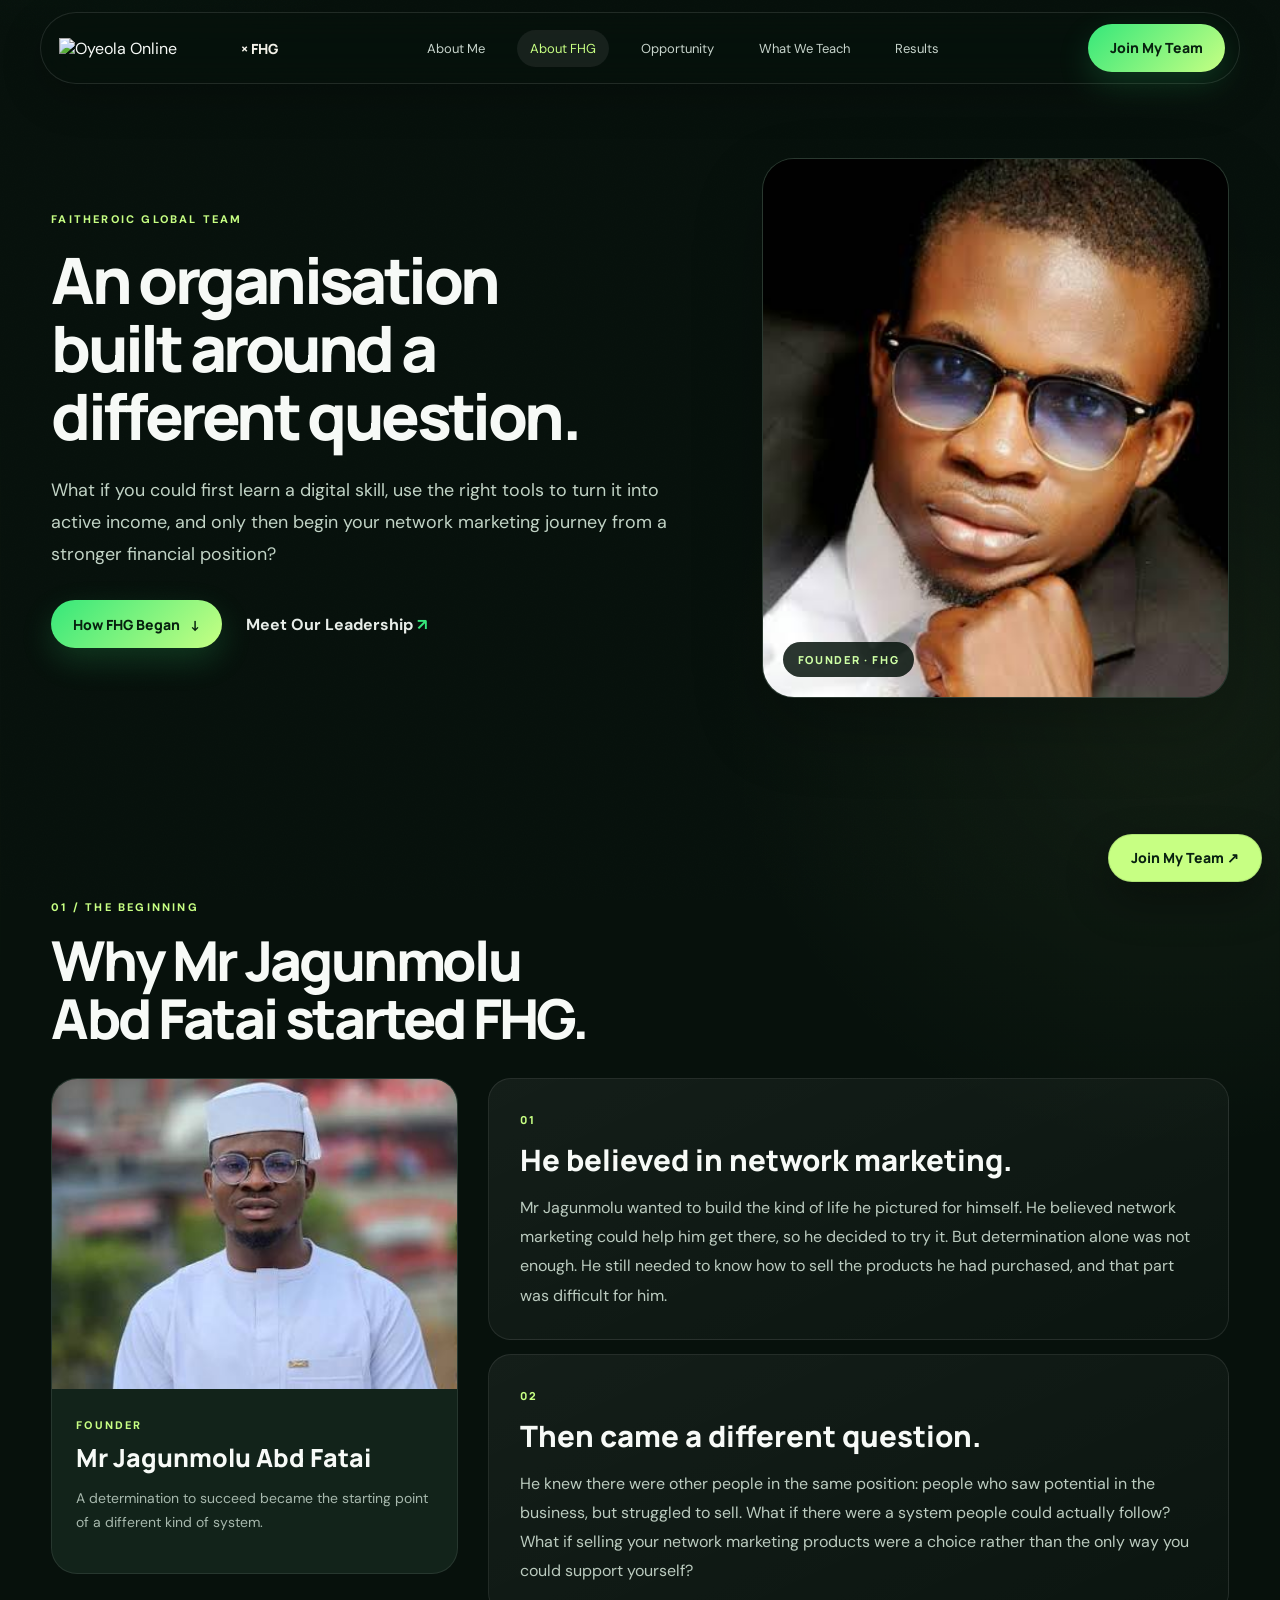
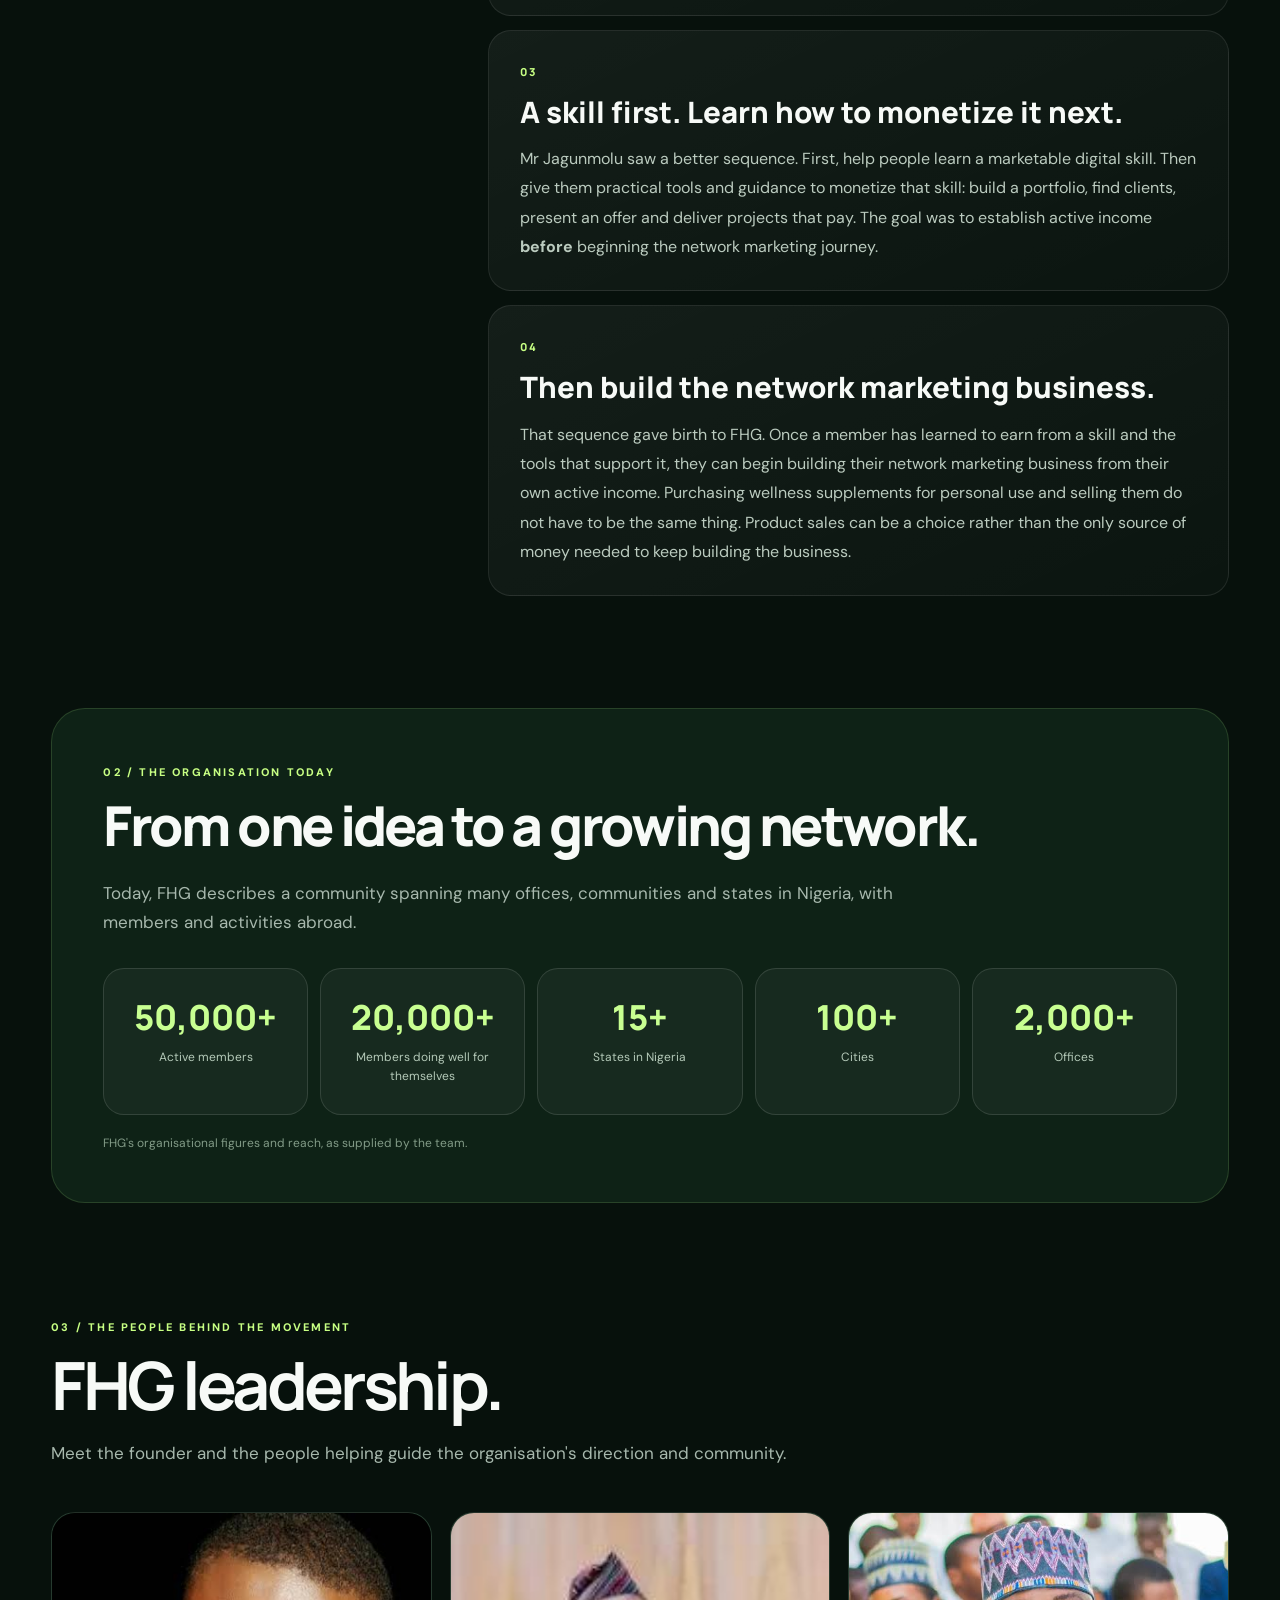
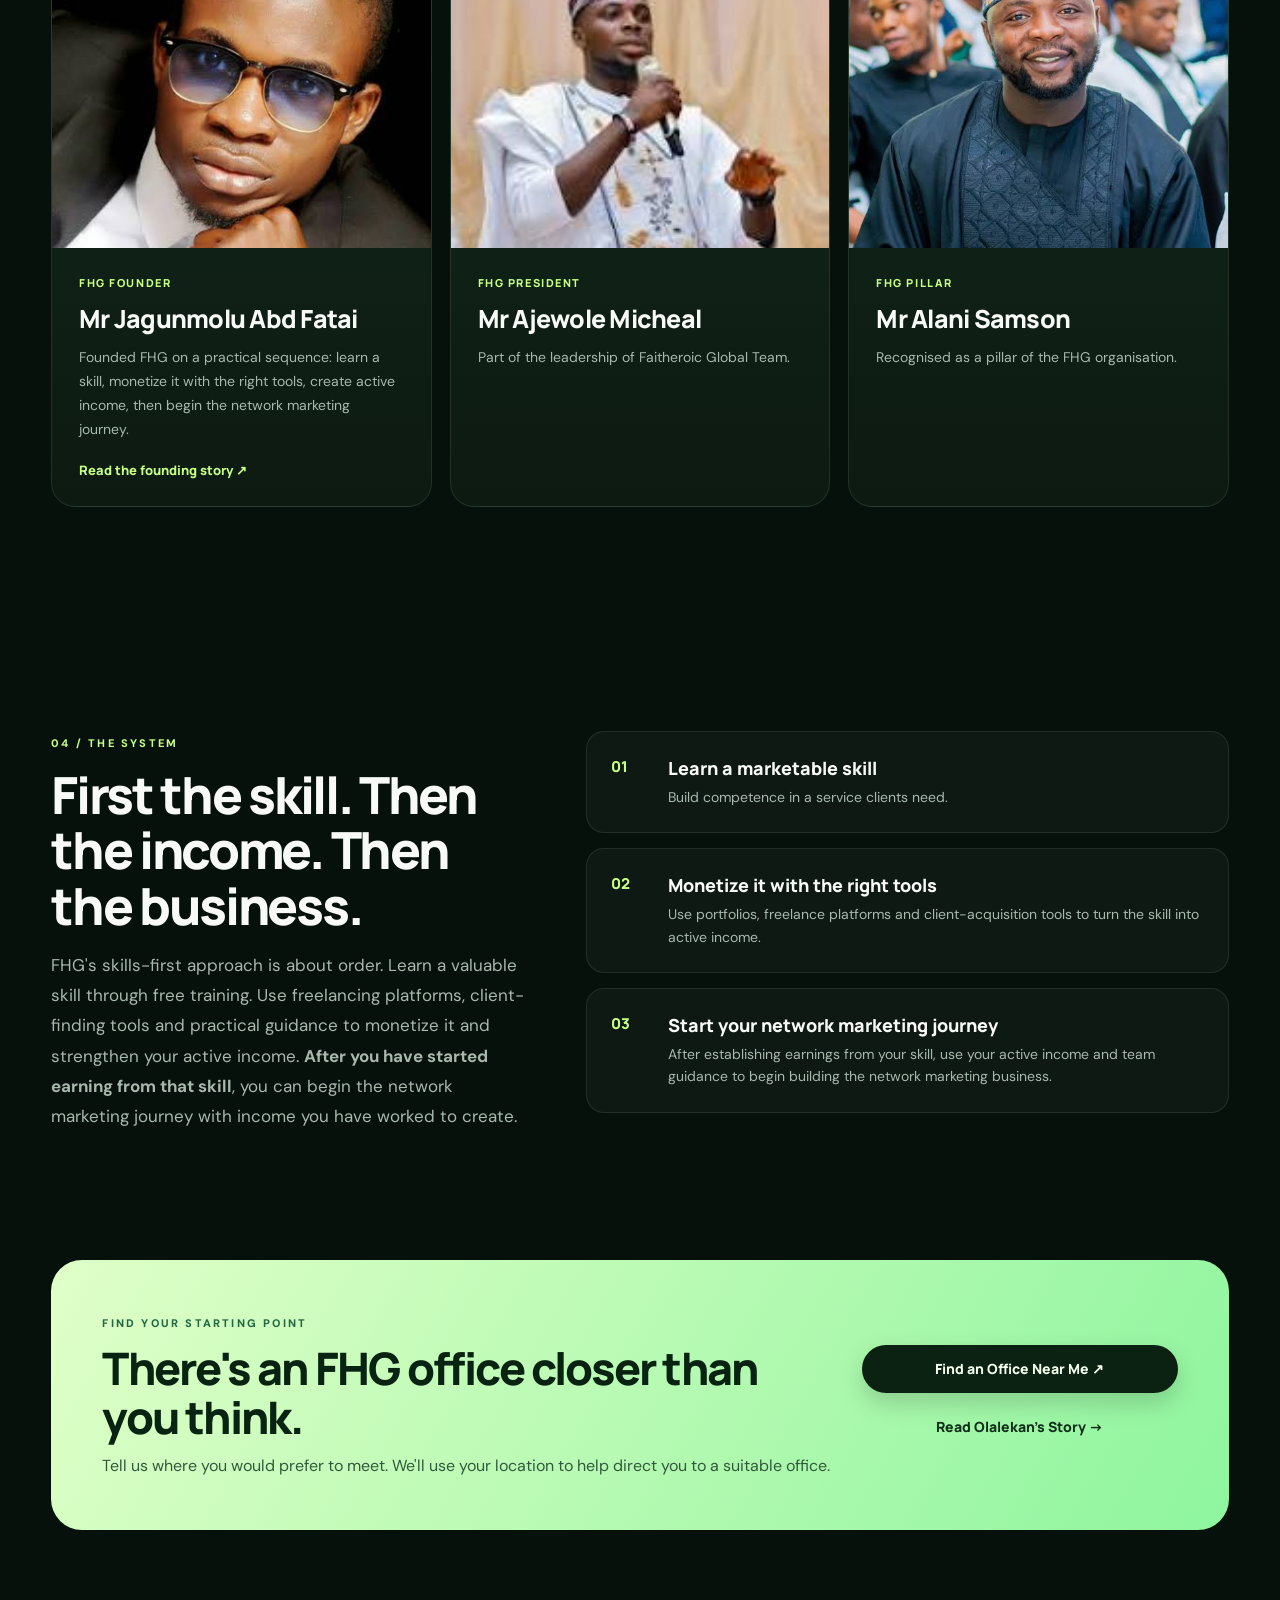
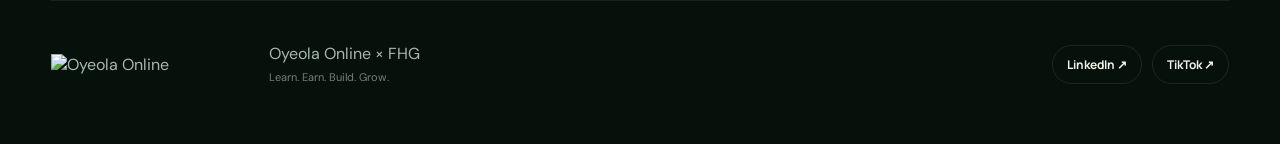
==== commit e87d1204: "Use new Jagunmolu portrait in second founder story position only" ====
--- a/about-fhg.html
+++ b/about-fhg.html
@@ -26,7 +26,7 @@
 <section class="section fhg-founders-story" id="founder">
   <div class="fhg-story-head"><span class="kicker">01 / The beginning</span><h2>Why Mr Jagunmolu Abd Fatai started FHG.</h2></div>
   <div class="fhg-founder-narrative">
-    <div class="fhg-founder-profile"><img src="assets/people/fhg-president.png" alt="FHG founder portrait"><div><span class="kicker">Founder</span><h3>Mr Jagunmolu Abd Fatai</h3><p>A determination to succeed became the starting point of a different kind of system.</p></div></div>
+    <div class="fhg-founder-profile"><img src="assets/people/fhg-founder-story.png" alt="Mr Jagunmolu Abd Fatai in white traditional attire and a white cap"><div><span class="kicker">Founder</span><h3>Mr Jagunmolu Abd Fatai</h3><p>A determination to succeed became the starting point of a different kind of system.</p></div></div>
     <div class="fhg-story-chapters">
       <article><span>01</span><h3>He believed in network marketing.</h3><p>Mr Jagunmolu wanted to build the kind of life he pictured for himself. He believed network marketing could help him get there, so he decided to try it. But determination alone was not enough. He still needed to know how to sell the products he had purchased, and that part was difficult for him.</p></article>
       <article><span>02</span><h3>Then came a different question.</h3><p>He knew there were other people in the same position: people who saw potential in the business, but struggled to sell. What if there were a system people could actually follow? What if selling your network marketing products were a choice rather than the only way you could support yourself?</p></article>
--- a/styles.css
+++ b/styles.css
@@ -1210,3 +1210,282 @@
 .about-story-hero .page-hero-media img{height:auto;max-height:700px;object-fit:contain}
 .fhg-leader-card img{height:auto;max-height:550px;object-fit:contain}
 }
+
+/* Put the team leader's connection alongside every direct-team success. */
+.story-result-body .proof-owner{
+  display:block;
+  font-size:12px;
+  font-weight:700;
+  color:#d2f7d0;
+  line-height:1.7;
+  margin:0 0 17px;
+  padding:12px 14px;
+  border:1px solid rgba(197,255,155,.18);
+  border-radius:12px;
+  background:rgba(134,216,121,.065);
+}
+.story-result-body .proof-owner span{color:#f3ffe9}
+.proof-modal-information .proof-modal-relationship{
+  display:inline-block;
+  width:fit-content;
+  color:#d9ffc6;
+  background:rgba(157,255,124,.1);
+  border:1px solid rgba(157,255,124,.23);
+  border-radius:999px;
+  padding:9px 15px;
+  font:800 12px/1.5 Manrope,sans-serif;
+  margin:0 0 9px;
+}
+.proof-modal-information .proof-modal-relationship[hidden]{display:none}
+.result-slide figcaption .team-owner-caption,
+.team-shot figcaption .team-owner-caption{
+  display:block;
+  color:#d3ffb9;
+  font:700 10px/1.5 Manrope,sans-serif;
+  margin-top:5px;
+  white-space:normal;
+  letter-spacing:0;
+}
+
+
+/* ----------------------------------------------------------
+   Mobile browsing repair: visible fourth pillar, native-touch
+   galleries, tighter FAQ and non-obstructing mobile CTA.
+   ---------------------------------------------------------- */
+
+/* Pillar cards should never depend on a scroll-triggered reveal.
+   The fourth uses positioned children, so it MUST have its own height. */
+.promise-grid .promise-card {
+  opacity:1 !important;
+  transform:none !important;
+  visibility:visible !important;
+}
+.promise-grid .promise-card.image-card.lifestyle-card {
+  display:flex;
+  align-items:flex-end;
+  position:relative;
+  min-height:310px !important;
+  isolation:isolate;
+  background-color:#123521;
+  background-image:
+    linear-gradient(0deg,rgba(3,18,10,.94),rgba(8,31,15,.30)),
+    url("https://images.pexels.com/photos/36546141/pexels-photo-36546141.jpeg?auto=compress&cs=tinysrgb&w=1200");
+  background-position:center;
+  background-size:cover;
+}
+.promise-grid .promise-card.image-card.lifestyle-card .shade {
+  z-index:0;
+  pointer-events:none;
+}
+.promise-grid .promise-card.image-card.lifestyle-card .content {
+  z-index:1;
+  position:relative;
+  left:auto;
+  right:auto;
+  bottom:auto;
+  width:100%;
+  padding:88px 0 0;
+}
+.promise-grid .promise-card.image-card.lifestyle-card .content .icon {
+  top:23px;
+  right:23px;
+}
+.promise-grid .promise-card.image-card.lifestyle-card h3 {
+  margin:0 0 10px;
+  line-height:1.1;
+}
+.promise-grid .promise-card.image-card.lifestyle-card p {
+  margin:0;
+  color:#e6f8e9;
+}
+
+/* Both homepage sliders: no moving ticker, no scroll hijacking. */
+.team-proof-slider.testimonial-slider {
+  position:relative;
+  width:100%;
+  max-width:100%;
+  overflow:hidden;
+  margin-inline:0;
+  -webkit-mask-image:none;
+  mask-image:none;
+}
+.team-proof-slider .testimonial-track {
+  box-sizing:border-box;
+  display:flex;
+  flex-wrap:nowrap;
+  width:100% !important;
+  max-width:100%;
+  overflow-x:auto;
+  overflow-y:hidden;
+  gap:14px;
+  padding:4px 2px 14px;
+  animation:none !important;
+  transform:none !important;
+  scroll-behavior:smooth;
+  scroll-snap-type:x proximity;
+  scroll-padding-inline:2px;
+  overscroll-behavior-x:auto;
+  overscroll-behavior-y:auto;
+  touch-action:auto !important;
+  -webkit-overflow-scrolling:touch;
+  scrollbar-width:none;
+}
+.team-proof-slider .testimonial-track::-webkit-scrollbar {display:none}
+.team-proof-slider .testimonial-track .result-slide {
+  margin:0;
+  flex:0 0 clamp(245px,30vw,335px);
+  min-width:0;
+  width:auto;
+  height:390px;
+  scroll-snap-align:start;
+  scroll-snap-stop:normal;
+}
+.team-proof-slider .result-slide .proof-figure-link img {object-fit:contain}
+.team-slider-controls {
+  display:flex;
+  justify-content:space-between;
+  align-items:center;
+  gap:12px;
+  margin-top:12px;
+  color:#afc8b4;
+  font:700 13px/1.4 Manrope,sans-serif;
+}
+.team-slider-controls>div {display:flex;gap:9px}
+.team-slider-arrow {
+  display:grid;
+  place-items:center;
+  min-width:44px;
+  min-height:44px;
+  border-radius:50%;
+  cursor:pointer;
+  color:#e7ffdd;
+  background:#183523;
+  border:1px solid rgba(192,255,164,.26);
+  font-size:20px;
+  line-height:1;
+}
+.team-slider-arrow:disabled,
+.result-carousel .carousel-arrow:disabled {opacity:.35;cursor:default}
+.team-slider-arrow:not(:disabled):hover {background:#31523a}
+.team-slider-arrow:focus-visible,
+.result-carousel-track:focus-visible,
+.team-proof-slider .testimonial-track:focus-visible {
+  outline:2px solid #c0ff91;
+  outline-offset:3px;
+}
+
+/* FHG wider achievement scroller: do not disable vertical finger scrolling.
+   Never auto-advance or force snap while somebody is using the page. */
+.result-carousel {max-width:100%;min-width:0}
+.result-carousel .result-carousel-track {
+  box-sizing:border-box;
+  display:flex;
+  flex-wrap:nowrap;
+  align-items:flex-start;
+  width:100%;
+  max-width:100%;
+  overflow-x:auto;
+  overflow-y:hidden;
+  scroll-snap-type:x proximity !important;
+  scroll-snap-stop:normal !important;
+  touch-action:auto !important;
+  overscroll-behavior-x:auto !important;
+  overscroll-behavior-y:auto !important;
+  -webkit-overflow-scrolling:touch;
+}
+.org-result-carousel .org-result-card {
+  align-self:flex-start;
+  flex-shrink:0;
+  height:auto;
+}
+.org-result-carousel .org-result-card .proof-card-link {height:auto}
+.org-result-carousel .org-result-card .proof-open-inline {margin-top:14px}
+.result-carousel .carousel-arrow {z-index:6}
+
+/* Less separation between the watch banner and the questions,
+   with the questions stacked close to the section title. */
+#faq.faq-section {
+  align-items:start;
+  gap:clamp(22px,3vw,46px);
+}
+#faq.faq-section .section-head {margin-bottom:12px}
+#faq .faq-list {margin-top:0}
+#faq .faq-list details {padding:16px 0}
+#faq .faq-list summary {line-height:1.5}
+
+/* Tablet and touch devices */
+@media (pointer:coarse) and (max-width:1200px) {
+  .promise-grid .promise-card.image-card.lifestyle-card {
+    min-height:280px !important;
+    padding:26px !important;
+  }
+  .promise-grid .promise-card.image-card.lifestyle-card .content {padding-top:70px}
+  .result-carousel .result-carousel-track {
+    touch-action:auto !important;
+    scroll-snap-type:x proximity !important;
+  }
+  .result-carousel .carousel-arrow {
+    display:grid !important;
+    place-items:center;
+    top:auto;
+    bottom:3px;
+    width:42px;
+    height:42px;
+    transform:none;
+    border-radius:50%;
+  }
+  .result-carousel {padding-bottom:51px}
+  .result-carousel .carousel-arrow.prev {left:calc(50% - 49px)}
+  .result-carousel .carousel-arrow.next {right:calc(50% - 49px)}
+  .org-result-carousel .org-result-card {
+    flex-basis:min(82vw,360px) !important;
+    max-width:min(82vw,360px) !important;
+    min-height:0 !important;
+  }
+  .team-proof-slider .testimonial-track .result-slide {
+    flex-basis:min(78vw,335px);
+    height:min(440px,112vw);
+  }
+}
+
+/* Mobile: no full-width sticky button masking content, shorter FAQ rhythm. */
+@media (max-width:700px) {
+  .promise-grid {grid-template-columns:minmax(0,1fr) !important}
+  .promise-grid .promise-card.image-card.lifestyle-card {
+    min-height:270px !important;
+  }
+  .home-testimonials.compact-section {padding-bottom:42px}
+  .organisation-results-preview.compact-section {padding-top:38px;padding-bottom:34px}
+  .organisation-results-preview .section-head,
+  .organisation-results-preview .testimonial-head {margin-bottom:16px}
+  #faq.faq-section.compact-section {
+    display:block !important;
+    padding-top:22px !important;
+    padding-bottom:36px !important;
+    margin-top:0 !important;
+  }
+  #faq .section-head {margin:0 0 16px !important}
+  #faq .section-head h2 {margin-bottom:0}
+  #faq .faq-list details {padding:13px 0}
+  #faq .faq-list summary {font-size:clamp(16px,4.3vw,18px)}
+  #faq .faq-list p {font-size:14px}
+  .video-link-banner {
+    margin-top:20px !important;
+    margin-bottom:16px !important;
+    padding:28px 24px !important;
+  }
+  .floating-join {
+    width:auto !important;
+    left:auto !important;
+    right:14px !important;
+    bottom:calc(12px + env(safe-area-inset-bottom,0px)) !important;
+    padding:11px 17px !important;
+    font-size:12px !important;
+    min-height:44px !important;
+    max-width:calc(100vw - 28px);
+  }
+  .team-slider-controls {margin-top:10px}
+}
+@media (prefers-reduced-motion:reduce){
+  .team-proof-slider .testimonial-track,.result-carousel .result-carousel-track{scroll-behavior:auto}
+}
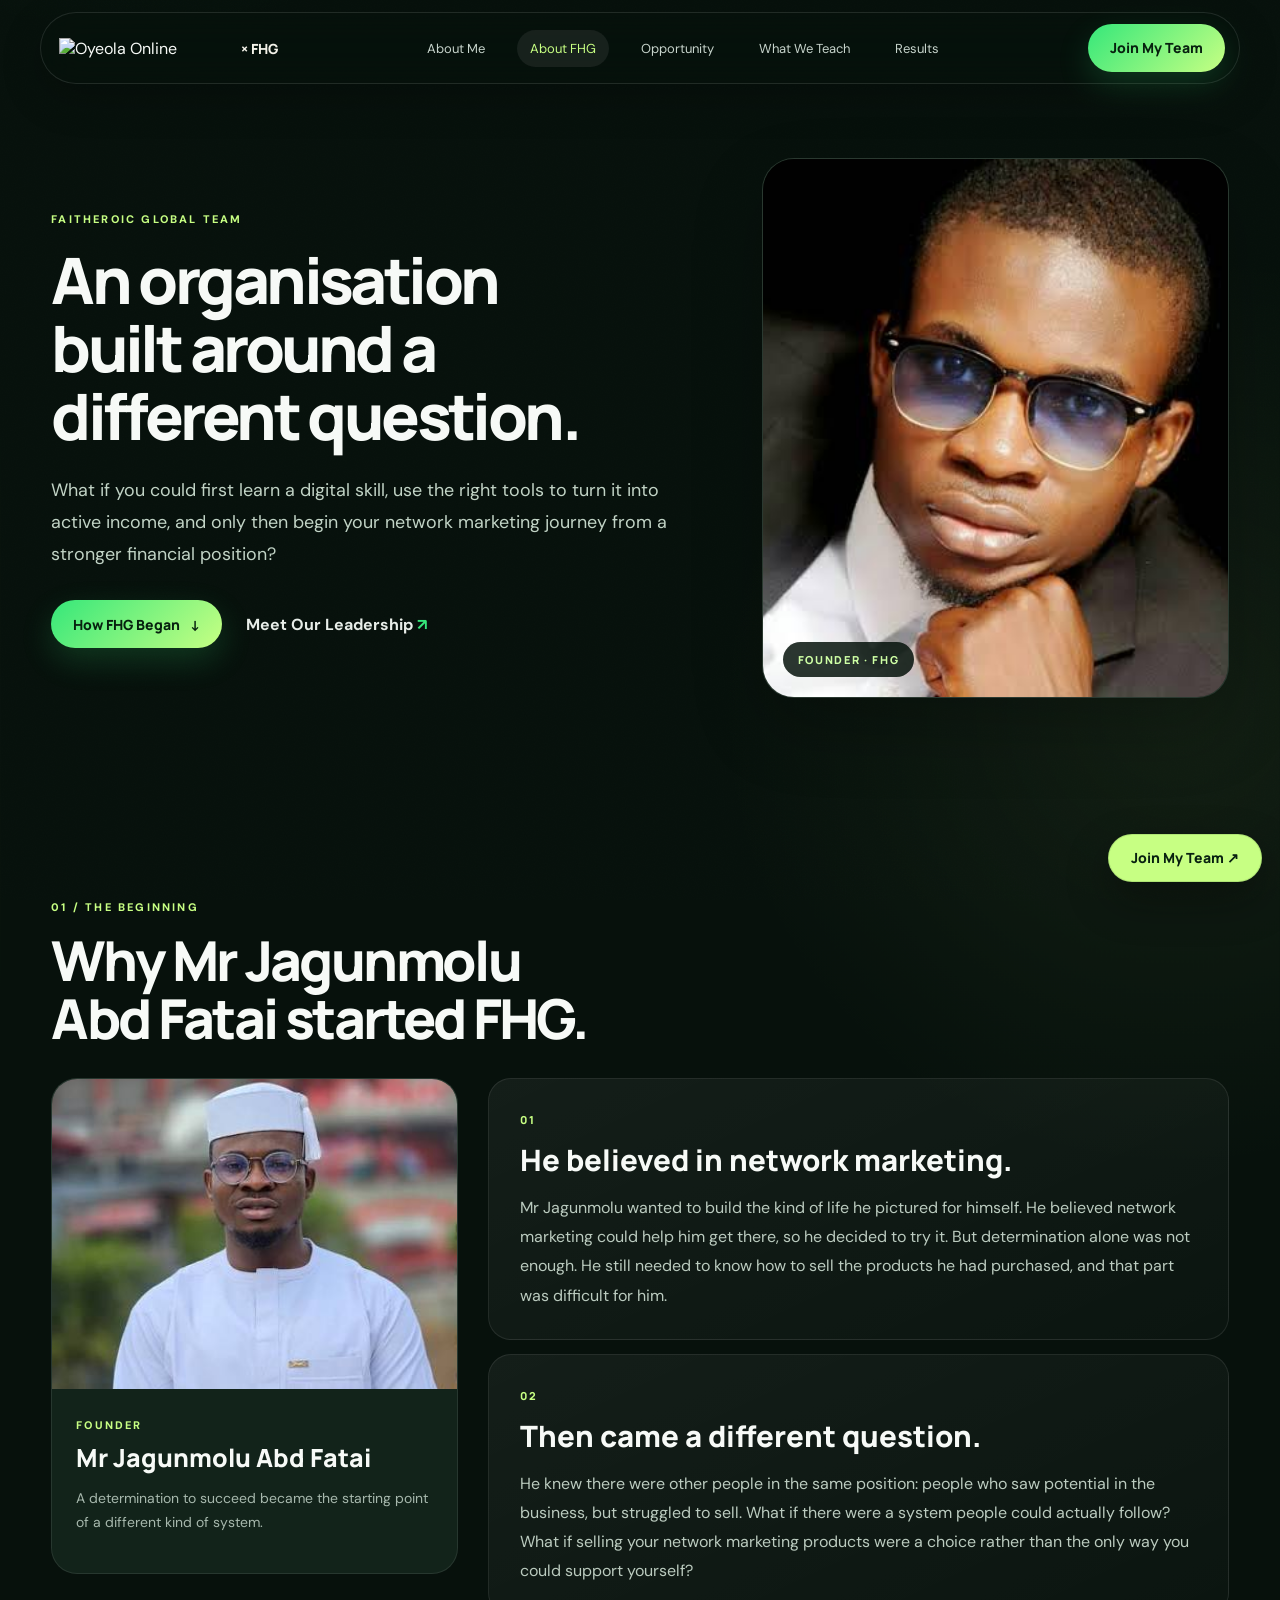
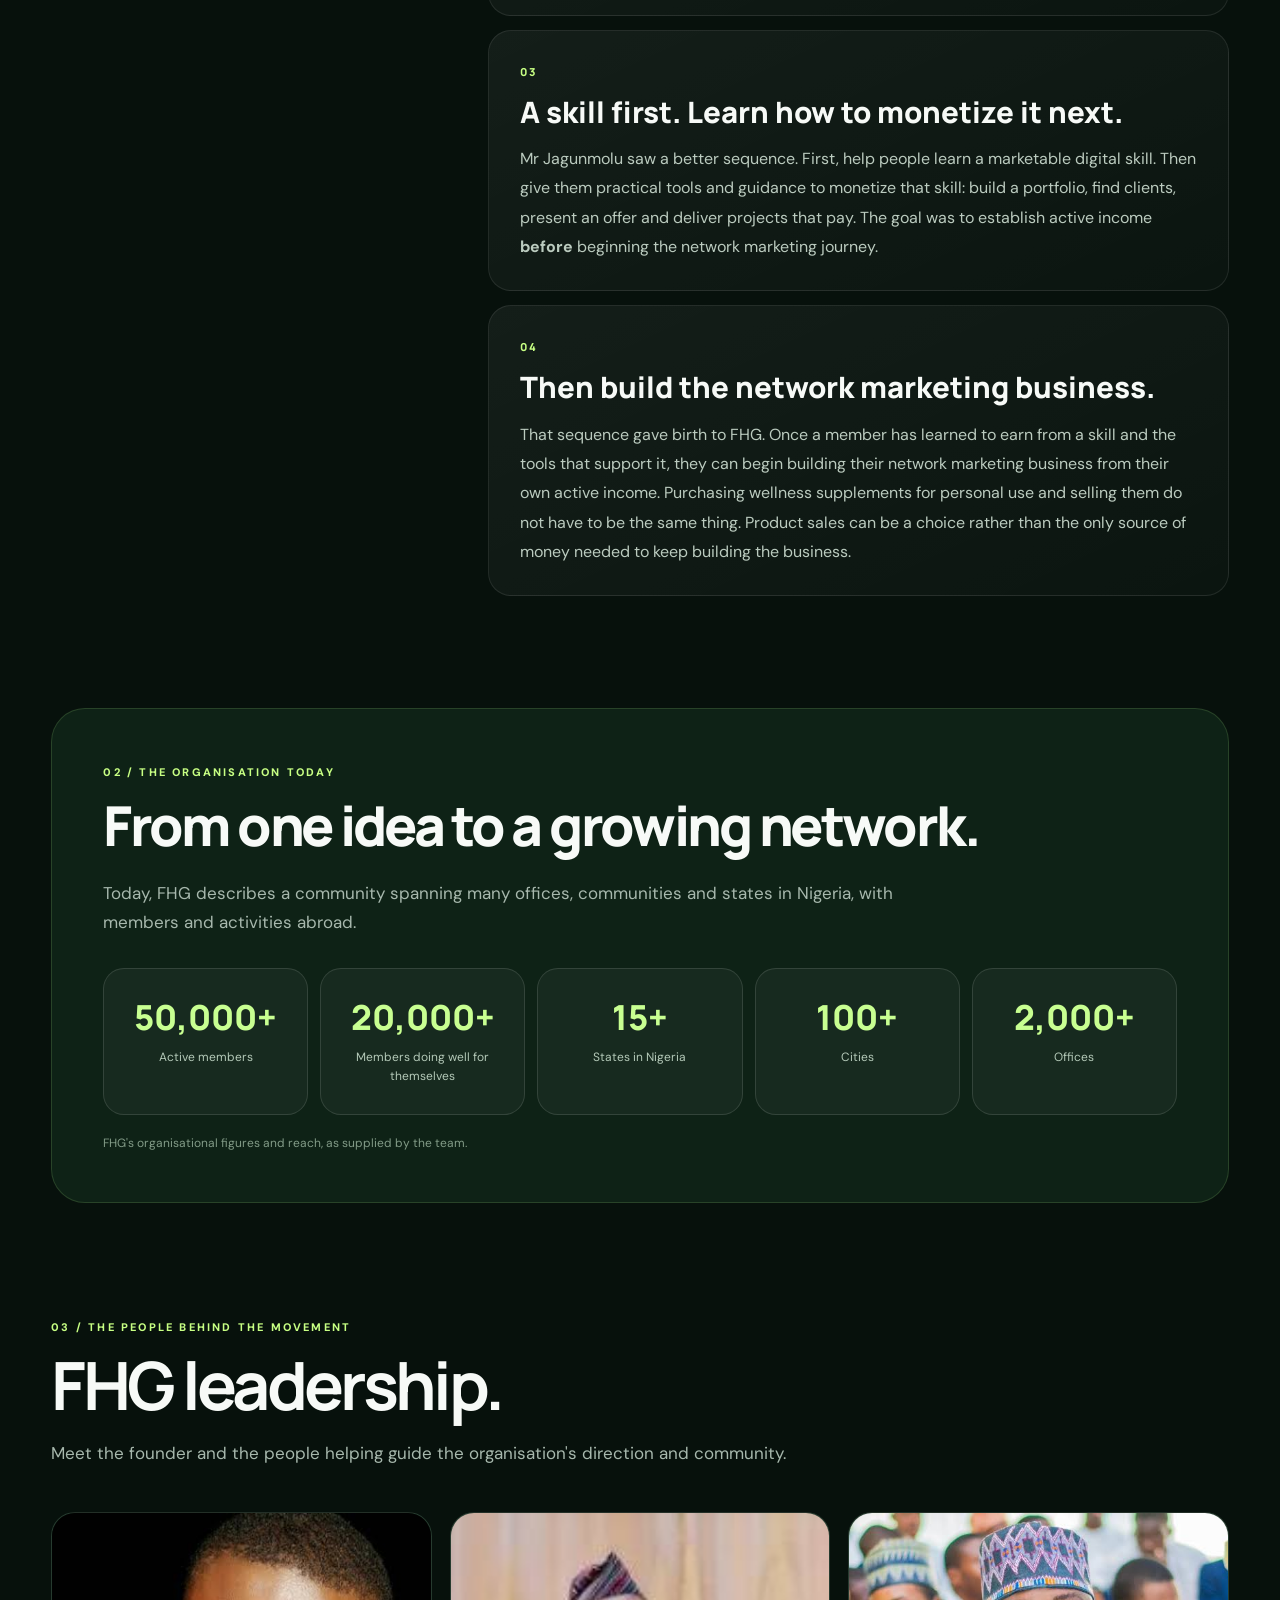
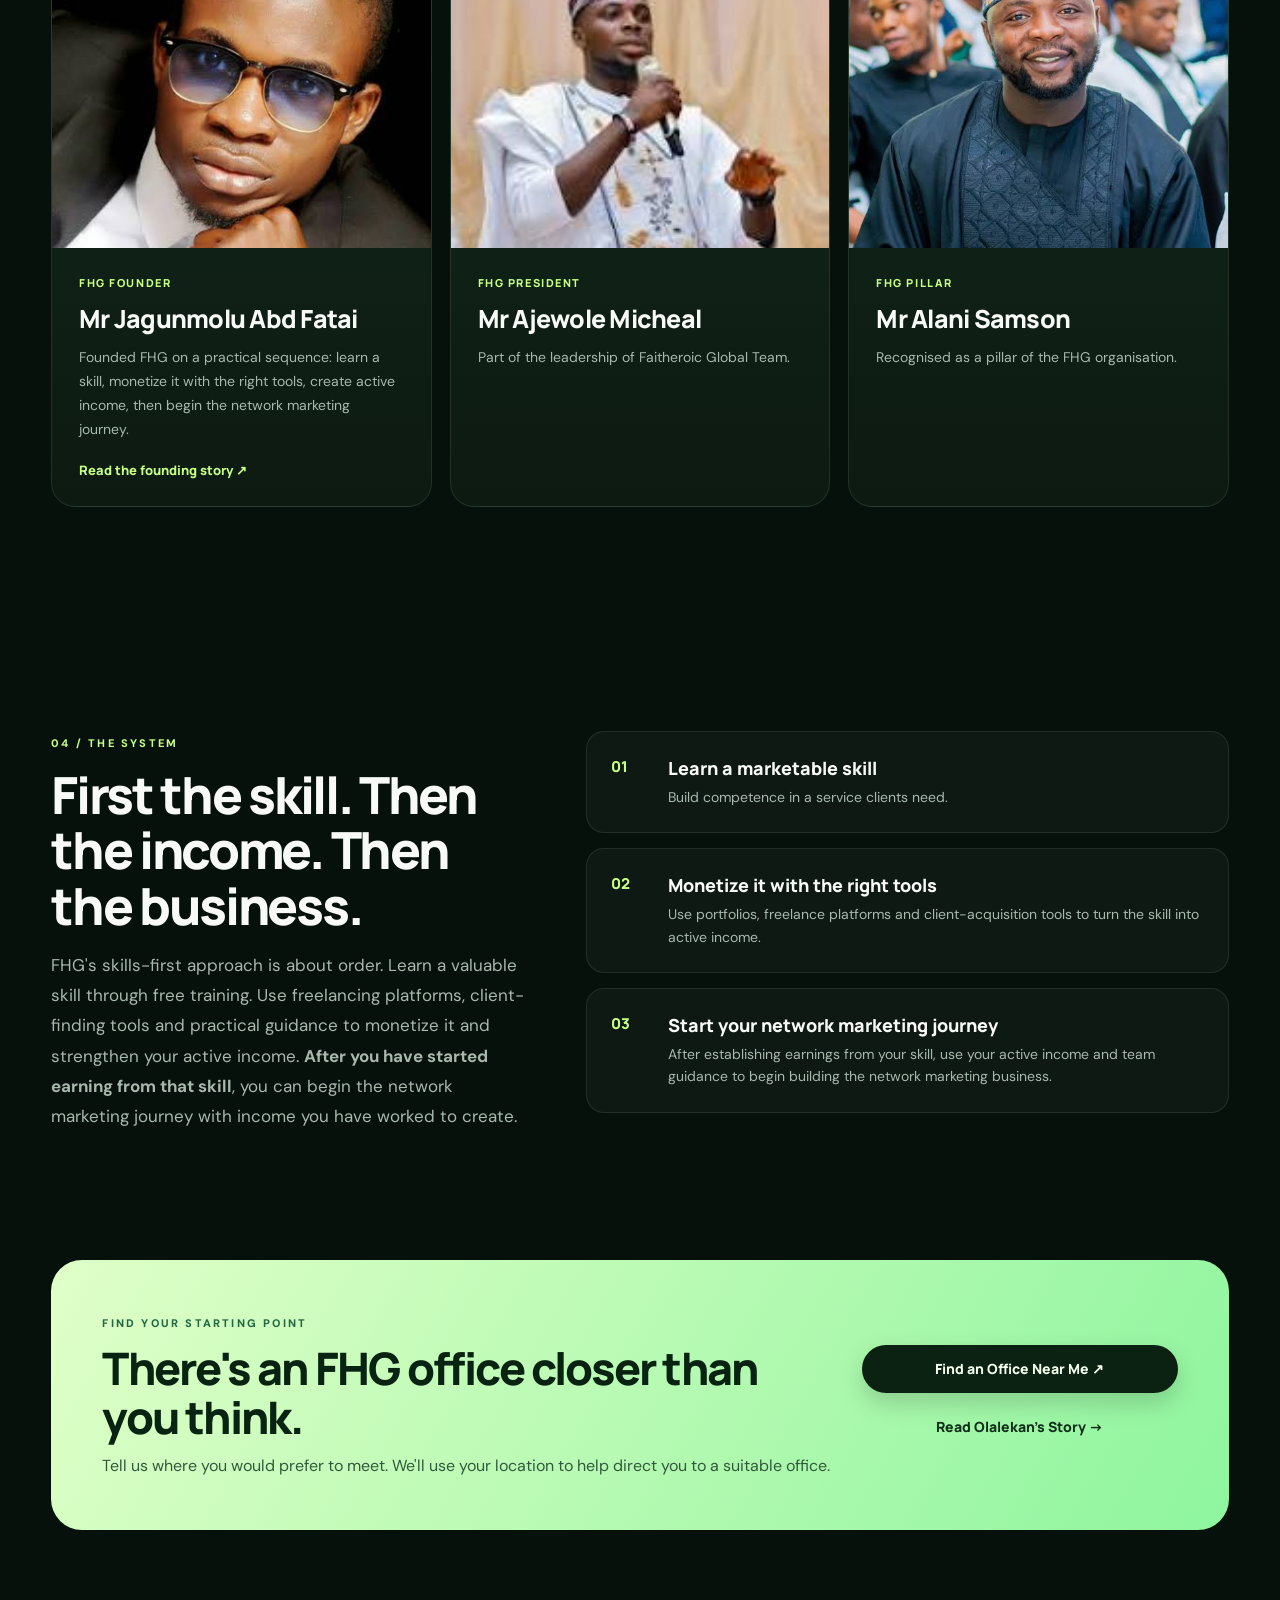
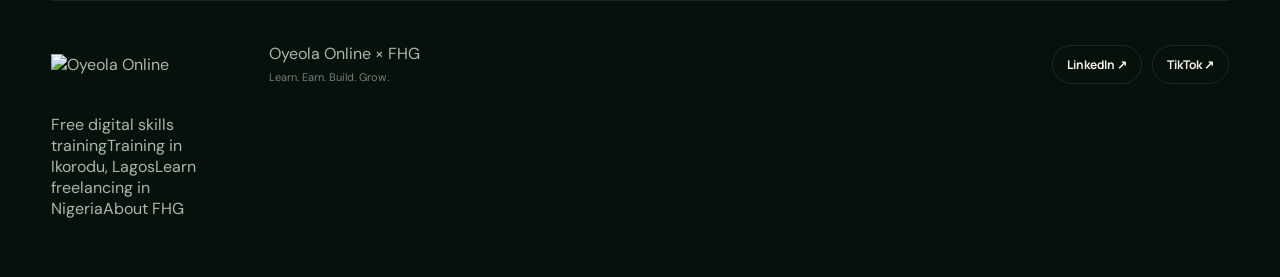
==== commit dc242380: "SEO: Faitheroic Global Team (FHG) | Free Skills & Mentorship" ====
--- a/about-fhg.html
+++ b/about-fhg.html
@@ -1,11 +1,31 @@
 <!doctype html>
 <html lang="en"><head>
 <meta charset="utf-8"><meta name="viewport" content="width=device-width,initial-scale=1">
-<title>About FHG | Faitheroic Global Team — Oyeola Online</title>
-<meta name="description" content="The story of Faitheroic Global Team (FHG), its digital-skills-first pathway to monetization and network marketing, founder, leadership and growing office community.">
+<title>Faitheroic Global Team (FHG) | Free Skills &amp; Mentorship</title>
+<meta name="description" content="Meet Faitheroic Global Team (FHG): its founder, leadership and practical approach to free digital skills training, finding clients, active income and physical mentorship.">
 <link rel="icon" type="image/svg+xml" href="/favicon.svg?v=20261019"><link rel="icon" type="image/png" sizes="192x192" href="/favicon.png?v=20261019"><link rel="shortcut icon" type="image/x-icon" href="/favicon.ico?v=20261019"><link rel="apple-touch-icon" sizes="180x180" href="/apple-touch-icon.png?v=20261019"><meta name="theme-color" content="#050706">
 <link rel="preconnect" href="https://fonts.googleapis.com"><link rel="preconnect" href="https://fonts.gstatic.com" crossorigin>
 <link href="https://fonts.googleapis.com/css2?family=Manrope:wght@400;500;600;700;800&family=DM+Sans:wght@400;500;600;700&display=swap" rel="stylesheet"><link rel="stylesheet" href="styles.css">
+<!-- Google Analytics 4: FHG Office -->
+<script async src="https://www.googletagmanager.com/gtag/js?id=G-29W0G2F42Q"></script>
+<script>
+  window.dataLayer = window.dataLayer || [];
+  function gtag(){dataLayer.push(arguments);}
+  gtag('js', new Date());
+  gtag('config', 'G-29W0G2F42Q');
+</script>
+
+<!-- Search discovery and social previews -->
+<link rel="canonical" href="https://fhg.oyeolaonline.com/about-fhg">
+<meta name="robots" content="index,follow,max-image-preview:large">
+<meta property="og:type" content="website">
+<meta property="og:site_name" content="FHG Skills with Oyeola Online">
+<meta property="og:locale" content="en_NG">
+<meta property="og:title" content="Faitheroic Global Team (FHG) | Free Skills &amp; Mentorship">
+<meta property="og:description" content="Meet Faitheroic Global Team (FHG): its founder, leadership and practical approach to free digital skills training, finding clients, active income and physical mentorship.">
+<meta property="og:url" content="https://fhg.oyeolaonline.com/about-fhg">
+<meta name="twitter:card" content="summary">
+<script type="application/ld+json">{"@context":"https://schema.org","@type":"WebPage","@id":"https://fhg.oyeolaonline.com/about-fhg#webpage","url":"https://fhg.oyeolaonline.com/about-fhg","name":"Faitheroic Global Team (FHG) | Free Skills & Mentorship","description":"Meet Faitheroic Global Team (FHG): its founder, leadership and practical approach to free digital skills training, finding clients, active income and physical mentorship.","inLanguage":"en-NG","isPartOf":{"@id":"https://fhg.oyeolaonline.com/#website"},"about":{"@id":"https://fhg.oyeolaonline.com/#fhg"}}</script>
 </head>
 <body><div class="noise"></div>
 <header class="site-header">
@@ -62,7 +82,7 @@
 </section>
 <section class="results-next-step fhg-about-cta"><div><span class="kicker">Find your starting point</span><h2>There's an FHG office closer than you think.</h2><p>Tell us where you would prefer to meet. We'll use your location to help direct you to a suitable office.</p></div><div class="results-next-actions"><a href="index.html#join" class="btn btn-dark-on-light">Find an Office Near Me ↗</a><a href="about.html" class="results-secondary-link">Read Olalekan's Story →</a></div></section>
 </main>
-<footer class="social-footer"><img src="https://raw.githubusercontent.com/damolax/Oyeola-Web/main/assets/logos/logo-horizontal-dark.svg" alt="Oyeola Online"><div class="footer-copy"><p>Oyeola Online × FHG</p><small>Learn. Earn. Build. Grow.</small></div><div class="footer-socials"><a href="https://www.linkedin.com/in/olalekan-oyekunle/" target="_blank" rel="noopener">LinkedIn ↗</a><a href="https://www.tiktok.com/@oyeola2001" target="_blank" rel="noopener">TikTok ↗</a></div></footer>
+<footer class="social-footer"><img src="https://raw.githubusercontent.com/damolax/Oyeola-Web/main/assets/logos/logo-horizontal-dark.svg" alt="Oyeola Online"><div class="footer-copy"><p>Oyeola Online × FHG</p><small>Learn. Earn. Build. Grow.</small></div><div class="footer-socials"><a href="https://www.linkedin.com/in/olalekan-oyekunle/" target="_blank" rel="noopener">LinkedIn ↗</a><a href="https://www.tiktok.com/@oyeola2001" target="_blank" rel="noopener">TikTok ↗</a></div><nav class="footer-seo-links" aria-label="Helpful guides"><a href="services.html">Free digital skills training</a><a href="digital-skills-training-ikorodu.html">Training in Ikorodu, Lagos</a><a href="learn-freelancing-nigeria.html">Learn freelancing in Nigeria</a><a href="about-fhg.html">About FHG</a></nav></footer>
 <script src="app.js"></script>
 <a class="floating-join" href="index.html#join">Join My Team ↗</a>
 </body></html>
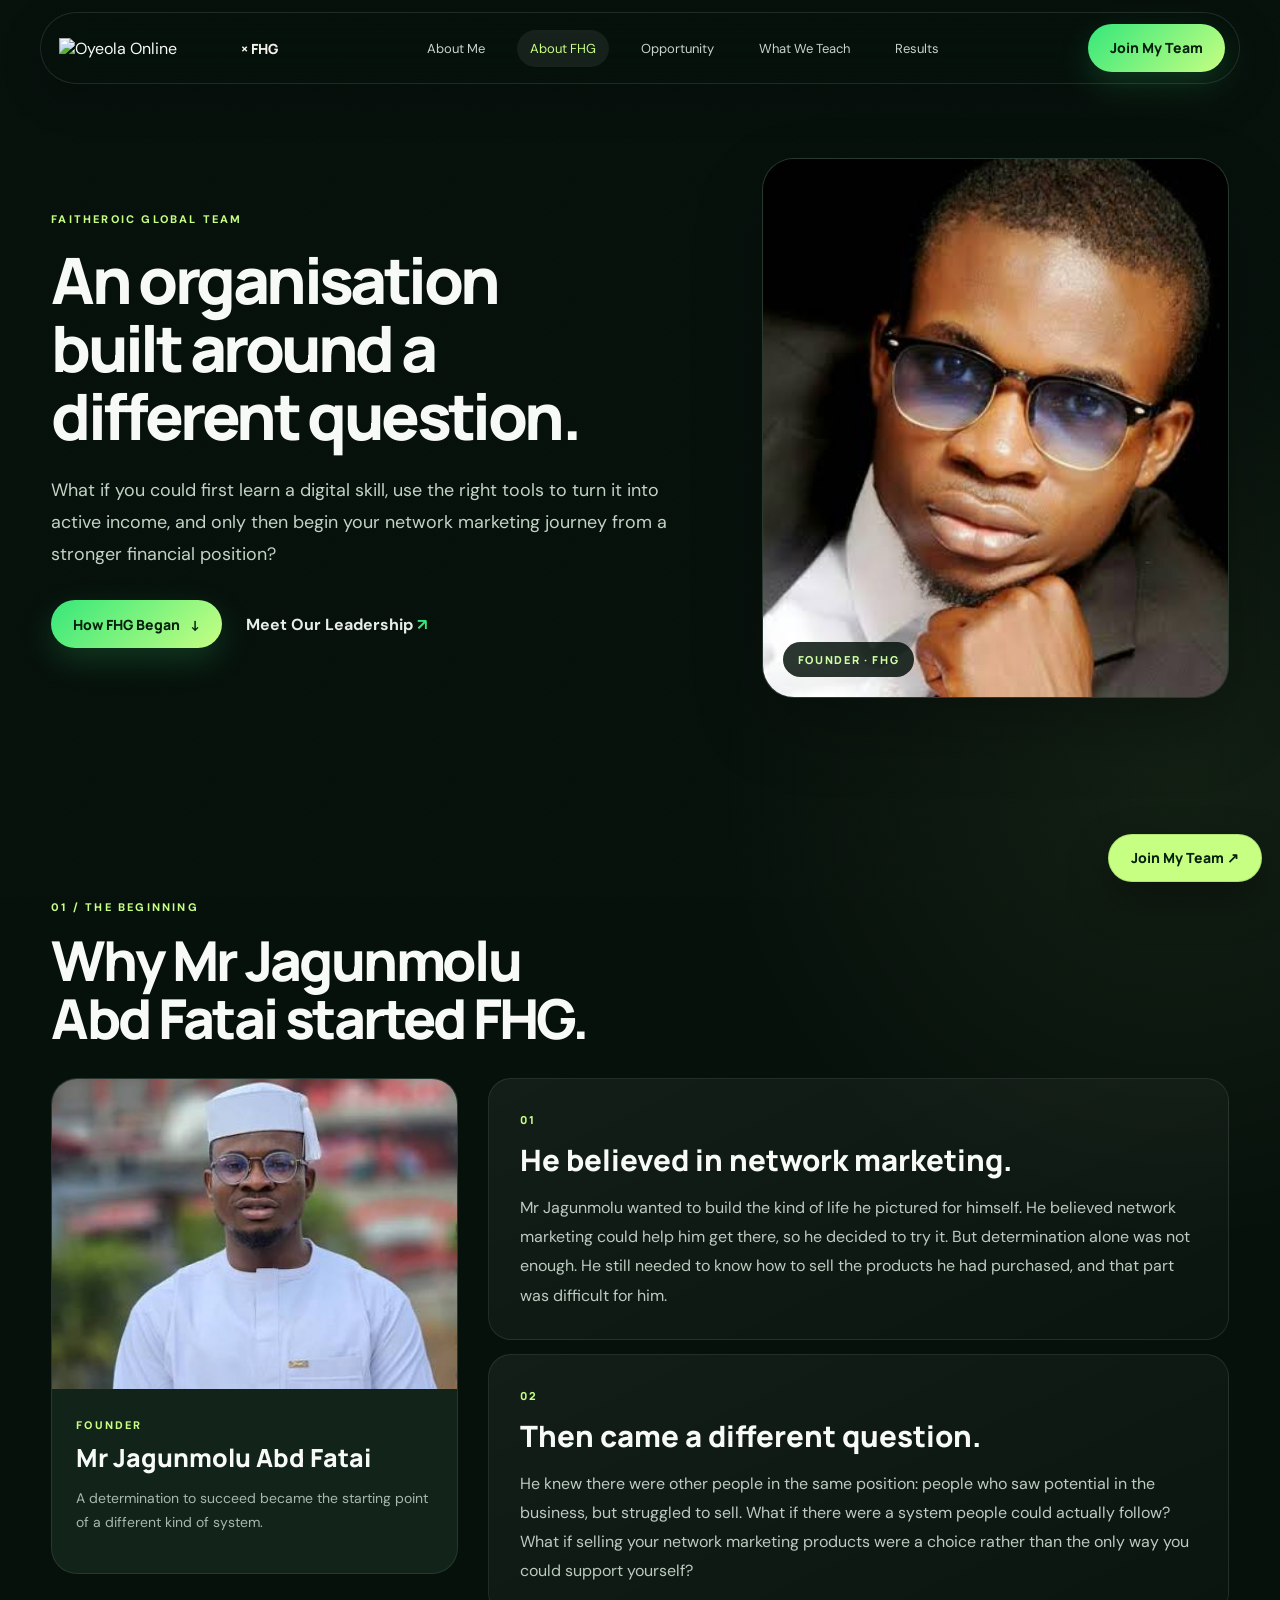
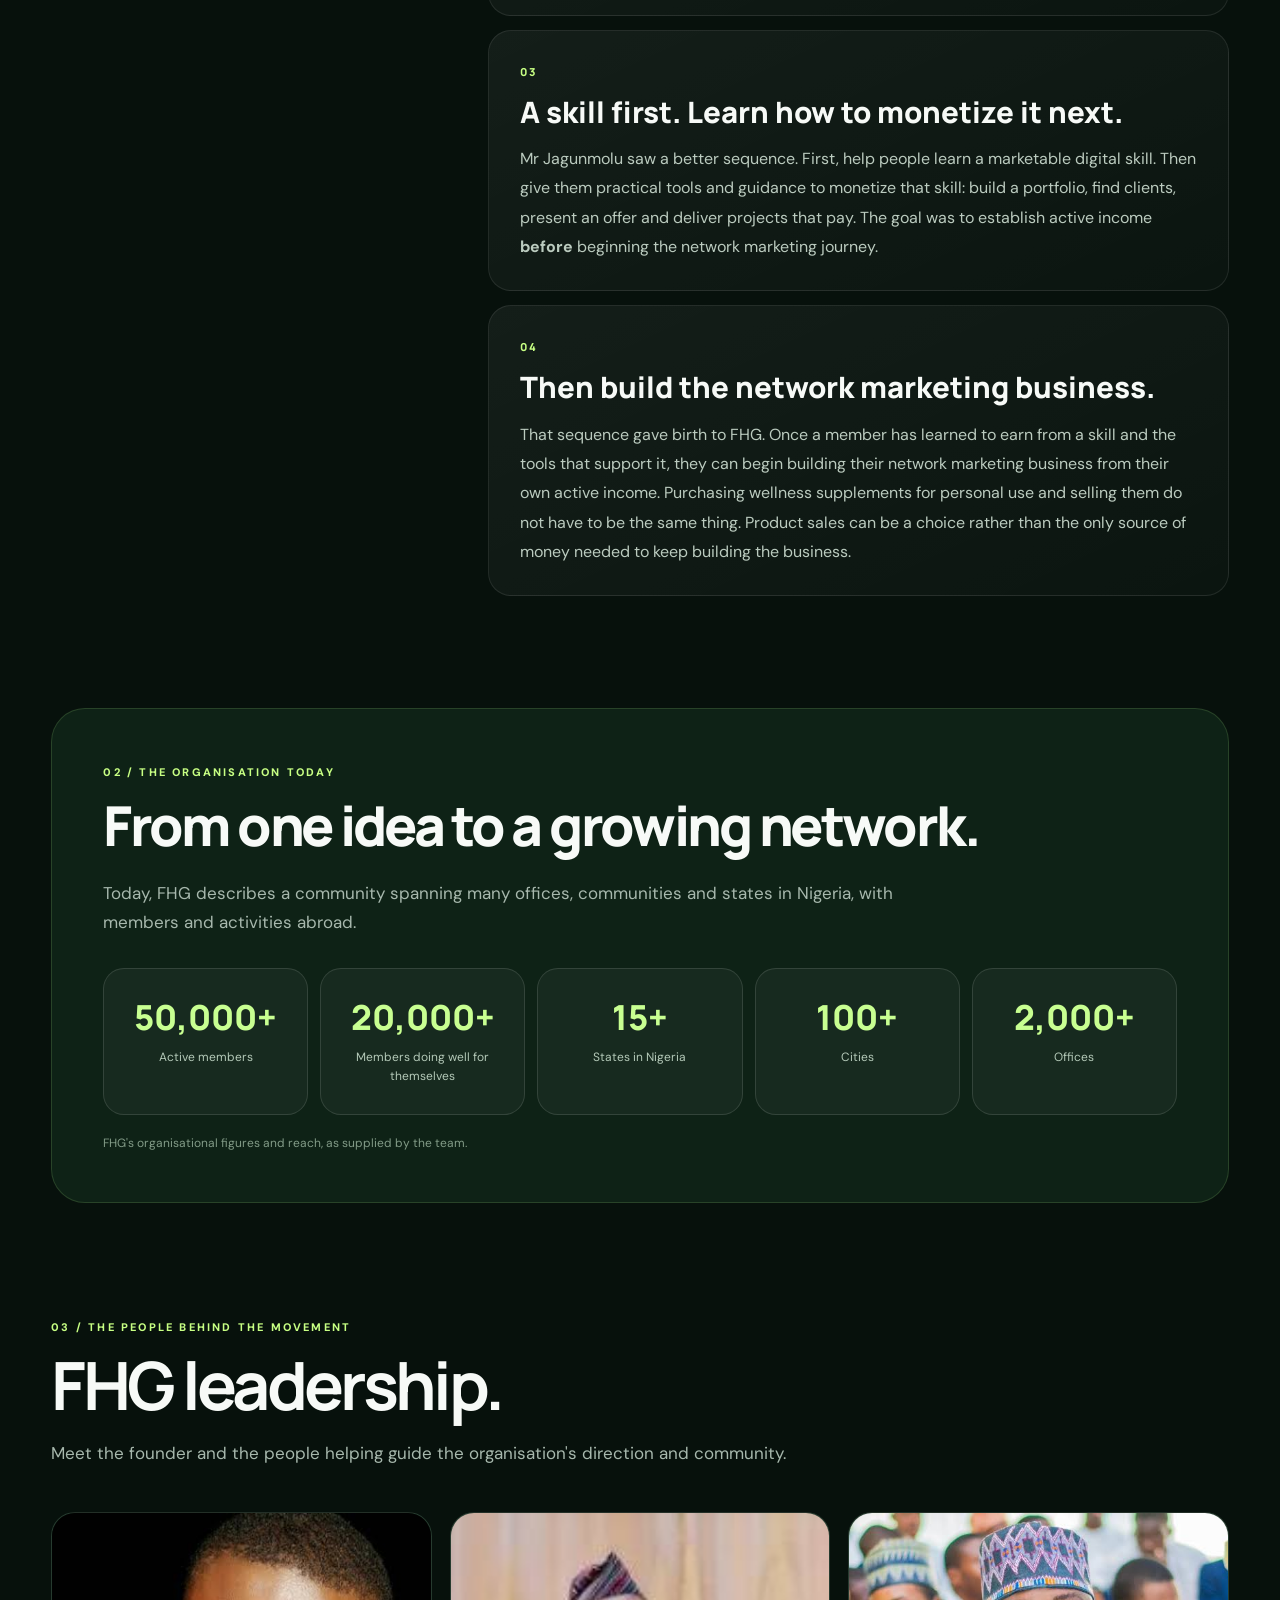
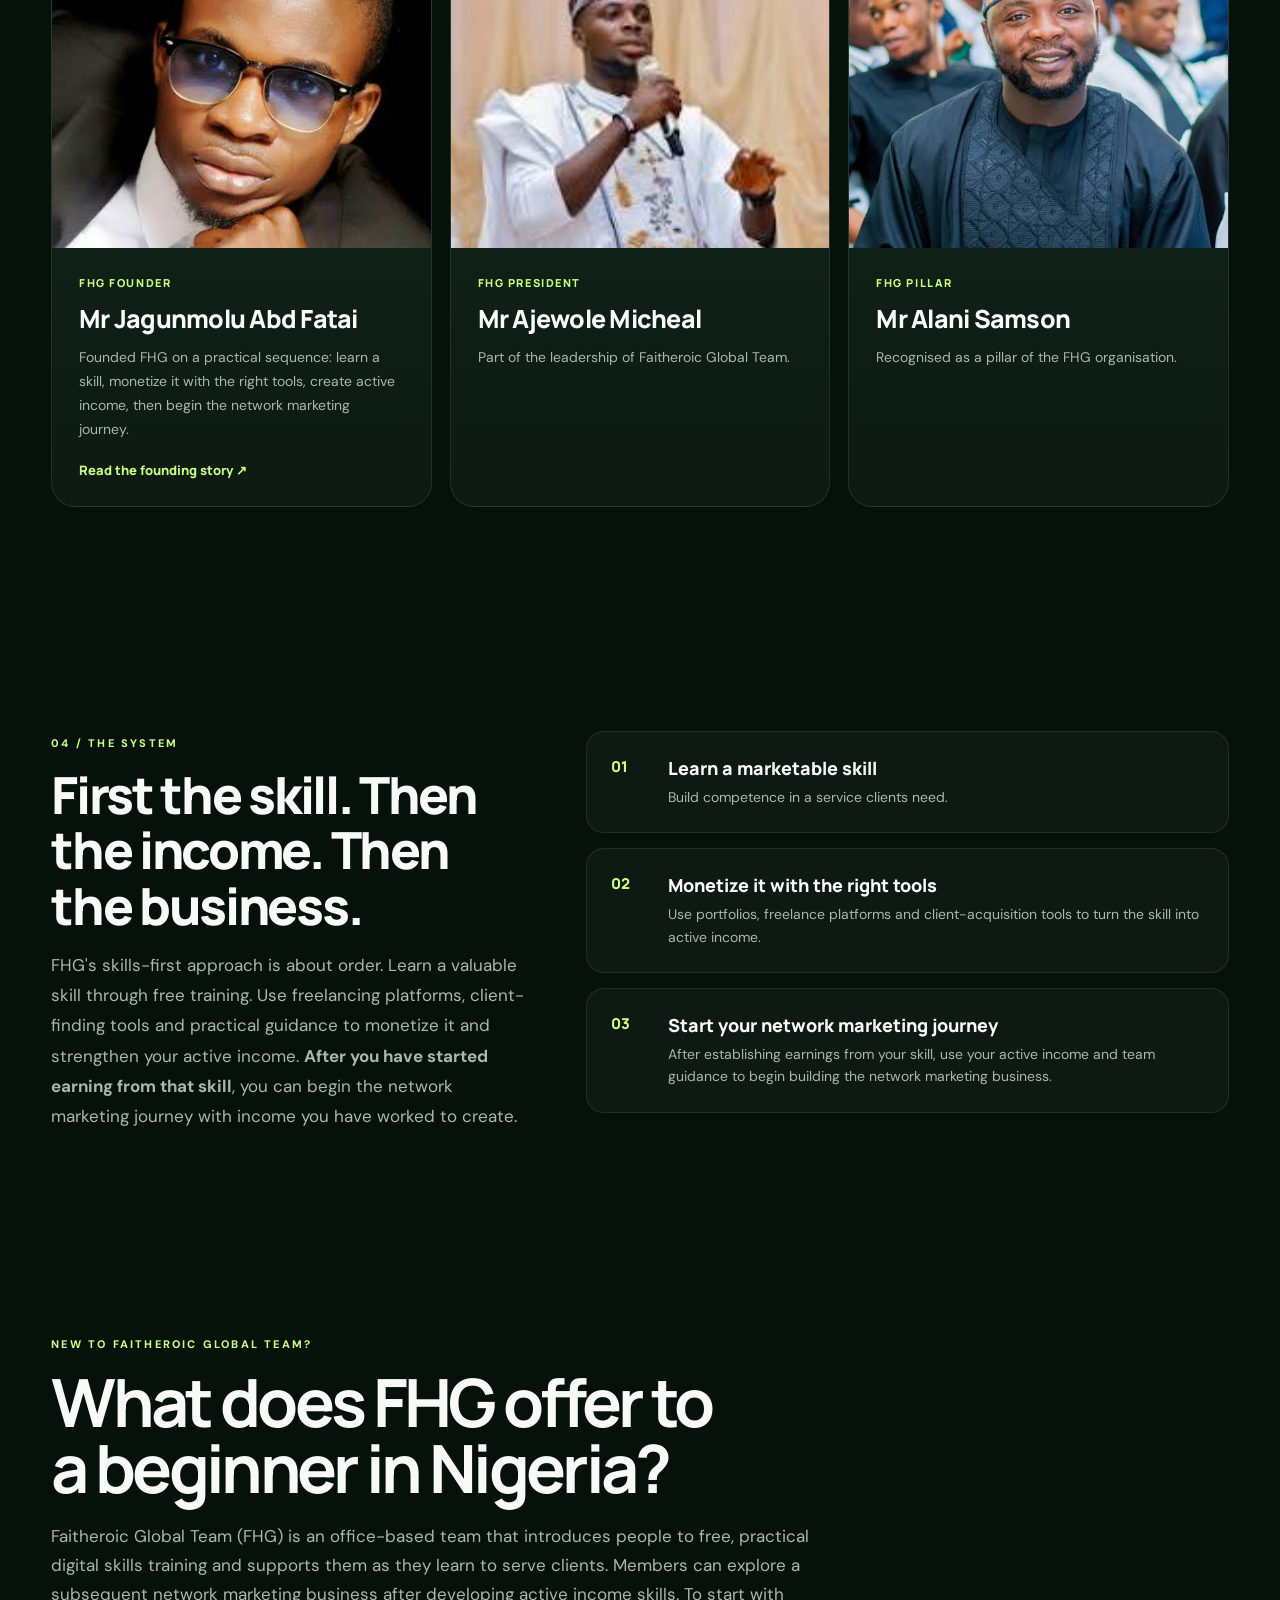
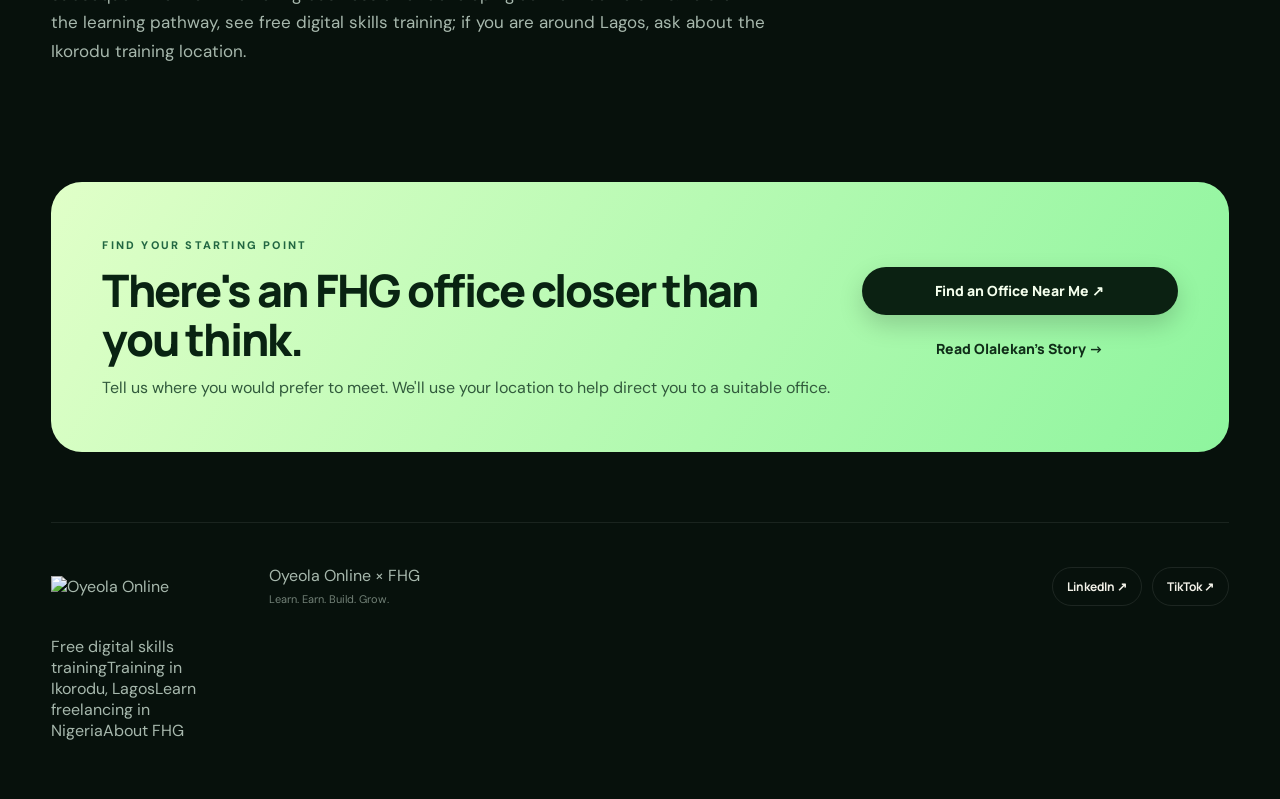
==== commit 5cf7b8bc: "SEO: answer non-branded search intent with original helpful text" ====
--- a/about-fhg.html
+++ b/about-fhg.html
@@ -80,6 +80,7 @@
   <div><span class="kicker">04 / The system</span><h2>First the skill. Then the income. Then the business.</h2><p>FHG's skills-first approach is about order. Learn a valuable skill through free training. Use freelancing platforms, client-finding tools and practical guidance to monetize it and strengthen your active income. <strong>After you have started earning from that skill</strong>, you can begin the network marketing journey with income you have worked to create.</p></div>
   <div class="fhg-philosophy-steps"><article><b>01</b><strong>Learn a marketable skill</strong><p>Build competence in a service clients need.</p></article><article><b>02</b><strong>Monetize it with the right tools</strong><p>Use portfolios, freelance platforms and client-acquisition tools to turn the skill into active income.</p></article><article><b>03</b><strong>Start your network marketing journey</strong><p>After establishing earnings from your skill, use your active income and team guidance to begin building the network marketing business.</p></article></div>
 </section>
+<section class="section seo-discovery compact-section"><div class="section-head"><span class="kicker">New to Faitheroic Global Team?</span><h2>What does FHG offer to a beginner in Nigeria?</h2><p class="section-lead">Faitheroic Global Team (FHG) is an office-based team that introduces people to free, practical digital skills training and supports them as they learn to serve clients. Members can explore a subsequent network marketing business after developing active income skills. To start with the learning pathway, see <a href="services.html">free digital skills training</a>; if you are around Lagos, <a href="digital-skills-training-ikorodu.html">ask about the Ikorodu training location</a>.</p></div></section>
 <section class="results-next-step fhg-about-cta"><div><span class="kicker">Find your starting point</span><h2>There's an FHG office closer than you think.</h2><p>Tell us where you would prefer to meet. We'll use your location to help direct you to a suitable office.</p></div><div class="results-next-actions"><a href="index.html#join" class="btn btn-dark-on-light">Find an Office Near Me ↗</a><a href="about.html" class="results-secondary-link">Read Olalekan's Story →</a></div></section>
 </main>
 <footer class="social-footer"><img src="https://raw.githubusercontent.com/damolax/Oyeola-Web/main/assets/logos/logo-horizontal-dark.svg" alt="Oyeola Online"><div class="footer-copy"><p>Oyeola Online × FHG</p><small>Learn. Earn. Build. Grow.</small></div><div class="footer-socials"><a href="https://www.linkedin.com/in/olalekan-oyekunle/" target="_blank" rel="noopener">LinkedIn ↗</a><a href="https://www.tiktok.com/@oyeola2001" target="_blank" rel="noopener">TikTok ↗</a></div><nav class="footer-seo-links" aria-label="Helpful guides"><a href="services.html">Free digital skills training</a><a href="digital-skills-training-ikorodu.html">Training in Ikorodu, Lagos</a><a href="learn-freelancing-nigeria.html">Learn freelancing in Nigeria</a><a href="about-fhg.html">About FHG</a></nav></footer>
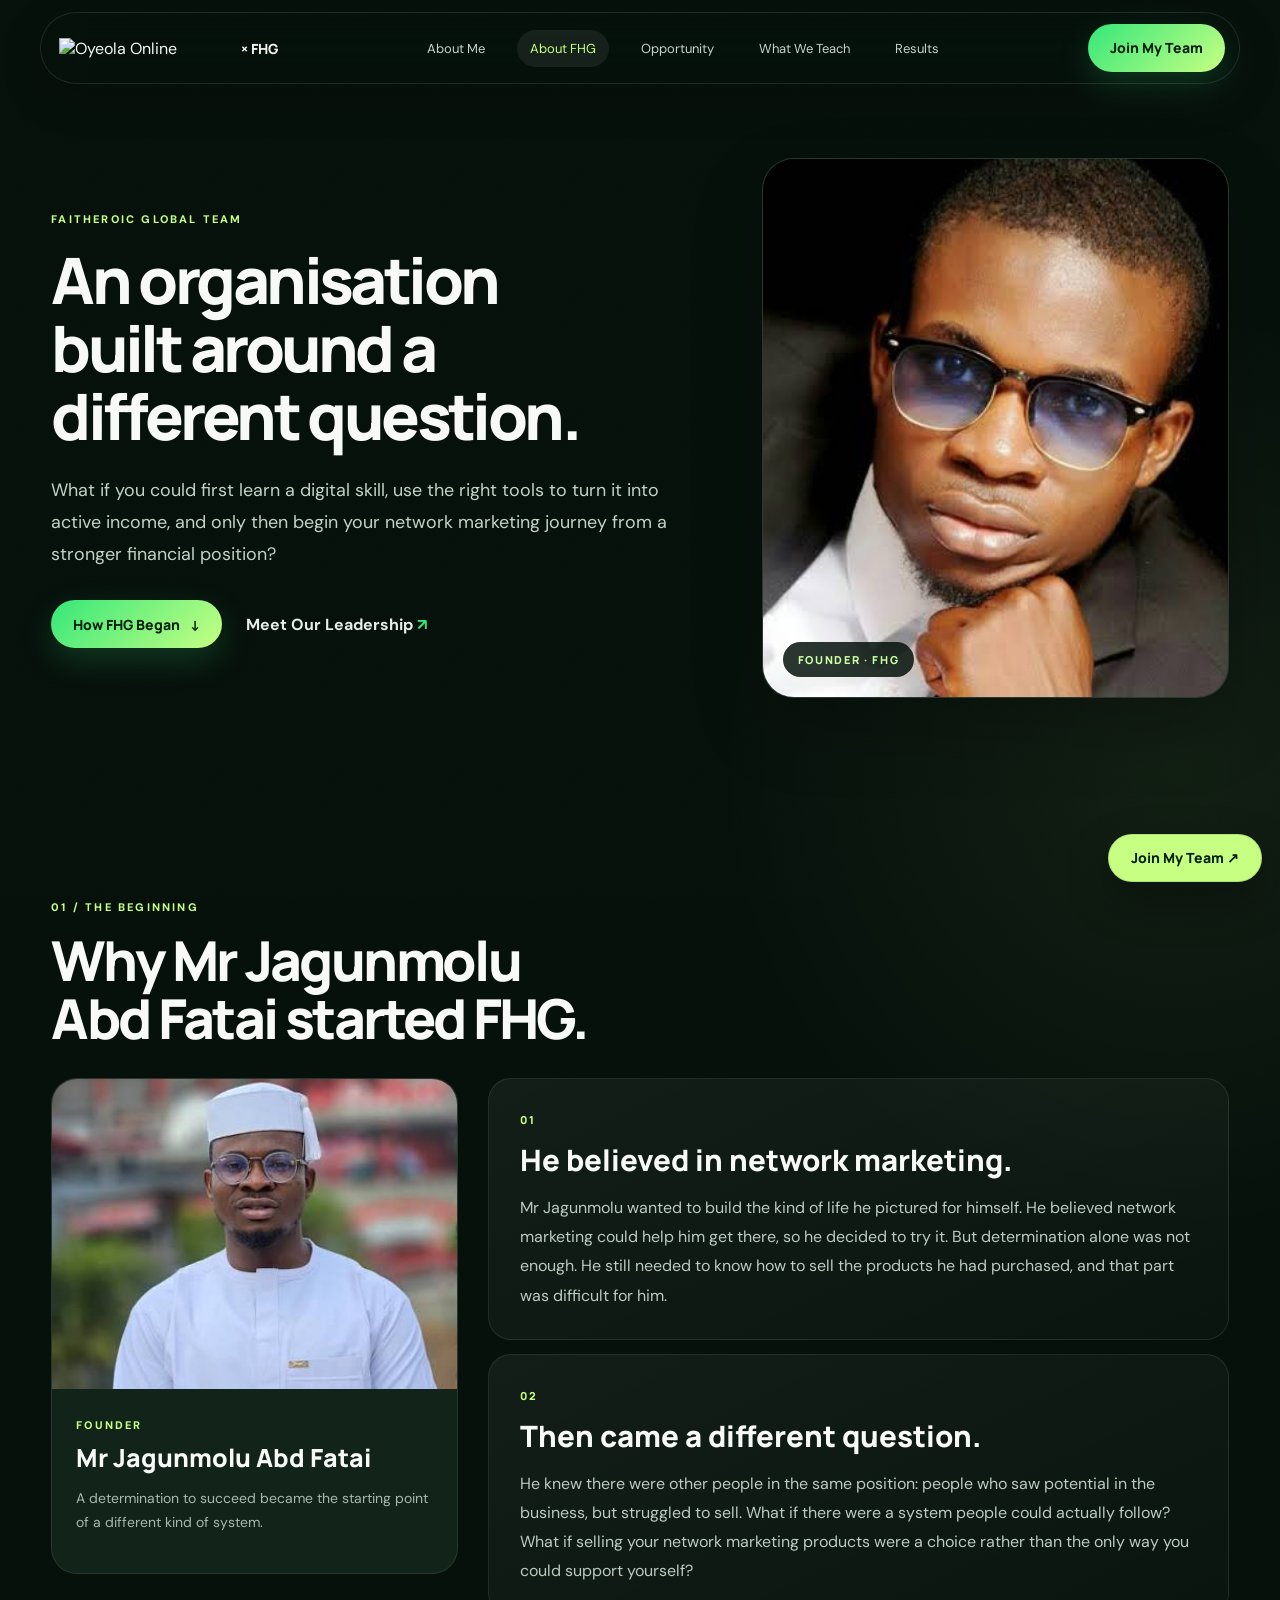
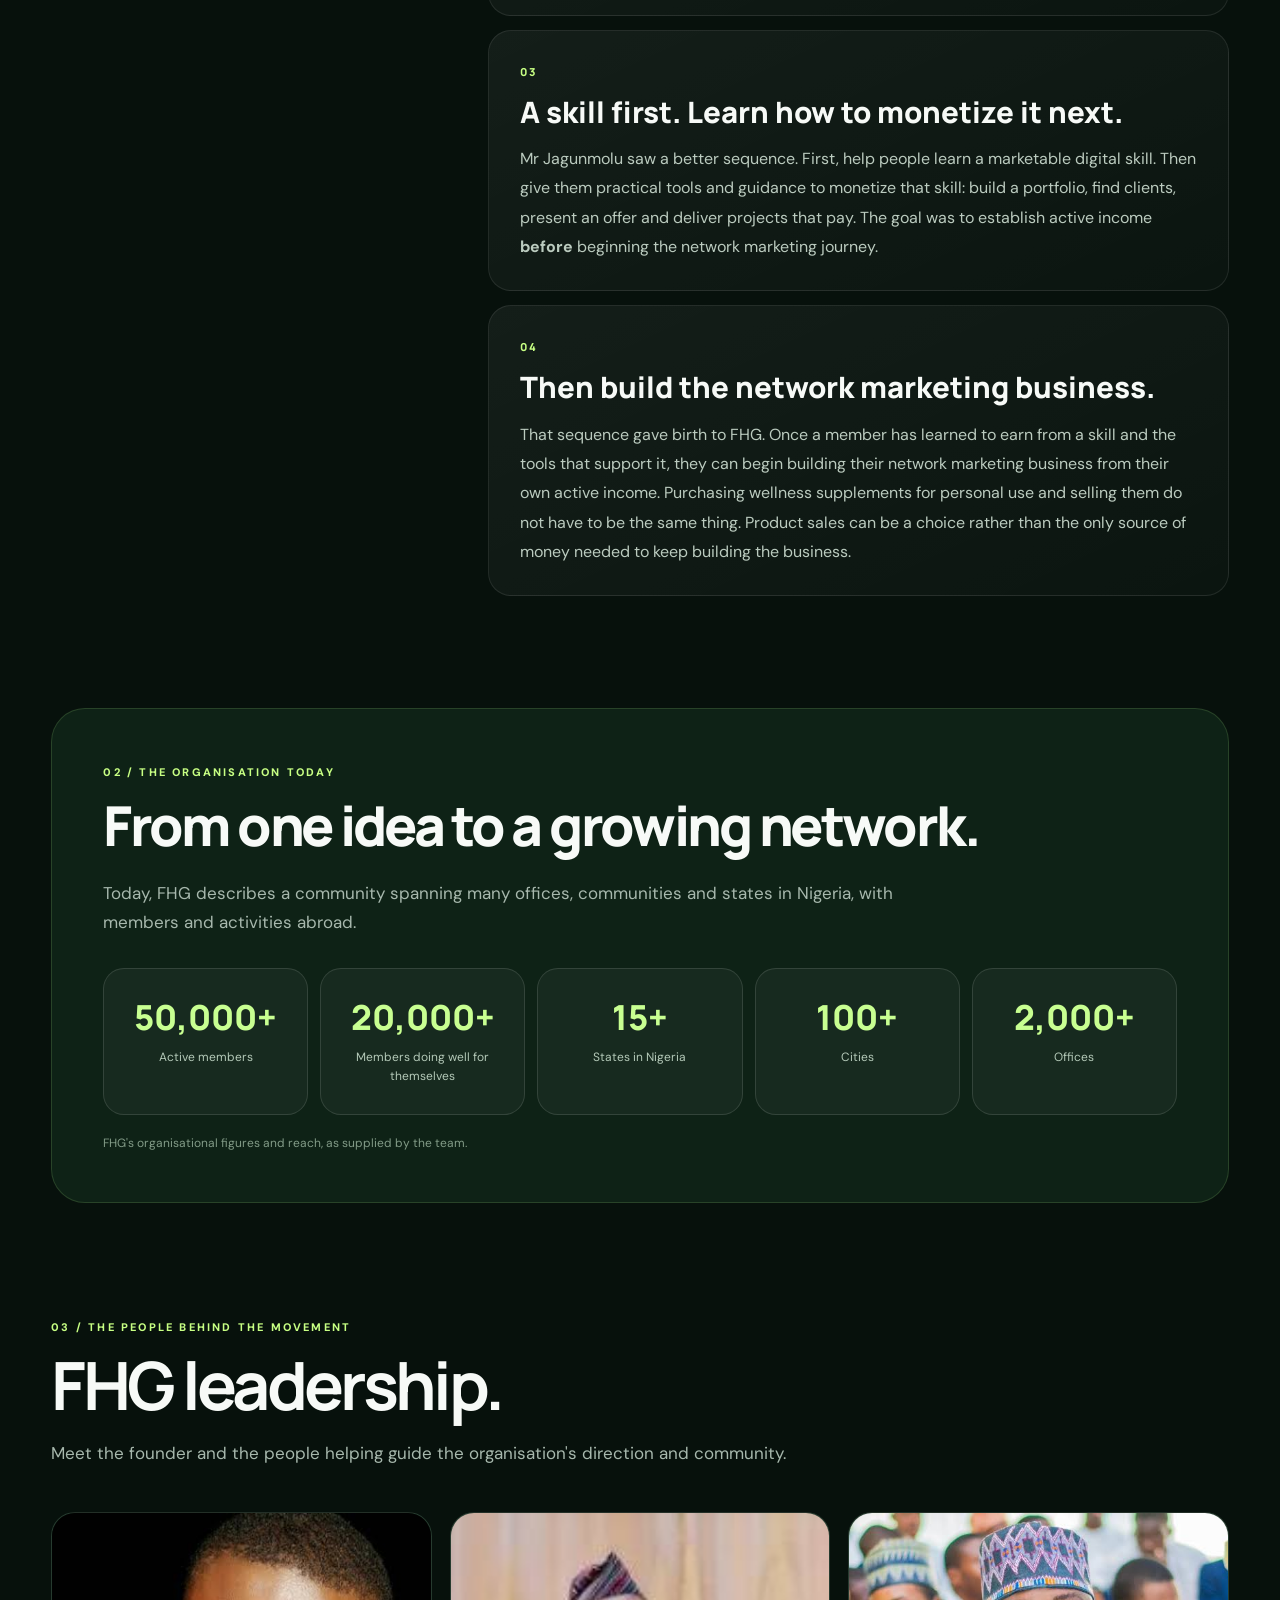
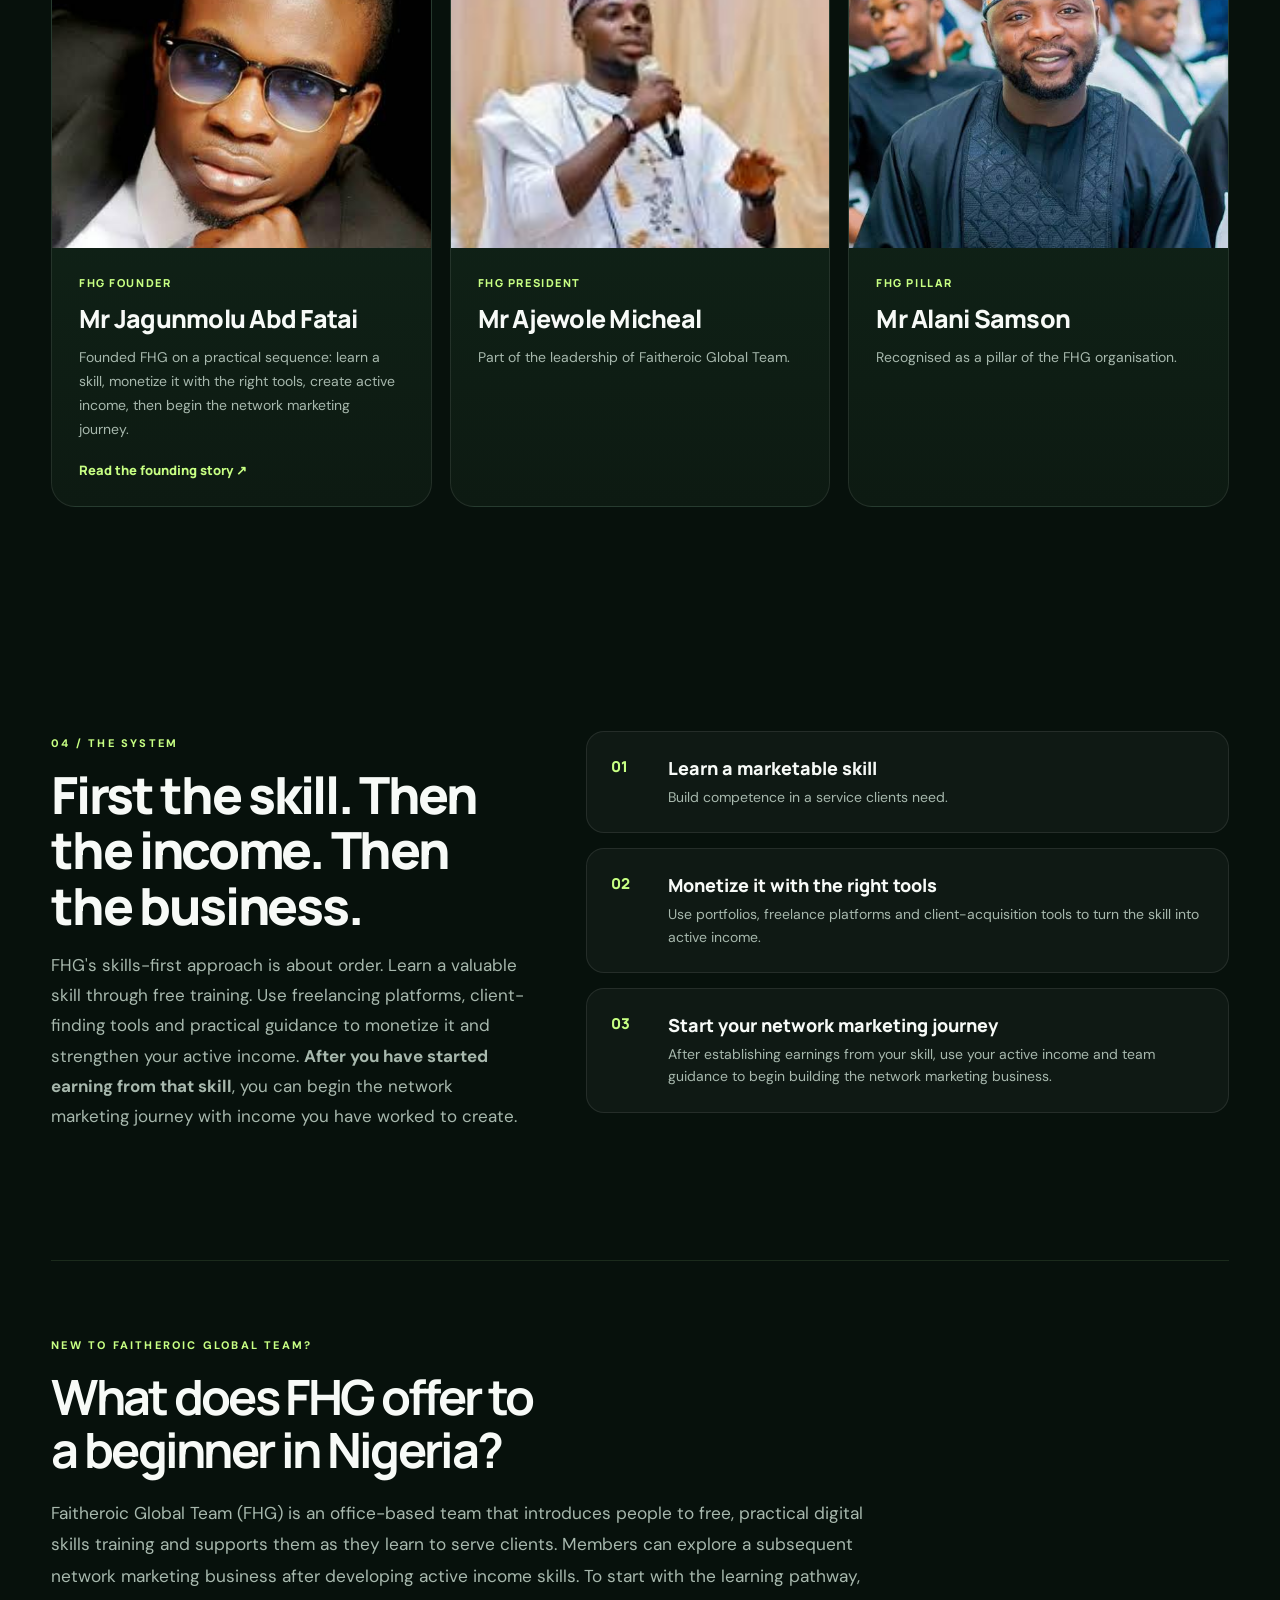
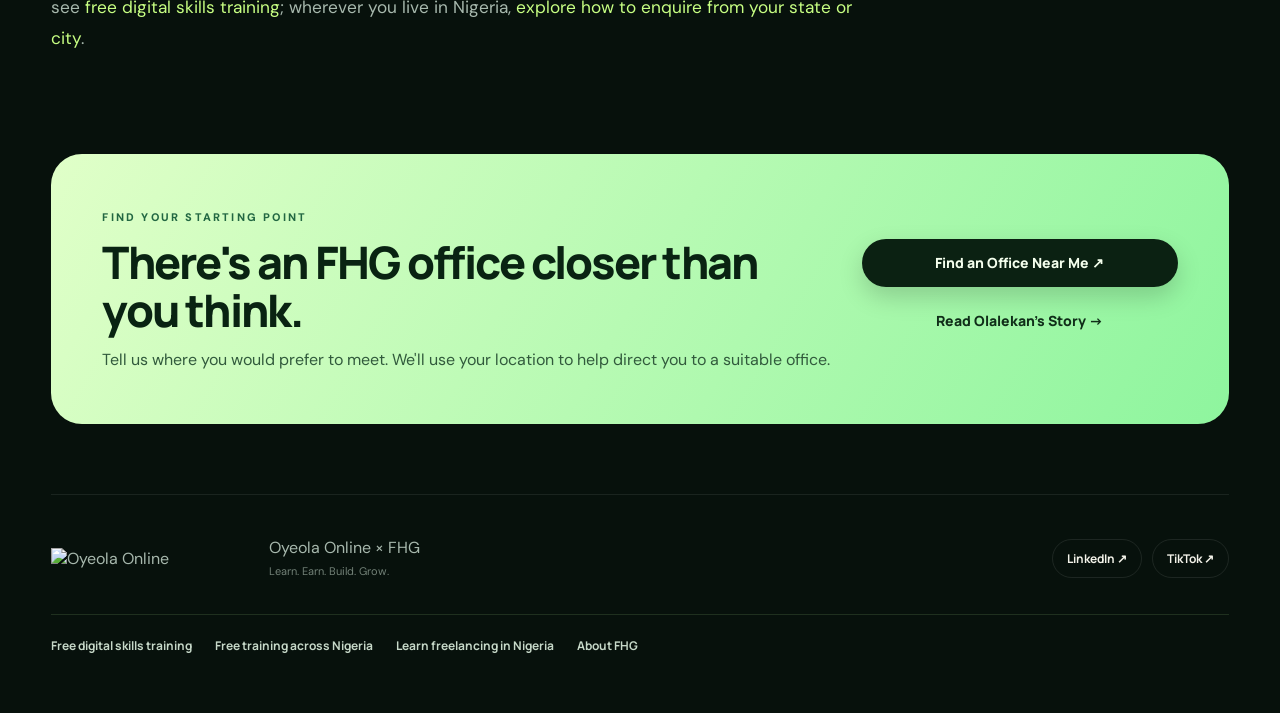
==== commit 3b6c3bfb: "Correct SEO targeting to all Nigeria; remove Lagos-focused discovery links" ====
--- a/about-fhg.html
+++ b/about-fhg.html
@@ -80,10 +80,10 @@
   <div><span class="kicker">04 / The system</span><h2>First the skill. Then the income. Then the business.</h2><p>FHG's skills-first approach is about order. Learn a valuable skill through free training. Use freelancing platforms, client-finding tools and practical guidance to monetize it and strengthen your active income. <strong>After you have started earning from that skill</strong>, you can begin the network marketing journey with income you have worked to create.</p></div>
   <div class="fhg-philosophy-steps"><article><b>01</b><strong>Learn a marketable skill</strong><p>Build competence in a service clients need.</p></article><article><b>02</b><strong>Monetize it with the right tools</strong><p>Use portfolios, freelance platforms and client-acquisition tools to turn the skill into active income.</p></article><article><b>03</b><strong>Start your network marketing journey</strong><p>After establishing earnings from your skill, use your active income and team guidance to begin building the network marketing business.</p></article></div>
 </section>
-<section class="section seo-discovery compact-section"><div class="section-head"><span class="kicker">New to Faitheroic Global Team?</span><h2>What does FHG offer to a beginner in Nigeria?</h2><p class="section-lead">Faitheroic Global Team (FHG) is an office-based team that introduces people to free, practical digital skills training and supports them as they learn to serve clients. Members can explore a subsequent network marketing business after developing active income skills. To start with the learning pathway, see <a href="services.html">free digital skills training</a>; if you are around Lagos, <a href="digital-skills-training-ikorodu.html">ask about the Ikorodu training location</a>.</p></div></section>
+<section class="section seo-discovery compact-section"><div class="section-head"><span class="kicker">New to Faitheroic Global Team?</span><h2>What does FHG offer to a beginner in Nigeria?</h2><p class="section-lead">Faitheroic Global Team (FHG) is an office-based team that introduces people to free, practical digital skills training and supports them as they learn to serve clients. Members can explore a subsequent network marketing business after developing active income skills. To start with the learning pathway, see <a href="services.html">free digital skills training</a>; wherever you live in Nigeria, <a href="digital-skills-training-nigeria.html">explore how to enquire from your state or city</a>.</p></div></section>
 <section class="results-next-step fhg-about-cta"><div><span class="kicker">Find your starting point</span><h2>There's an FHG office closer than you think.</h2><p>Tell us where you would prefer to meet. We'll use your location to help direct you to a suitable office.</p></div><div class="results-next-actions"><a href="index.html#join" class="btn btn-dark-on-light">Find an Office Near Me ↗</a><a href="about.html" class="results-secondary-link">Read Olalekan's Story →</a></div></section>
 </main>
-<footer class="social-footer"><img src="https://raw.githubusercontent.com/damolax/Oyeola-Web/main/assets/logos/logo-horizontal-dark.svg" alt="Oyeola Online"><div class="footer-copy"><p>Oyeola Online × FHG</p><small>Learn. Earn. Build. Grow.</small></div><div class="footer-socials"><a href="https://www.linkedin.com/in/olalekan-oyekunle/" target="_blank" rel="noopener">LinkedIn ↗</a><a href="https://www.tiktok.com/@oyeola2001" target="_blank" rel="noopener">TikTok ↗</a></div><nav class="footer-seo-links" aria-label="Helpful guides"><a href="services.html">Free digital skills training</a><a href="digital-skills-training-ikorodu.html">Training in Ikorodu, Lagos</a><a href="learn-freelancing-nigeria.html">Learn freelancing in Nigeria</a><a href="about-fhg.html">About FHG</a></nav></footer>
+<footer class="social-footer"><img src="https://raw.githubusercontent.com/damolax/Oyeola-Web/main/assets/logos/logo-horizontal-dark.svg" alt="Oyeola Online"><div class="footer-copy"><p>Oyeola Online × FHG</p><small>Learn. Earn. Build. Grow.</small></div><div class="footer-socials"><a href="https://www.linkedin.com/in/olalekan-oyekunle/" target="_blank" rel="noopener">LinkedIn ↗</a><a href="https://www.tiktok.com/@oyeola2001" target="_blank" rel="noopener">TikTok ↗</a></div><nav class="footer-seo-links" aria-label="Helpful guides"><a href="services.html">Free digital skills training</a><a href="digital-skills-training-nigeria.html">Free training across Nigeria</a><a href="learn-freelancing-nigeria.html">Learn freelancing in Nigeria</a><a href="about-fhg.html">About FHG</a></nav></footer>
 <script src="app.js"></script>
 <a class="floating-join" href="index.html#join">Join My Team ↗</a>
 </body></html>
--- a/styles.css
+++ b/styles.css
@@ -1489,3 +1489,68 @@
 @media (prefers-reduced-motion:reduce){
   .team-proof-slider .testimonial-track,.result-carousel .result-carousel-track{scroll-behavior:auto}
 }
+
+
+/* 2026 search-discovery enhancements: practical guides, internal navigation */
+.seo-discovery {border-top:1px solid rgba(188,255,155,.11);scroll-margin-top:100px}
+.seo-discovery .section-head {max-width:850px;margin-bottom:28px}
+.seo-discovery .section-head h2 {font-size:clamp(29px,3.8vw,50px);line-height:1.09}
+.seo-discovery .section-lead {max-width:830px;font-size:clamp(15px,1.35vw,18px);line-height:1.8}
+.seo-discovery .section-lead a,.seo-guide-section p a {color:var(--lime);text-underline-offset:4px;text-decoration-thickness:1px}
+.seo-link-cards {display:grid;grid-template-columns:repeat(2,minmax(0,1fr));gap:16px}
+.seo-link-cards article {padding:clamp(22px,3vw,34px);background:linear-gradient(145deg,rgba(42,78,49,.3),rgba(11,26,17,.92));border:1px solid rgba(193,255,165,.16);border-radius:24px;display:flex;flex-direction:column;align-items:flex-start;min-width:0}
+.seo-link-cards article>span {color:var(--lime);font:800 11px/1.4 Manrope,sans-serif;text-transform:uppercase;letter-spacing:.11em}
+.seo-link-cards h3 {font:800 clamp(21px,2.2vw,27px)/1.2 Manrope,sans-serif;margin:13px 0}
+.seo-link-cards p {color:var(--muted);font-size:15px;line-height:1.7;max-width:490px;margin:0 0 22px}
+.seo-link-cards a {color:var(--lime);font-weight:800;font-size:14px;line-height:1.4;text-decoration:none;margin-top:auto}
+.seo-link-cards a:hover,.footer-seo-links a:hover {text-decoration:underline;text-underline-offset:5px}
+.seo-inline-actions {display:flex;align-items:center;flex-wrap:wrap;gap:18px}
+.footer-seo-links {grid-column:1/-1;display:flex;flex-wrap:wrap;gap:10px 23px;align-items:center;border-top:1px solid rgba(194,255,163,.13);margin-top:6px;padding-top:22px}
+.footer-seo-links a {font:700 12px/1.5 Manrope,sans-serif;color:#c6d8c8;text-decoration:none}
+.seo-guide-page {padding-top:115px}
+.seo-guide-page .section {scroll-margin-top:110px}
+.seo-guide-hero {padding-top:clamp(30px,6vw,68px) !important;padding-bottom:clamp(43px,7vw,86px) !important;border-bottom:1px solid rgba(199,255,156,.2)}
+.seo-guide-hero-copy {max-width:950px}
+.seo-guide-hero h1 {font:800 clamp(40px,5.9vw,77px)/1.07 Manrope,sans-serif;letter-spacing:-.045em;max-width:890px;margin:18px 0 24px;text-wrap:balance}
+.seo-guide-hero .section-lead {font-size:clamp(16px,1.5vw,20px);line-height:1.75;color:#c7d7c9;max-width:850px}
+.seo-guide-hero .hero-actions {margin-top:24px}
+.seo-guide-section {padding-top:clamp(40px,5.6vw,75px) !important;padding-bottom:clamp(38px,5.6vw,75px) !important}
+.seo-guide-section>.section-head {max-width:870px;margin-bottom:26px}
+.seo-guide-section h2 {font-size:clamp(31px,3.7vw,49px);line-height:1.13;margin:12px 0}
+.seo-guide-section .section-lead {max-width:850px;line-height:1.8;font-size:clamp(15px,1.4vw,18px)}
+.seo-guide-grid {display:grid;grid-template-columns:repeat(2,minmax(0,1fr));gap:15px}
+.seo-guide-grid article {border:1px solid var(--line);border-radius:22px;background:linear-gradient(155deg,#122b1b,#101d14);padding:clamp(22px,3vw,31px);min-width:0}
+.seo-guide-grid h3 {font:800 clamp(20px,2.2vw,25px)/1.2 Manrope,sans-serif;margin:0 0 13px}
+.seo-guide-grid p,.seo-steps p,.seo-location-panel p,.seo-guide-cta p {font-size:clamp(15px,1.35vw,17px);color:var(--muted);line-height:1.75;margin:0}
+.seo-steps {display:grid;gap:14px}
+.seo-steps article {display:grid;grid-template-columns:55px 1fr;gap:16px;border:1px solid var(--line);background:rgba(255,255,255,.025);border-radius:18px;padding:24px;align-items:start}
+.seo-steps article>span {display:grid;place-items:center;height:42px;width:42px;border-radius:50%;background:rgba(39,224,111,.13);color:var(--lime);font:800 13px Manrope}
+.seo-steps h3 {font:800 22px/1.3 Manrope,sans-serif;margin:2px 0 9px}
+.seo-guide-note {font-size:15px !important;line-height:1.85;margin-top:20px !important}
+.seo-location-panel {display:block;border-radius:28px;border:1px solid rgba(191,255,158,.16);background:linear-gradient(145deg,#153820,#0c1d14);padding:clamp(26px,5vw,52px) !important}
+.seo-location-panel>div {max-width:800px}
+.seo-location-panel h2 {margin:14px 0 18px}
+.seo-location-panel p+p {margin-top:16px}
+.seo-location-panel .btn {margin-top:26px}
+.seo-guide-faq {border-top:1px solid var(--line);max-width:970px}
+.seo-guide-faq details {border-bottom:1px solid var(--line);padding:17px 0}
+.seo-guide-faq summary {font:800 17px/1.5 Manrope,sans-serif;cursor:pointer;list-style:none;display:flex;gap:20px;align-items:center;justify-content:space-between}
+.seo-guide-faq summary::after {content:"+";color:var(--lime);font-size:25px;line-height:1}
+.seo-guide-faq details[open] summary::after {content:"−"}
+.seo-guide-faq p {color:var(--muted);line-height:1.8;max-width:780px;margin:13px 0 0}
+.seo-guide-cta {display:flex;align-items:center;justify-content:space-between;gap:28px;border:1px solid rgba(172,247,146,.24);border-radius:30px;padding:clamp(26px,5vw,55px) !important;background:linear-gradient(135deg,#163821,#0b2013)}
+.seo-guide-cta>div {max-width:690px}
+.seo-guide-cta h2 {font:800 clamp(29px,3.5vw,49px)/1.13 Manrope,sans-serif;letter-spacing:-.04em;margin:12px 0 16px}
+.seo-guide-cta .btn {flex:0 0 auto}
+@media (max-width:750px){
+ .seo-link-cards,.seo-guide-grid {grid-template-columns:1fr}
+ .seo-guide-page {padding-top:90px}
+ .seo-guide-hero h1 {font-size:clamp(37px,9vw,54px)}
+ .seo-guide-hero .hero-actions {gap:18px;flex-wrap:wrap}
+ .seo-steps article {padding:18px;grid-template-columns:42px 1fr;gap:12px}
+ .seo-steps h3 {font-size:19px}
+ .seo-guide-faq summary {font-size:16px}
+ .seo-guide-cta {flex-direction:column;align-items:stretch;border-radius:24px}
+ .seo-guide-cta .btn {align-self:flex-start}
+ .footer-seo-links {gap:12px 19px}
+}
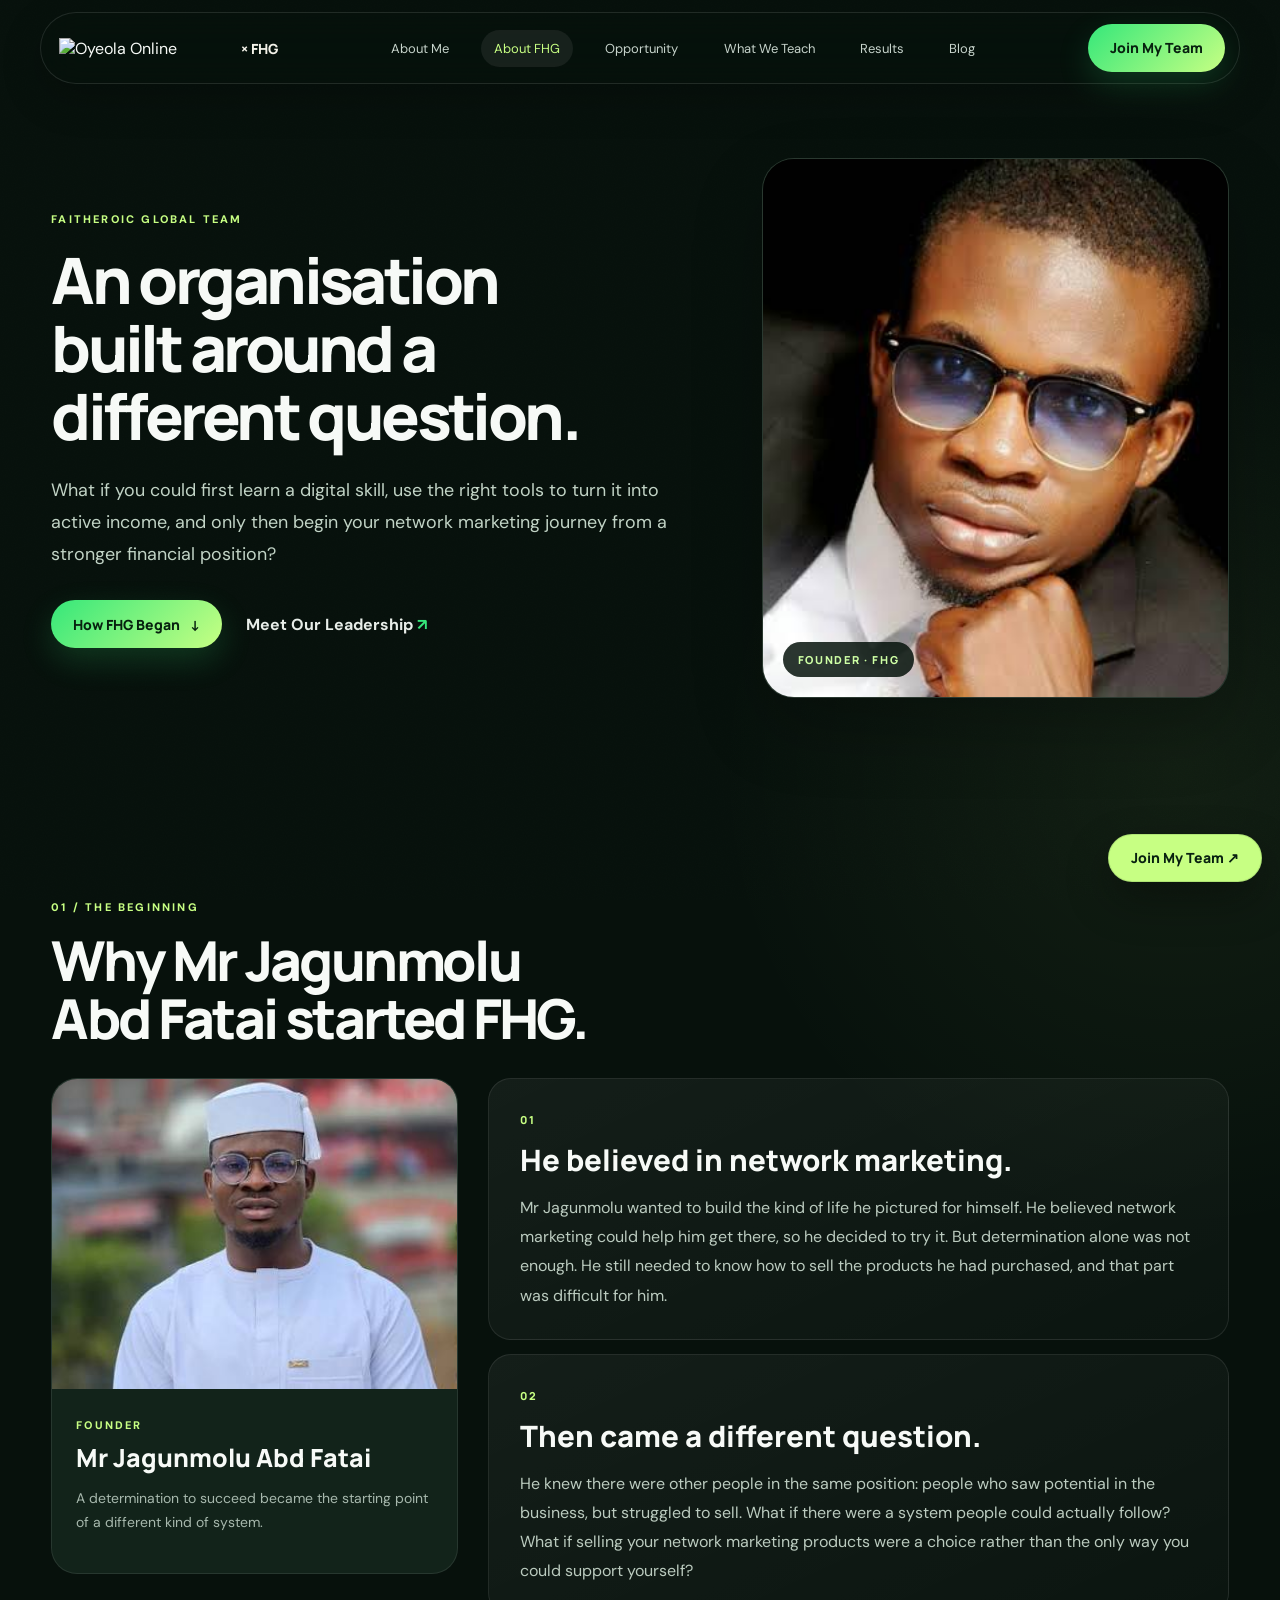
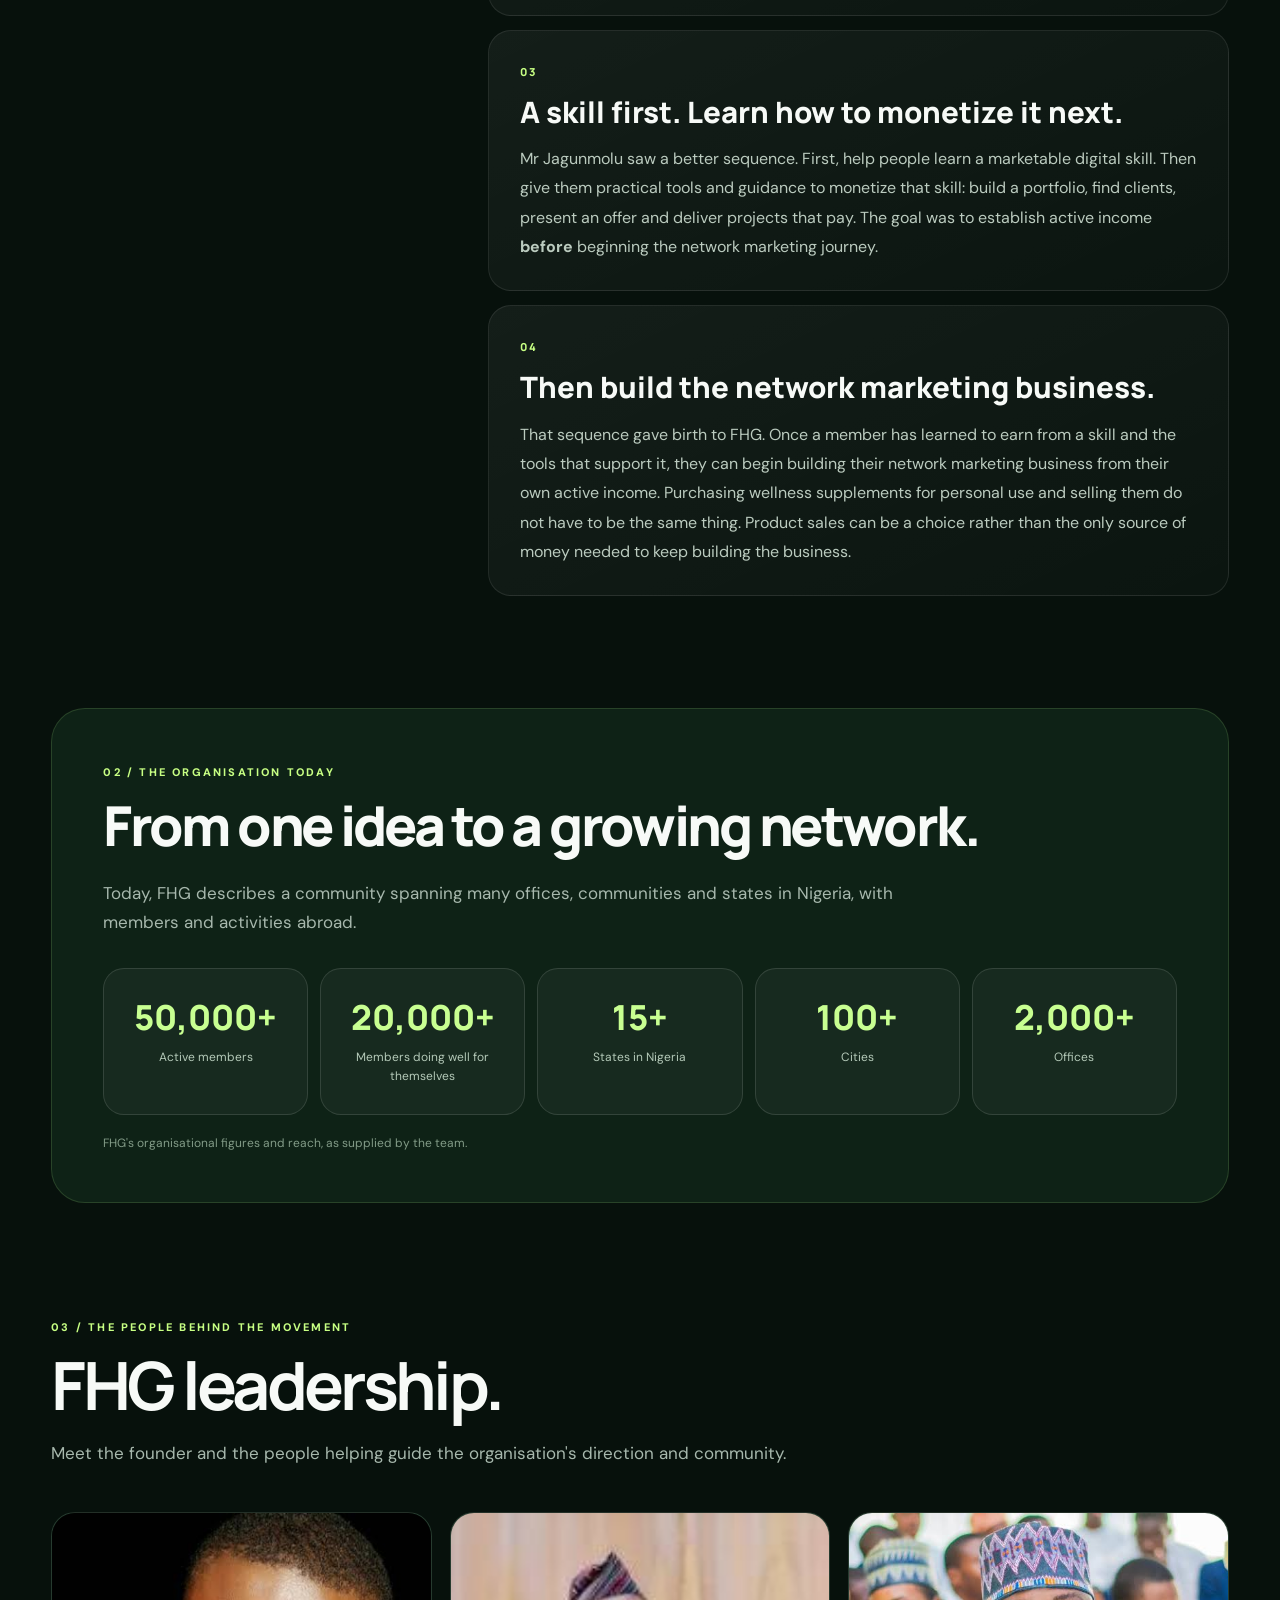
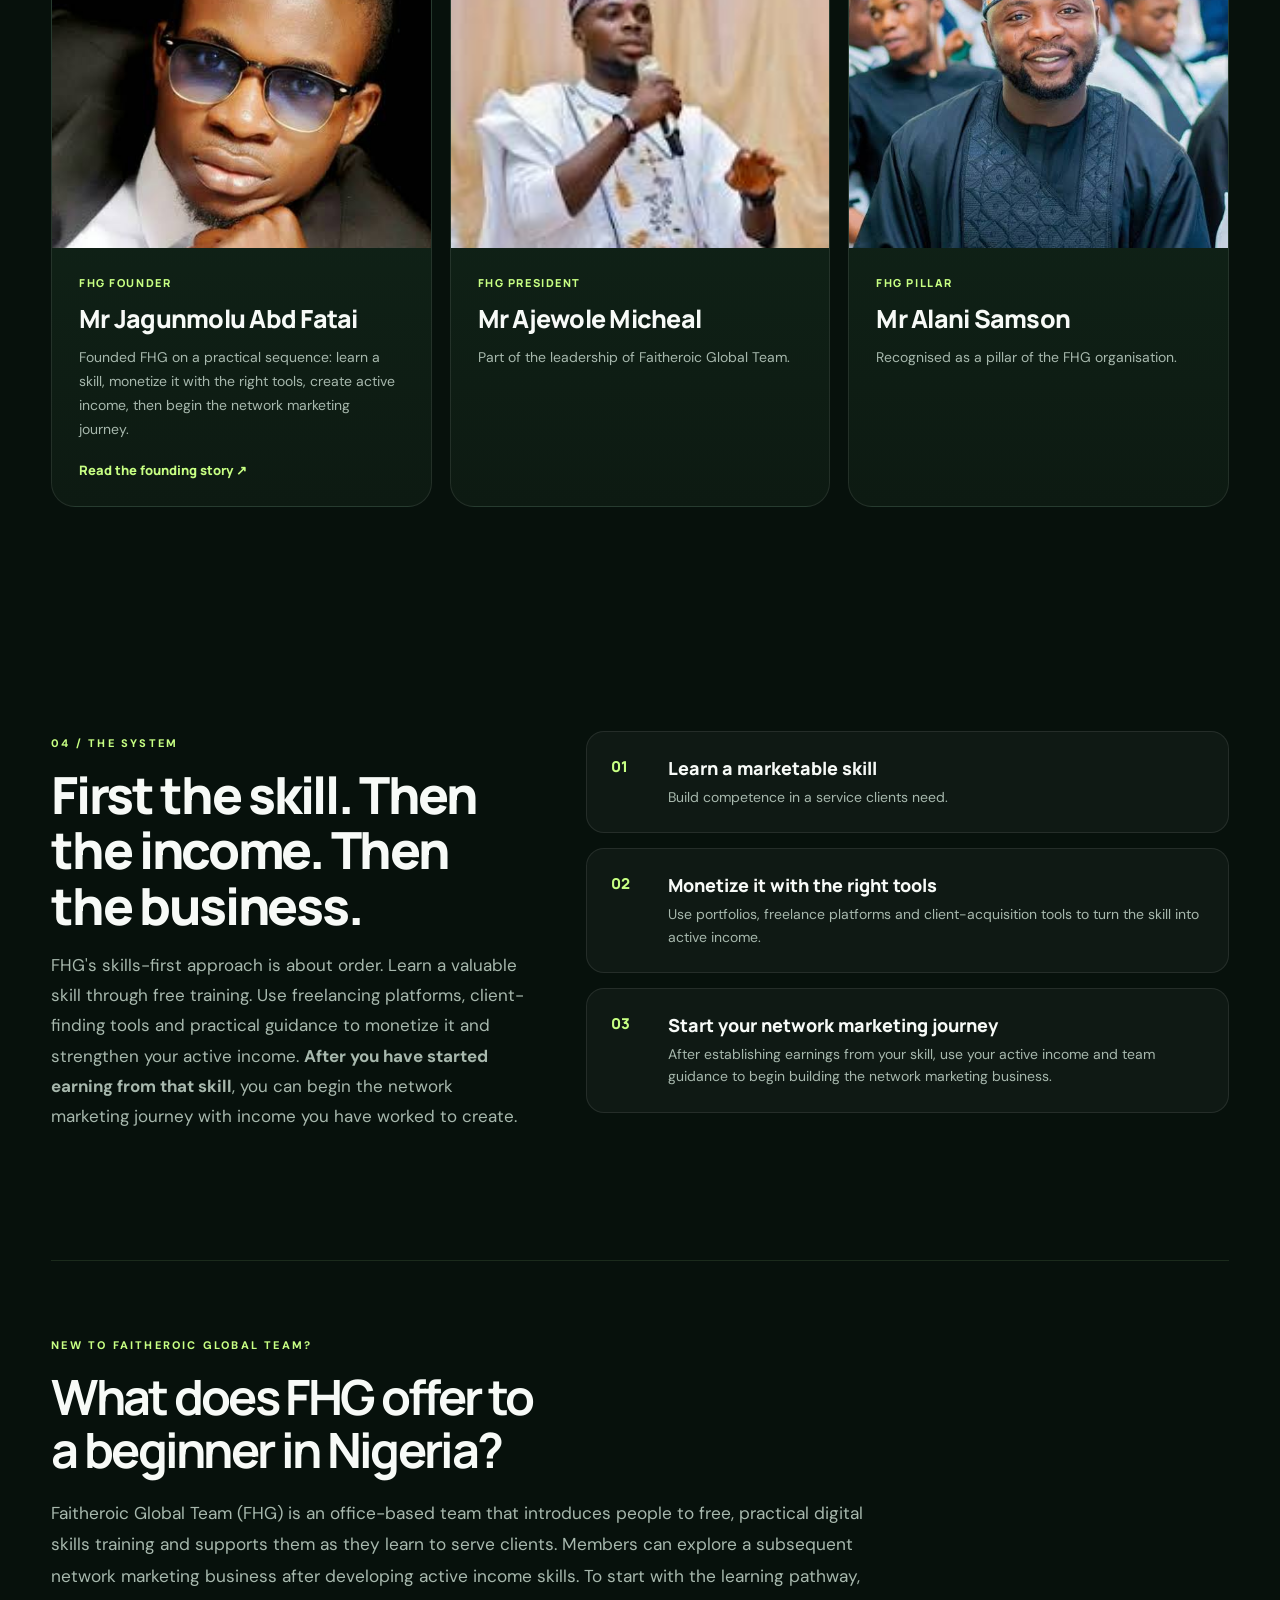
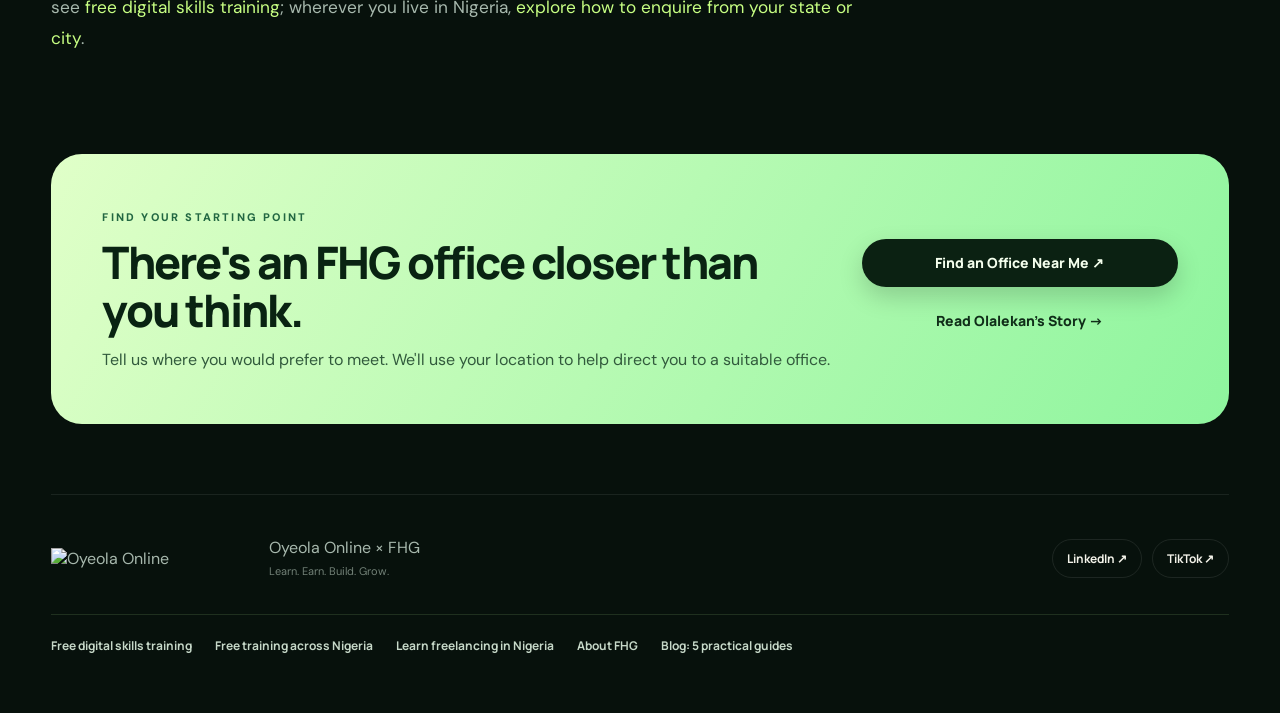
==== commit 60866bf6: "Add blog navigation and nationwide training links: about-fhg.html" ====
--- a/about-fhg.html
+++ b/about-fhg.html
@@ -30,7 +30,7 @@
 <body><div class="noise"></div>
 <header class="site-header">
   <a href="index.html" class="brand brand-combo"><img src="https://raw.githubusercontent.com/damolax/Oyeola-Web/main/assets/logos/logo-horizontal-dark.svg" alt="Oyeola Online"><span>× FHG</span></a>
-  <nav class="desktop-nav"><a href="about.html">About Me</a><a href="about-fhg.html" aria-current="page">About FHG</a><a href="opportunity.html">Opportunity</a><a href="services.html">What We Teach</a><a href="testimonials.html">Results</a></nav>
+  <nav class="desktop-nav"><a href="about.html">About Me</a><a href="about-fhg.html" aria-current="page">About FHG</a><a href="opportunity.html">Opportunity</a><a href="services.html">What We Teach</a><a href="testimonials.html">Results</a><a href="blog.html">Blog</a></nav>
   <a class="btn btn-small" href="index.html#join">Join My Team</a>
   <button class="menu-btn" aria-label="Open menu" aria-expanded="false">☰</button>
 </header>
@@ -83,7 +83,7 @@
 <section class="section seo-discovery compact-section"><div class="section-head"><span class="kicker">New to Faitheroic Global Team?</span><h2>What does FHG offer to a beginner in Nigeria?</h2><p class="section-lead">Faitheroic Global Team (FHG) is an office-based team that introduces people to free, practical digital skills training and supports them as they learn to serve clients. Members can explore a subsequent network marketing business after developing active income skills. To start with the learning pathway, see <a href="services.html">free digital skills training</a>; wherever you live in Nigeria, <a href="digital-skills-training-nigeria.html">explore how to enquire from your state or city</a>.</p></div></section>
 <section class="results-next-step fhg-about-cta"><div><span class="kicker">Find your starting point</span><h2>There's an FHG office closer than you think.</h2><p>Tell us where you would prefer to meet. We'll use your location to help direct you to a suitable office.</p></div><div class="results-next-actions"><a href="index.html#join" class="btn btn-dark-on-light">Find an Office Near Me ↗</a><a href="about.html" class="results-secondary-link">Read Olalekan's Story →</a></div></section>
 </main>
-<footer class="social-footer"><img src="https://raw.githubusercontent.com/damolax/Oyeola-Web/main/assets/logos/logo-horizontal-dark.svg" alt="Oyeola Online"><div class="footer-copy"><p>Oyeola Online × FHG</p><small>Learn. Earn. Build. Grow.</small></div><div class="footer-socials"><a href="https://www.linkedin.com/in/olalekan-oyekunle/" target="_blank" rel="noopener">LinkedIn ↗</a><a href="https://www.tiktok.com/@oyeola2001" target="_blank" rel="noopener">TikTok ↗</a></div><nav class="footer-seo-links" aria-label="Helpful guides"><a href="services.html">Free digital skills training</a><a href="digital-skills-training-nigeria.html">Free training across Nigeria</a><a href="learn-freelancing-nigeria.html">Learn freelancing in Nigeria</a><a href="about-fhg.html">About FHG</a></nav></footer>
+<footer class="social-footer"><img src="https://raw.githubusercontent.com/damolax/Oyeola-Web/main/assets/logos/logo-horizontal-dark.svg" alt="Oyeola Online"><div class="footer-copy"><p>Oyeola Online × FHG</p><small>Learn. Earn. Build. Grow.</small></div><div class="footer-socials"><a href="https://www.linkedin.com/in/olalekan-oyekunle/" target="_blank" rel="noopener">LinkedIn ↗</a><a href="https://www.tiktok.com/@oyeola2001" target="_blank" rel="noopener">TikTok ↗</a></div><nav class="footer-seo-links" aria-label="Helpful guides"><a href="services.html">Free digital skills training</a><a href="digital-skills-training-nigeria.html">Free training across Nigeria</a><a href="learn-freelancing-nigeria.html">Learn freelancing in Nigeria</a><a href="about-fhg.html">About FHG</a><a href="blog.html">Blog: 5 practical guides</a></nav></footer>
 <script src="app.js"></script>
 <a class="floating-join" href="index.html#join">Join My Team ↗</a>
 </body></html>
--- a/styles.css
+++ b/styles.css
@@ -1554,3 +1554,123 @@
  .seo-guide-cta .btn {align-self:flex-start}
  .footer-seo-links {gap:12px 19px}
 }
+
+
+/* ================== FHG Journal: five nationwide articles ================== */
+.blog-home-page,.blog-post-page{color:var(--text)}
+.blog-home-page a,.blog-post-page a{outline-offset:4px}
+.blog-hub-hero,.blog-hub-content,.blog-more-guides,.blog-cta-section,.blog-article,.blog-bottom-nav{width:min(92%,var(--max,1200px));margin-inline:auto}
+.blog-hub-hero{padding:clamp(150px,15vw,205px) 0 clamp(62px,8vw,115px);border-bottom:1px solid var(--line);position:relative}
+.blog-hub-hero .kicker,.blog-article .kicker,.blog-more-guides .kicker{color:var(--lime)}
+.blog-hub-hero h1{font:800 clamp(44px,6.35vw,88px)/1.06 Manrope,sans-serif;letter-spacing:-.055em;max-width:960px;margin:23px 0;word-wrap:break-word}
+.blog-hub-hero>p{font-size:clamp(17px,1.55vw,21px);line-height:1.78;color:#c9dacd;max-width:850px}
+.blog-hub-hero .hero-actions{margin-top:32px;display:flex;align-items:center;gap:22px;flex-wrap:wrap}
+.blog-hub-content{padding:clamp(60px,7vw,98px) 0}
+.blog-hub-section-head{max-width:790px;margin-bottom:31px}
+.blog-hub-section-head h2{font:800 clamp(32px,4vw,58px)/1.09 Manrope,sans-serif;letter-spacing:-.046em;margin:15px 0}
+.blog-hub-section-head p{color:var(--muted);font-size:17px;line-height:1.65}
+.blog-card-grid{display:grid;grid-template-columns:repeat(2,minmax(0,1fr));gap:22px}
+.blog-card{overflow:hidden;min-width:0;border:1px solid rgba(206,255,180,.14);border-radius:25px;background:linear-gradient(145deg,#14251a,#0e1a13);display:flex;flex-direction:column;transition:border-color .2s,transform .2s}
+.blog-card:hover{border-color:rgba(187,255,145,.45);transform:translateY(-2px)}
+.blog-card-featured{grid-column:1 / -1;display:grid;grid-template-columns:minmax(0,.94fr) minmax(0,1.06fr)}
+.blog-card-image{width:100%;display:block;overflow:hidden;aspect-ratio:16/9;background:#1a3020}
+.blog-card-featured .blog-card-image{height:100%;min-height:340px;aspect-ratio:auto}
+.blog-card-image img{width:100%;height:100%;display:block;object-fit:cover;transition:transform .35s}
+.blog-card:hover .blog-card-image img{transform:scale(1.025)}
+.blog-card-content{padding:clamp(22px,2.7vw,34px);display:flex;flex-direction:column;align-items:flex-start;flex:1}
+.blog-card-meta{display:flex;gap:16px;flex-wrap:wrap;align-items:center;color:var(--muted);font:800 12px/1.5 Manrope}
+.blog-card-meta span:first-child{color:var(--lime);text-transform:uppercase;letter-spacing:.055em}
+.blog-card h2{font:800 clamp(23px,2.45vw,32px)/1.17 Manrope,sans-serif;letter-spacing:-.035em;margin:18px 0 13px}
+.blog-card-featured h2{font-size:clamp(27px,3.2vw,41px)}
+.blog-card h2 a{color:var(--text);text-decoration:none}
+.blog-card h2 a:hover{text-decoration:underline;text-decoration-color:var(--lime);text-underline-offset:5px}
+.blog-card-content>p{font:400 15px/1.76 "DM Sans",sans-serif;color:var(--muted);margin:0 0 23px}
+.blog-card-read{font:800 14px Manrope;color:var(--lime);margin-top:auto;text-decoration:none}
+.blog-card-read:hover{text-decoration:underline;text-underline-offset:5px}
+.blog-more-guides{display:grid;grid-template-columns:1fr 1fr;gap:45px;padding:clamp(35px,5vw,65px);border:1px solid var(--line);border-radius:27px;background:#112319;margin-bottom:clamp(70px,8vw,110px)}
+.blog-more-guides h2{font:800 clamp(29px,3.2vw,43px)/1.13 Manrope,sans-serif;margin:13px 0 15px}
+.blog-more-guides p{color:var(--muted);font-size:16px;line-height:1.7}
+.blog-related-guides{display:grid;align-content:center;gap:11px}
+.blog-related-guides a{display:flex;justify-content:space-between;gap:15px;color:var(--text);text-decoration:none;background:rgba(255,255,255,.04);border:1px solid var(--line);border-radius:14px;padding:15px 16px;font:700 14px/1.5 Manrope}
+.blog-related-guides a:hover{border-color:var(--lime)}
+.blog-related-guides a span{color:var(--lime)}
+.blog-cta-section{display:flex;justify-content:space-between;gap:35px;align-items:center;padding:clamp(28px,5vw,59px);border-radius:27px;background:linear-gradient(130deg,#18402a,#0c2316);border:1px solid rgba(188,255,155,.25);margin-bottom:90px}
+.blog-cta-section>div{max-width:770px}
+.blog-cta-section h2{font:800 clamp(30px,3.1vw,43px)/1.18 Manrope,sans-serif;margin:15px 0;letter-spacing:-.03em}
+.blog-cta-section p{color:#c7d9cb;font-size:16px;line-height:1.7;margin:0}
+.blog-cta-section .btn{flex-shrink:0}
+.blog-post-page{padding-top:clamp(118px,12vw,150px)}
+.blog-article-hero{max-width:960px;margin-bottom:37px}
+.blog-meta-line{display:flex;align-items:center;flex-wrap:wrap;gap:11px 19px;font:800 12px/1.5 Manrope,sans-serif;text-transform:uppercase;letter-spacing:.065em;color:var(--lime)}
+.blog-meta-line>a{color:var(--cream);text-transform:none;letter-spacing:0;text-decoration:none}
+.blog-meta-line>a:hover{text-decoration:underline}
+.blog-article-hero h1{font:800 clamp(40px,5.4vw,74px)/1.08 Manrope,sans-serif;letter-spacing:-.048em;max-width:980px;margin:24px 0}
+.blog-article-hero .blog-lead{color:#c9d8c9;font-size:clamp(17px,1.58vw,22px);line-height:1.72;max-width:900px}
+.blog-byline{display:flex;align-items:center;gap:10px;color:var(--muted);font:700 13px/1.5 Manrope,sans-serif;margin-top:28px;flex-wrap:wrap}
+.blog-byline a{color:var(--text);text-decoration:none}
+.blog-byline a:hover{text-decoration:underline}
+.blog-hero-image{margin:0 0 55px;border-radius:30px;overflow:hidden;background:#15291c;border:1px solid var(--line);aspect-ratio:2.15/1}
+.blog-hero-image img{width:100%;height:100%;object-fit:cover;display:block}
+.blog-article-layout{display:grid;grid-template-columns:minmax(170px,225px) minmax(0,1fr);align-items:start;gap:clamp(34px,5vw,76px);padding-bottom:90px}
+.blog-jump{position:sticky;top:130px;display:flex;flex-direction:column;gap:13px;padding:21px 15px;border:1px solid var(--line);border-radius:17px;background:rgba(14,32,19,.85);font:700 12px/1.45 Manrope,sans-serif}
+.blog-jump>span{font:800 12px Manrope;color:var(--lime);text-transform:uppercase;letter-spacing:.11em;margin-bottom:4px}
+.blog-jump>a{color:#c2d2c4;text-decoration:none}
+.blog-jump>a:hover{color:var(--lime);text-decoration:underline}
+.blog-prose{min-width:0;max-width:860px;font-size:17px;line-height:1.85;color:#d8e5d9}
+.blog-prose>section{margin:0 0 clamp(35px,4vw,61px);scroll-margin-top:125px}
+.blog-prose h2{font:800 clamp(25px,2.65vw,37px)/1.2 Manrope,sans-serif;letter-spacing:-.03em;color:var(--text);margin:0 0 20px}
+.blog-prose h3{font:800 23px/1.3 Manrope,sans-serif;color:var(--text);margin:30px 0 14px}
+.blog-prose p{margin:0 0 19px;color:#c5d5c8;font:400 clamp(15px,1.4vw,17px)/1.86 "DM Sans",sans-serif}
+.blog-prose strong{color:#f1fbee}
+.blog-prose em{color:#e5e9d5}
+.blog-prose a{color:var(--lime);text-decoration:underline;text-underline-offset:4px}
+.blog-prose .blog-callout{margin:23px 0;border-left:4px solid var(--lime);background:#193324;padding:20px 24px;border-radius:0 15px 15px 0;font-size:15px;line-height:1.8}
+.blog-table-scroll{width:100%;max-width:100%;overflow-x:auto;-webkit-overflow-scrolling:touch;margin:23px 0 27px;border:1px solid rgba(188,255,166,.16);border-radius:16px;scrollbar-color:rgba(181,255,137,.5) transparent}
+.blog-table-scroll table{width:100%;border-collapse:collapse;min-width:550px;color:#d7ead9;background:#102017;font:500 14px/1.55 "DM Sans",sans-serif}
+.blog-table-scroll caption{caption-side:top;text-align:left;font:700 12px/1.5 Manrope,sans-serif;background:#193322;color:#b7d9bc;padding:12px 16px}
+.blog-table-scroll th{background:#21412b;color:#f1fdee;text-align:left;padding:14px 17px;font:800 13px/1.45 Manrope,sans-serif;vertical-align:top}
+.blog-table-scroll td{padding:15px 17px;border-top:1px solid rgba(220,255,211,.08);vertical-align:top}
+.blog-table-scroll tr:nth-child(even) td{background:rgba(255,255,255,.025)}
+.blog-inline-image{margin:36px 0 50px;padding:0}
+.blog-inline-image img{display:block;width:100%;max-height:450px;object-fit:cover;border-radius:19px;border:1px solid rgba(217,255,198,.15)}
+.blog-inline-image figcaption{color:var(--muted);font-size:12px;line-height:1.65;margin:12px 4px}
+.blog-quote{margin:23px 0;padding:24px 26px;border-left:4px solid var(--lime);border-radius:0 16px 16px 0;background:#162d1d;color:#ebf8e9;font:500 17px/1.75 "DM Sans",sans-serif}
+.blog-conclusion{background:linear-gradient(135deg,#193e28,#10261b);padding:clamp(23px,3.5vw,42px);border-radius:24px;border:1px solid rgba(200,255,157,.17);margin-top:45px}
+.blog-conclusion h2{margin:14px 0 19px}
+.blog-conclusion .btn{margin-top:10px}
+.blog-bottom-nav{border-top:1px solid var(--line);padding:25px 0 70px;display:flex;align-items:center;gap:16px 30px;flex-wrap:wrap}
+.blog-bottom-nav>a{color:var(--lime);font:800 14px Manrope;text-decoration:none}
+.blog-bottom-nav>a:hover{text-decoration:underline}
+@media(max-width:950px){
+.blog-card-featured{grid-template-columns:1fr}
+.blog-card-featured .blog-card-image{height:auto;aspect-ratio:16/9;min-height:0}
+.blog-article-layout{grid-template-columns:1fr;gap:25px}
+.blog-jump{position:static;flex-direction:row;flex-wrap:wrap;align-items:center;gap:9px 15px}
+.blog-jump>a{display:inline-block}
+.blog-more-guides{grid-template-columns:1fr;gap:15px}
+}
+@media(max-width:700px){
+.blog-hub-hero,.blog-hub-content,.blog-more-guides,.blog-cta-section,.blog-article,.blog-bottom-nav{width:calc(100% - 28px)}
+.blog-hub-hero{padding-top:130px}
+.blog-hub-hero h1{font-size:clamp(40px,10vw,56px)}
+.blog-card-grid{grid-template-columns:1fr;gap:15px}
+.blog-card{border-radius:19px}
+.blog-card h2{font-size:24px}
+.blog-more-guides{padding:25px;margin-bottom:45px}
+.blog-cta-section{padding:25px;flex-direction:column;align-items:stretch;margin-bottom:45px}
+.blog-cta-section .btn{align-self:flex-start}
+.blog-post-page{padding-top:124px}
+.blog-article-hero h1{font-size:clamp(36px,9vw,52px)}
+.blog-article-hero .blog-lead{font-size:16px}
+.blog-hero-image{aspect-ratio:1.42/1;border-radius:20px;margin-bottom:26px}
+.blog-prose{font-size:15px}
+.blog-prose h2{font-size:clamp(24px,6.7vw,31px)}
+.blog-table-scroll{margin:17px 0 22px}
+.blog-table-scroll table{min-width:515px;font-size:13px}
+.blog-table-scroll td{padding:12px}
+.blog-table-scroll th{padding:13px}
+.blog-jump{padding:16px 15px}
+.blog-article-layout{padding-bottom:50px}
+.blog-bottom-nav{padding-bottom:90px}
+}
+@media(prefers-reduced-motion:reduce){.blog-card,.blog-card-image img{transition:none}}
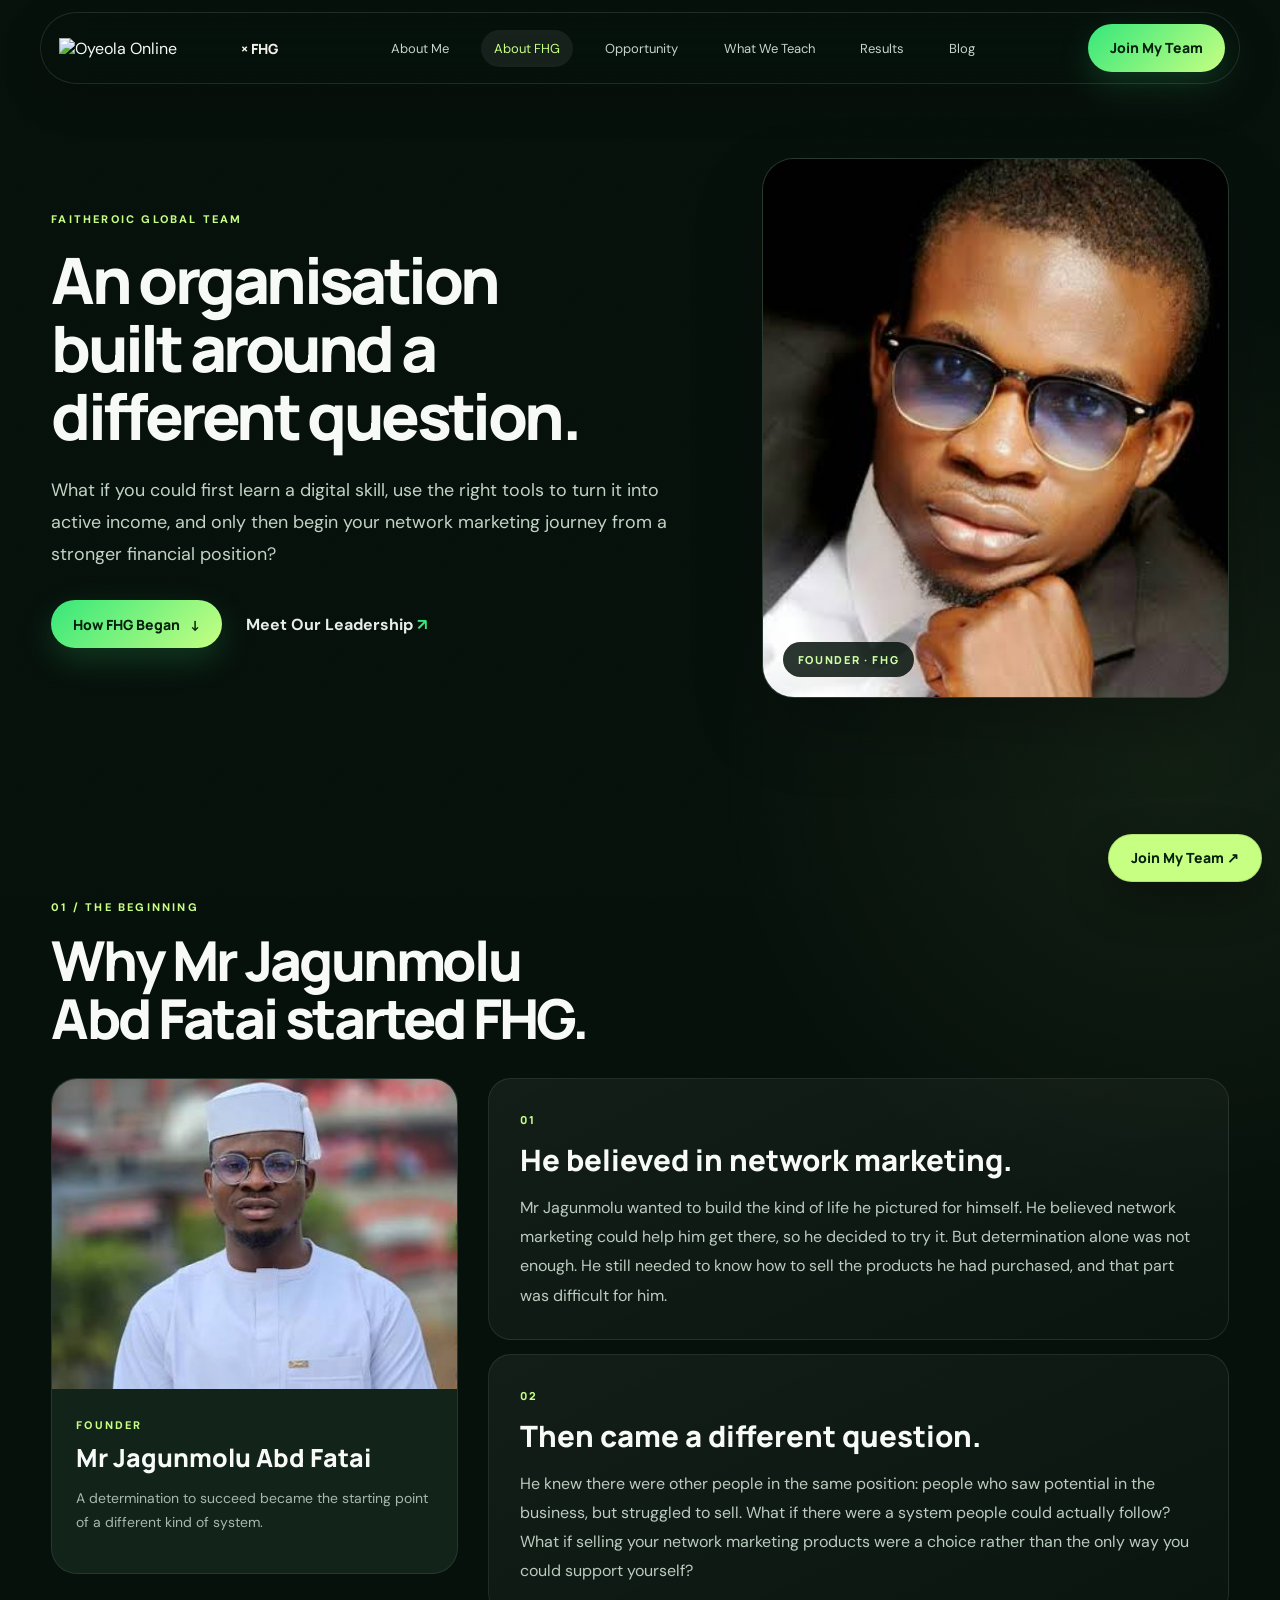
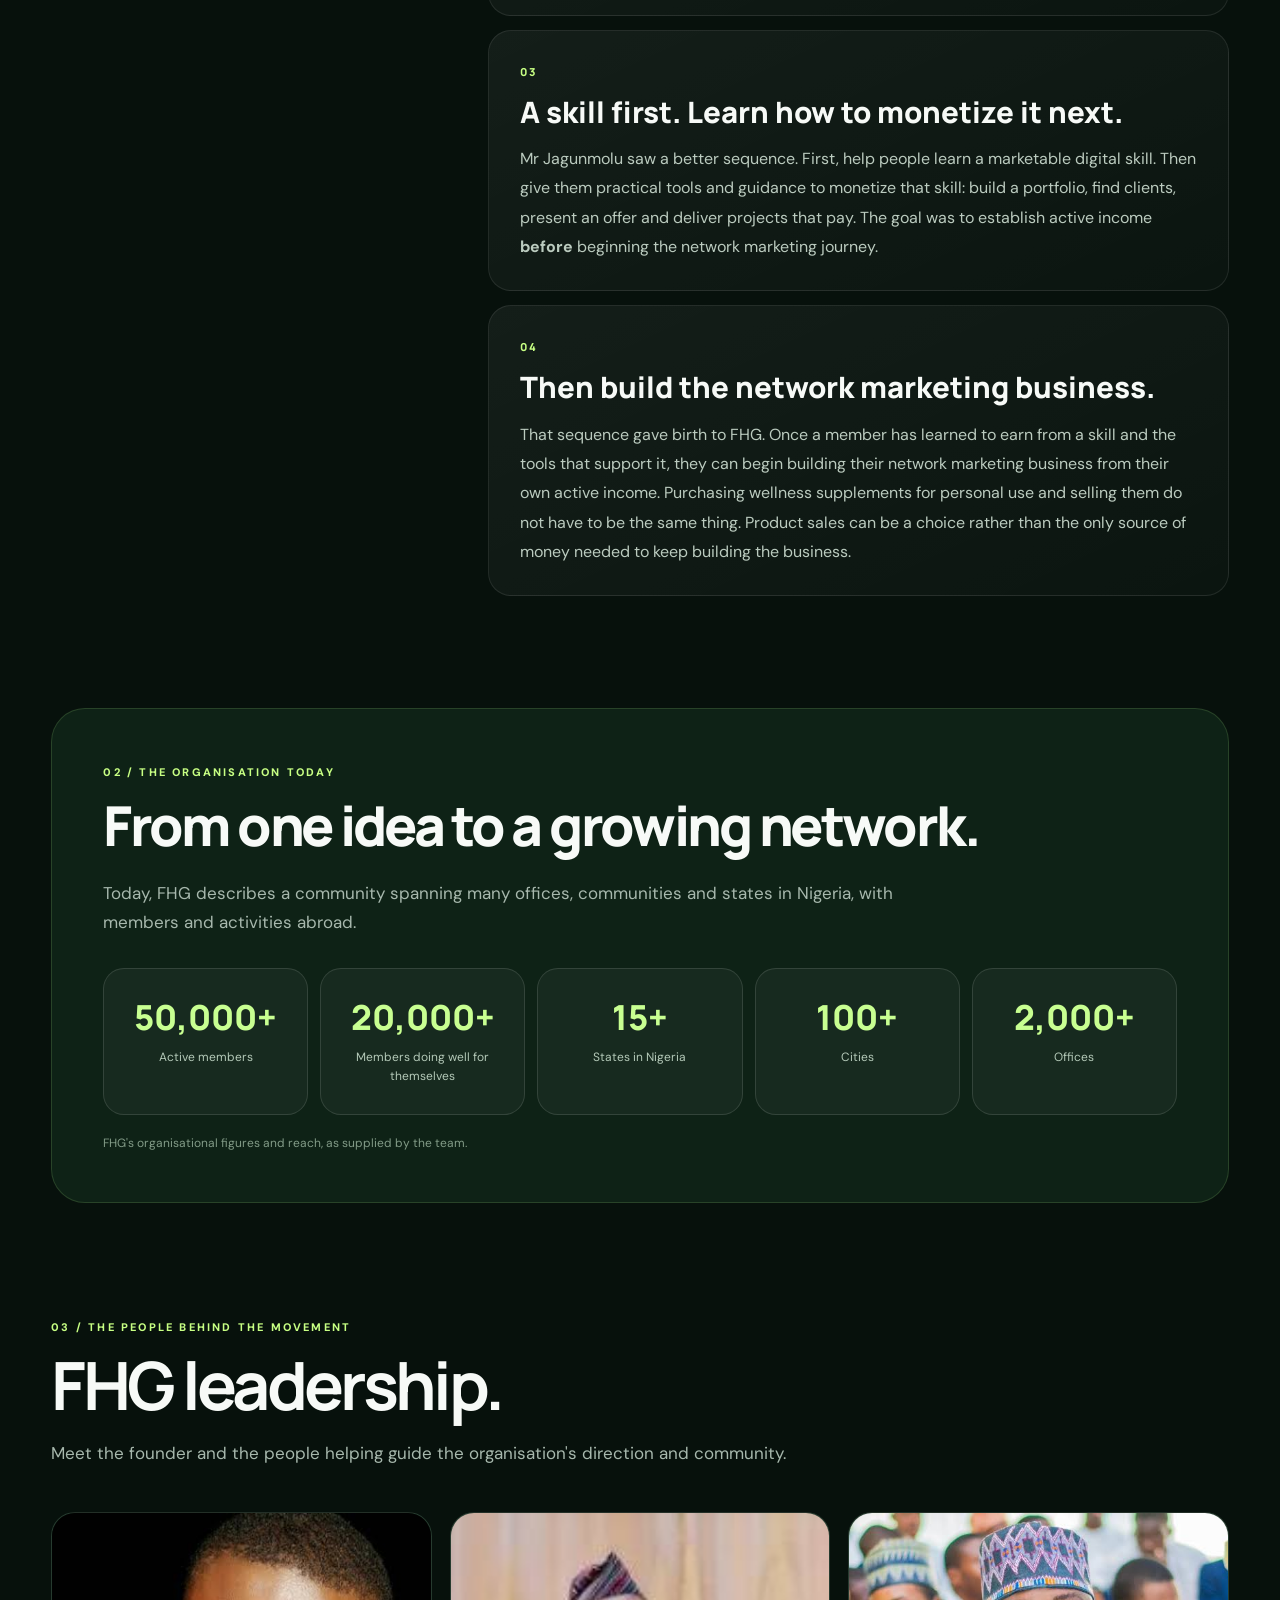
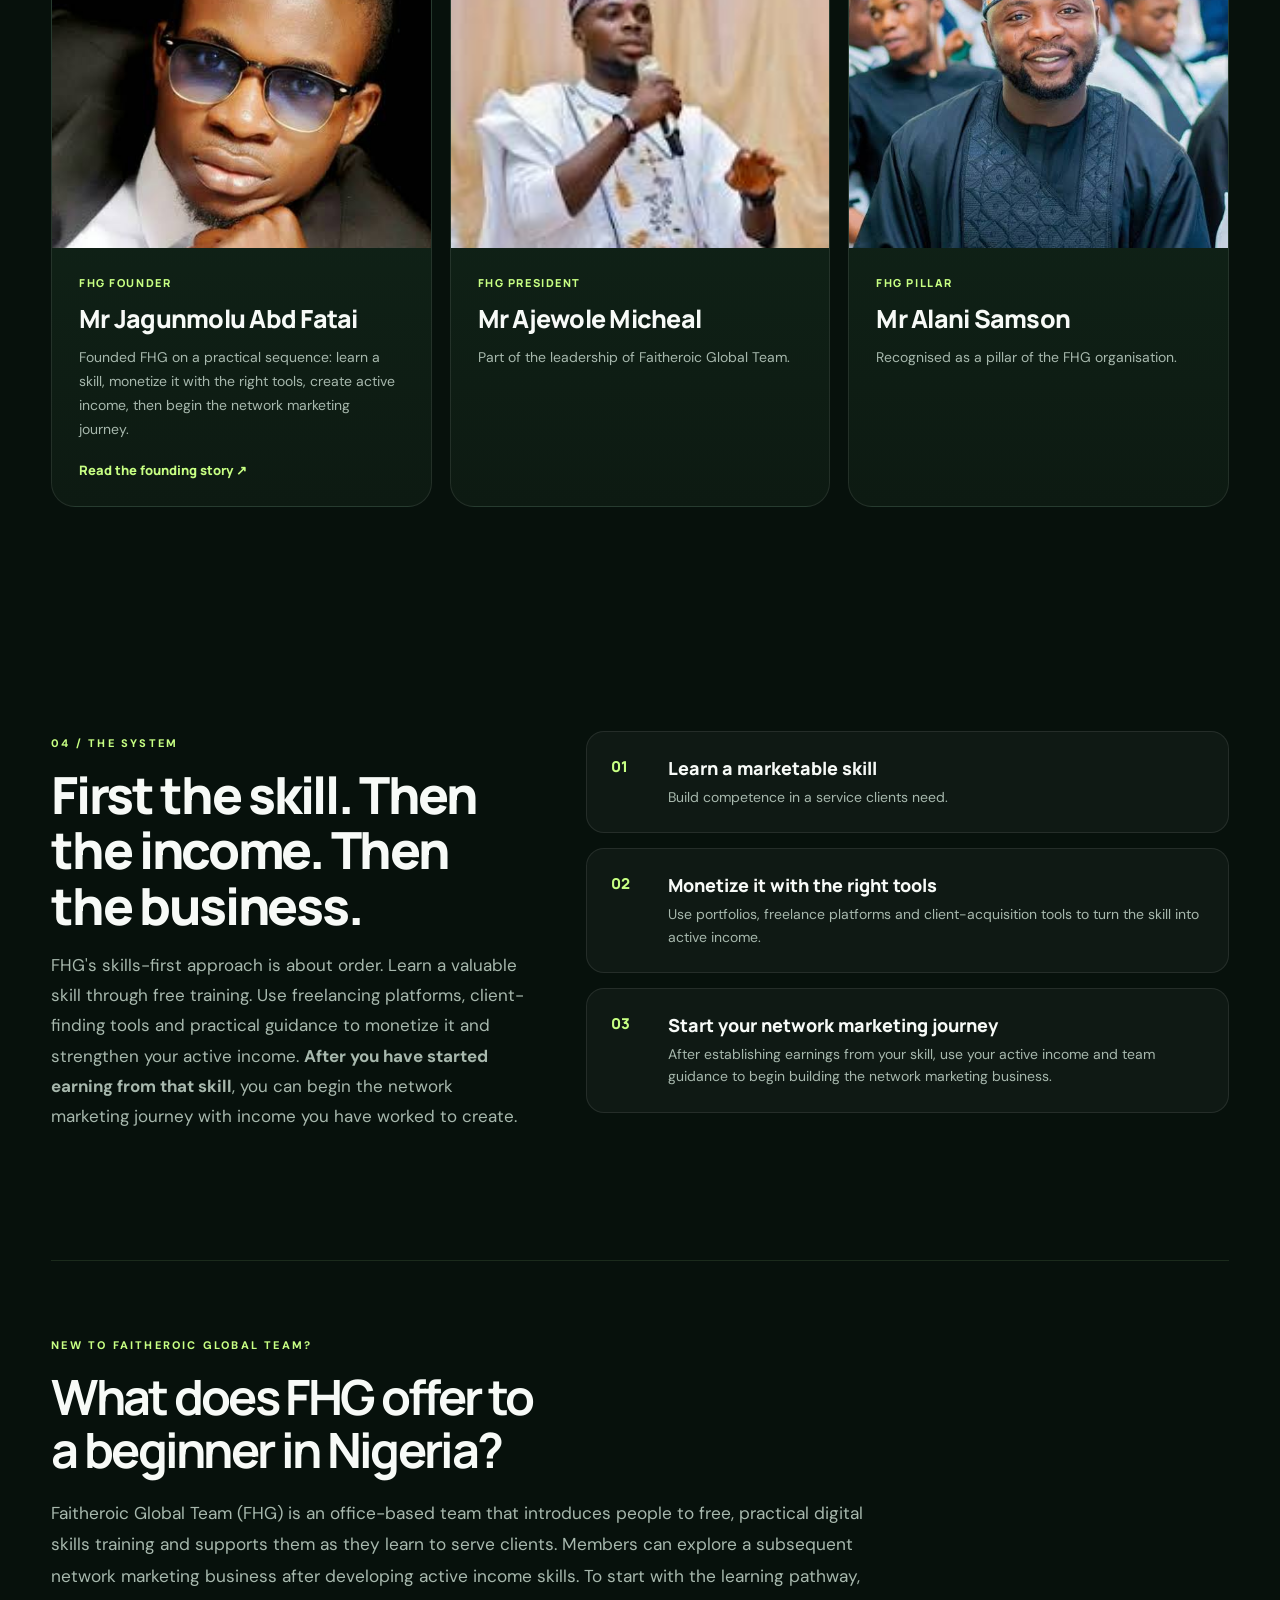
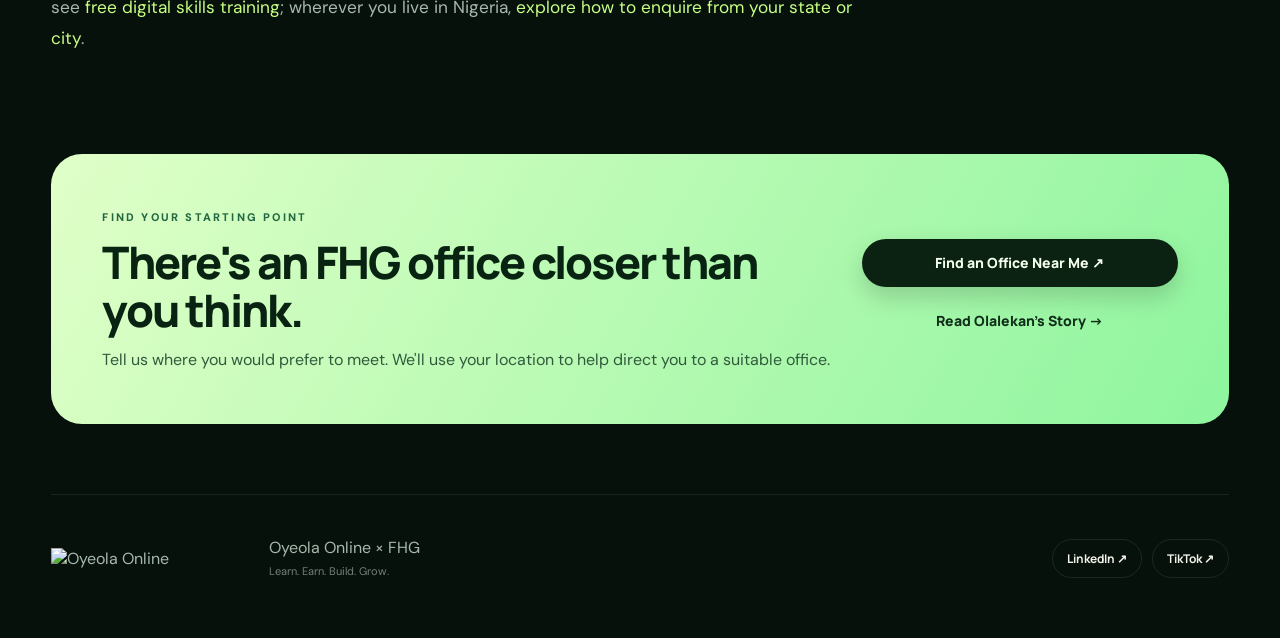
==== commit 336d1047: "Simplify footer by removing repetitive SEO guide links" ====
--- a/about-fhg.html
+++ b/about-fhg.html
@@ -83,7 +83,7 @@
 <section class="section seo-discovery compact-section"><div class="section-head"><span class="kicker">New to Faitheroic Global Team?</span><h2>What does FHG offer to a beginner in Nigeria?</h2><p class="section-lead">Faitheroic Global Team (FHG) is an office-based team that introduces people to free, practical digital skills training and supports them as they learn to serve clients. Members can explore a subsequent network marketing business after developing active income skills. To start with the learning pathway, see <a href="services.html">free digital skills training</a>; wherever you live in Nigeria, <a href="digital-skills-training-nigeria.html">explore how to enquire from your state or city</a>.</p></div></section>
 <section class="results-next-step fhg-about-cta"><div><span class="kicker">Find your starting point</span><h2>There's an FHG office closer than you think.</h2><p>Tell us where you would prefer to meet. We'll use your location to help direct you to a suitable office.</p></div><div class="results-next-actions"><a href="index.html#join" class="btn btn-dark-on-light">Find an Office Near Me ↗</a><a href="about.html" class="results-secondary-link">Read Olalekan's Story →</a></div></section>
 </main>
-<footer class="social-footer"><img src="https://raw.githubusercontent.com/damolax/Oyeola-Web/main/assets/logos/logo-horizontal-dark.svg" alt="Oyeola Online"><div class="footer-copy"><p>Oyeola Online × FHG</p><small>Learn. Earn. Build. Grow.</small></div><div class="footer-socials"><a href="https://www.linkedin.com/in/olalekan-oyekunle/" target="_blank" rel="noopener">LinkedIn ↗</a><a href="https://www.tiktok.com/@oyeola2001" target="_blank" rel="noopener">TikTok ↗</a></div><nav class="footer-seo-links" aria-label="Helpful guides"><a href="services.html">Free digital skills training</a><a href="digital-skills-training-nigeria.html">Free training across Nigeria</a><a href="learn-freelancing-nigeria.html">Learn freelancing in Nigeria</a><a href="about-fhg.html">About FHG</a><a href="blog.html">Blog: 5 practical guides</a></nav></footer>
+<footer class="social-footer"><img src="https://raw.githubusercontent.com/damolax/Oyeola-Web/main/assets/logos/logo-horizontal-dark.svg" alt="Oyeola Online"><div class="footer-copy"><p>Oyeola Online × FHG</p><small>Learn. Earn. Build. Grow.</small></div><div class="footer-socials"><a href="https://www.linkedin.com/in/olalekan-oyekunle/" target="_blank" rel="noopener">LinkedIn ↗</a><a href="https://www.tiktok.com/@oyeola2001" target="_blank" rel="noopener">TikTok ↗</a></div></footer>
 <script src="app.js"></script>
 <a class="floating-join" href="index.html#join">Join My Team ↗</a>
 </body></html>
--- a/styles.css
+++ b/styles.css
@@ -1674,3 +1674,26 @@
 .blog-bottom-nav{padding-bottom:90px}
 }
 @media(prefers-reduced-motion:reduce){.blog-card,.blog-card-image img{transition:none}}
+
+
+/* Homepage introduction to five FHG learning articles */
+.blog-home-preview{border-top:1px solid rgba(188,255,150,.11)}
+.blog-home-preview-heading{display:flex;align-items:end;justify-content:space-between;gap:24px;margin-bottom:26px}
+.blog-home-preview-heading>div{max-width:820px}
+.blog-home-preview-heading h2{font:800 clamp(32px,3.9vw,54px)/1.1 Manrope,sans-serif;letter-spacing:-.046em;margin:12px 0}
+.blog-home-preview-heading p{color:var(--muted);font-size:17px;line-height:1.7}
+.blog-home-preview-heading .btn{flex-shrink:0}
+.blog-home-preview-grid{display:grid;grid-template-columns:repeat(3,minmax(0,1fr));gap:16px}
+.blog-home-preview-grid article{overflow:hidden;border-radius:21px;border:1px solid rgba(197,255,154,.15);background:linear-gradient(145deg,#14291c,#0c1b13);display:flex;flex-direction:column}
+.blog-home-preview-image{display:block;aspect-ratio:16/9;overflow:hidden;background:#183222}
+.blog-home-preview-image img{width:100%;height:100%;object-fit:cover;display:block;transition:transform .22s}
+.blog-home-preview-image:hover img{transform:scale(1.03)}
+.blog-home-preview-grid article>div{padding:21px 22px 24px;display:flex;flex:1;align-items:flex-start;flex-direction:column}
+.blog-home-preview-grid article>div>span{font:800 11px/1.4 Manrope;color:var(--lime);text-transform:uppercase;letter-spacing:.06em}
+.blog-home-preview-grid h3{font:800 clamp(20px,2.3vw,27px)/1.2 Manrope,sans-serif;letter-spacing:-.03em;margin:12px 0}
+.blog-home-preview-grid h3 a{color:var(--text);text-decoration:none}
+.blog-home-preview-grid p{color:var(--muted);font-size:14px;line-height:1.68;margin:0 0 16px}
+.blog-home-preview-read{margin-top:auto;color:var(--lime);font:800 13px Manrope;text-decoration:none}
+.blog-home-preview-read:hover,.blog-home-preview-grid h3 a:hover{text-decoration:underline}
+@media(max-width:840px){.blog-home-preview-heading{align-items:flex-start;flex-direction:column}.blog-home-preview-grid{grid-template-columns:1fr 1fr}}
+@media(max-width:610px){.blog-home-preview-grid{grid-template-columns:1fr}.blog-home-preview-image{aspect-ratio:1.9/1}.blog-home-preview-grid article>div{padding:18px 20px}.blog-home-preview-heading p{font-size:15px}}
